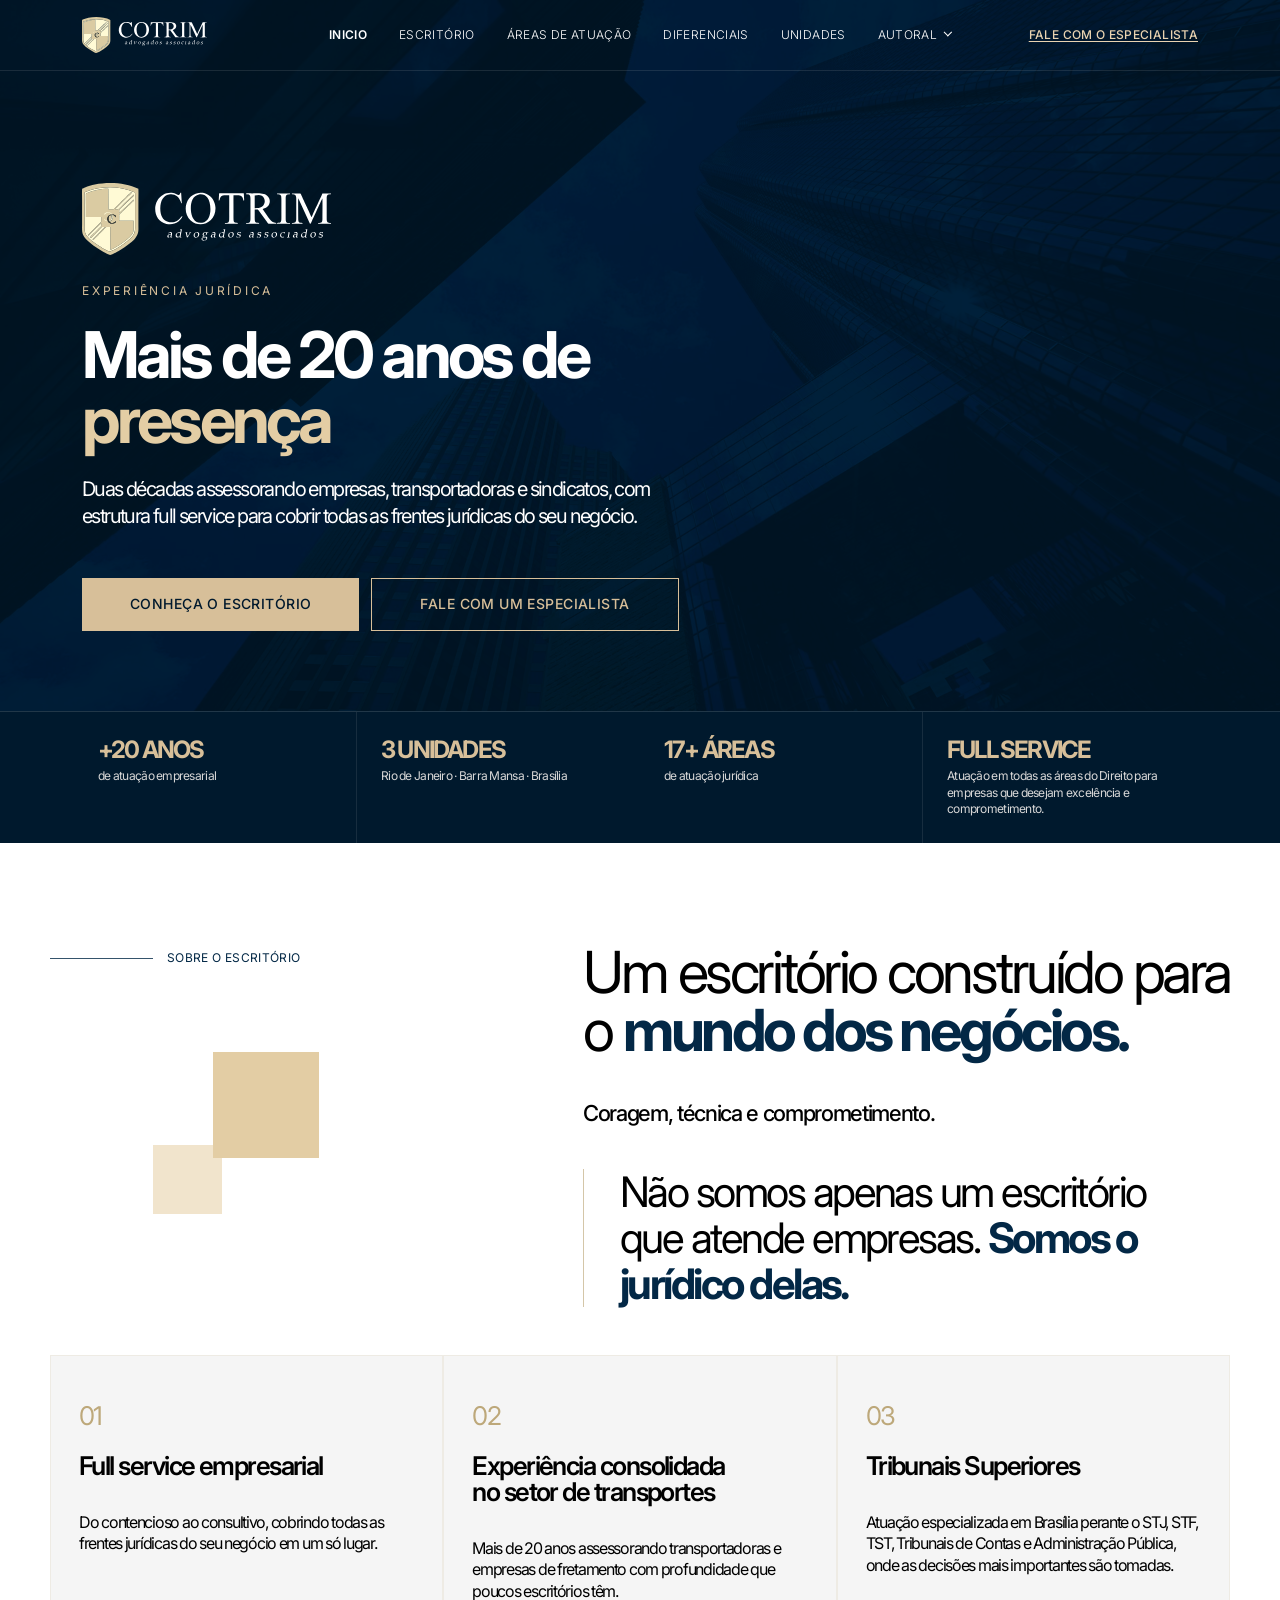
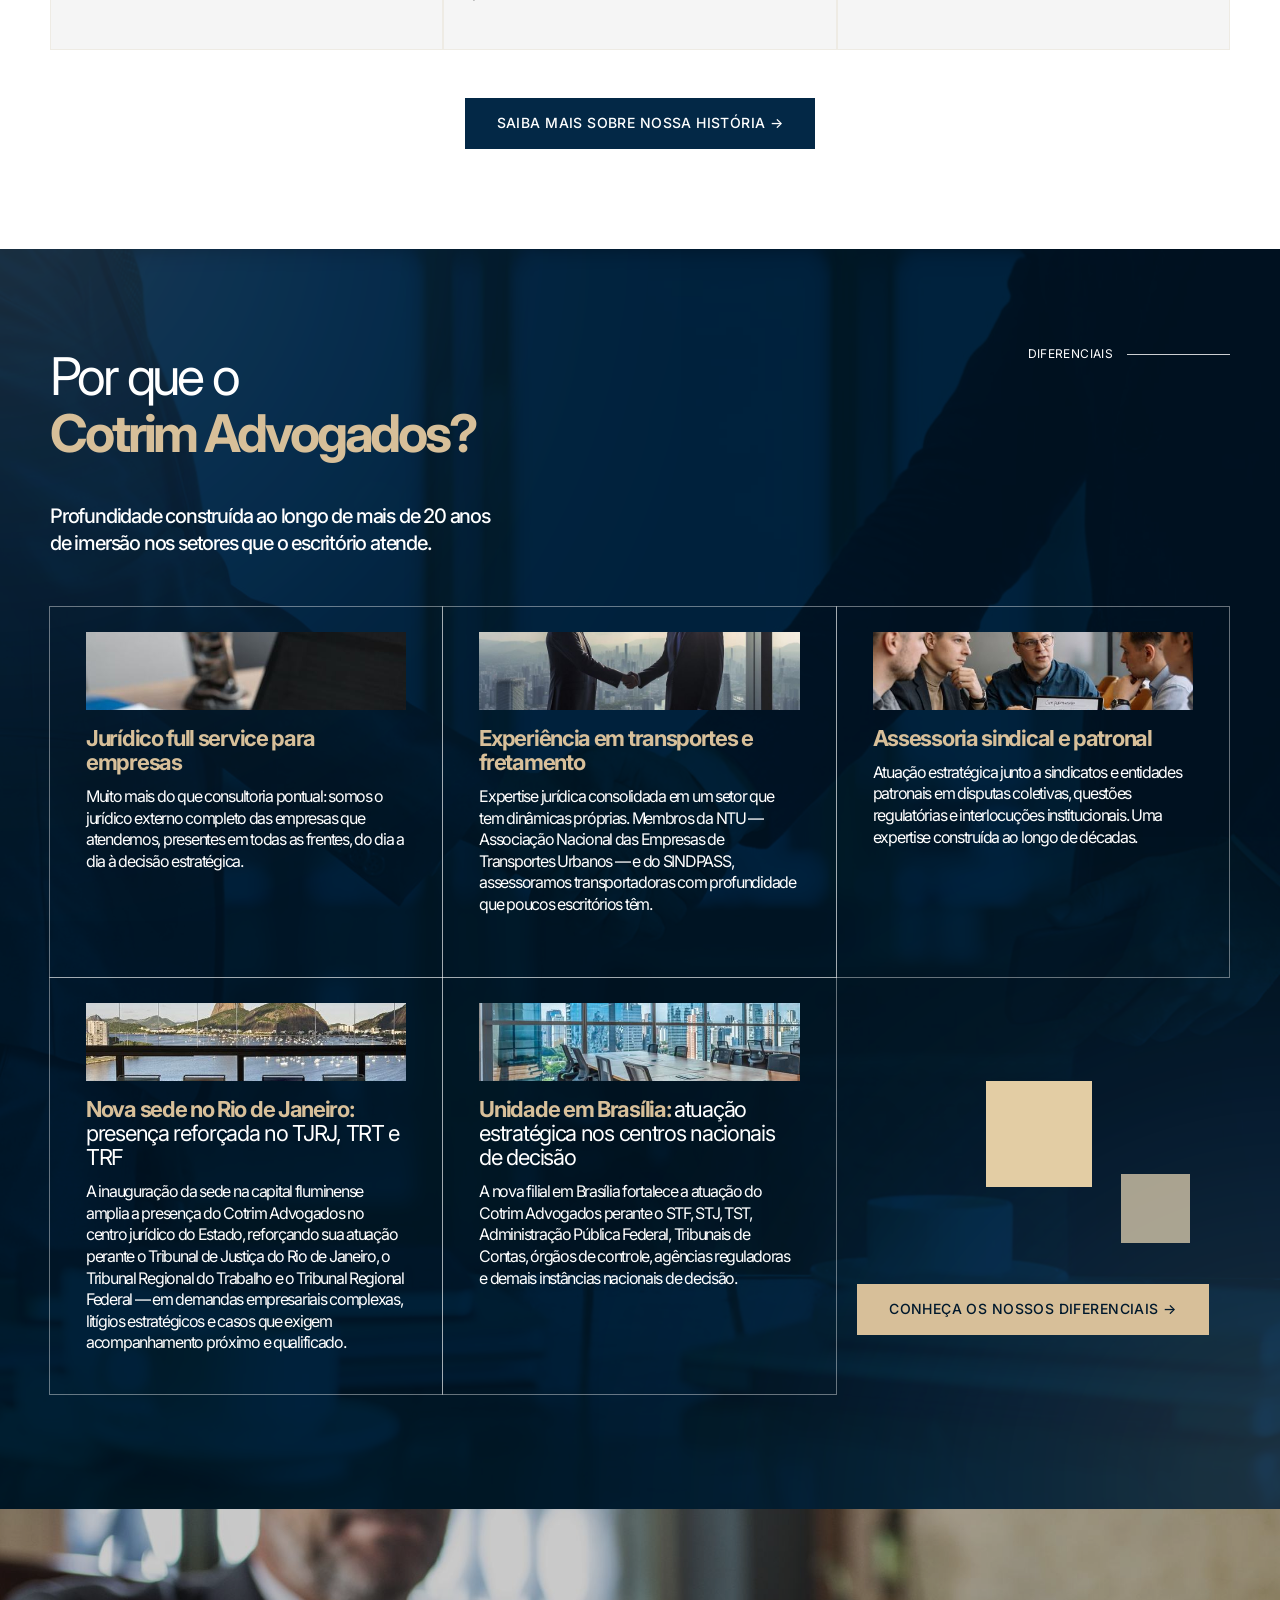
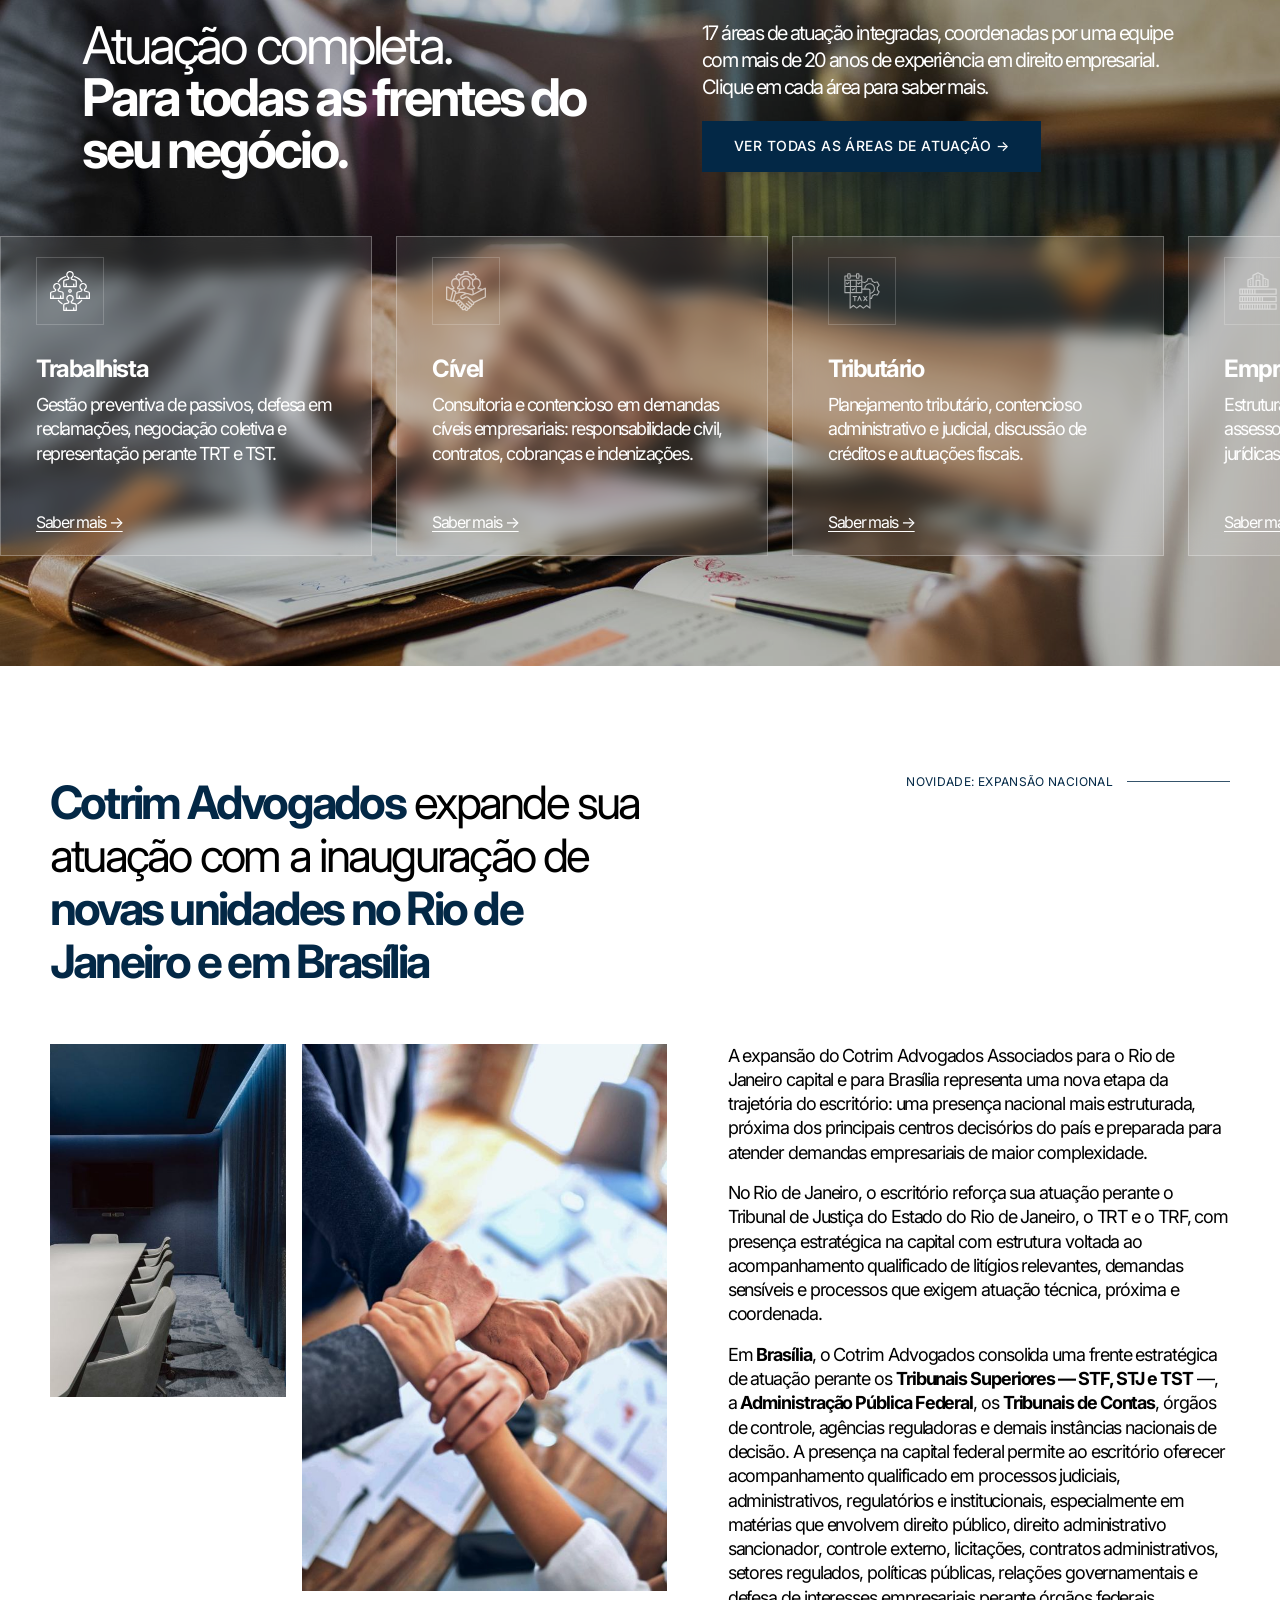
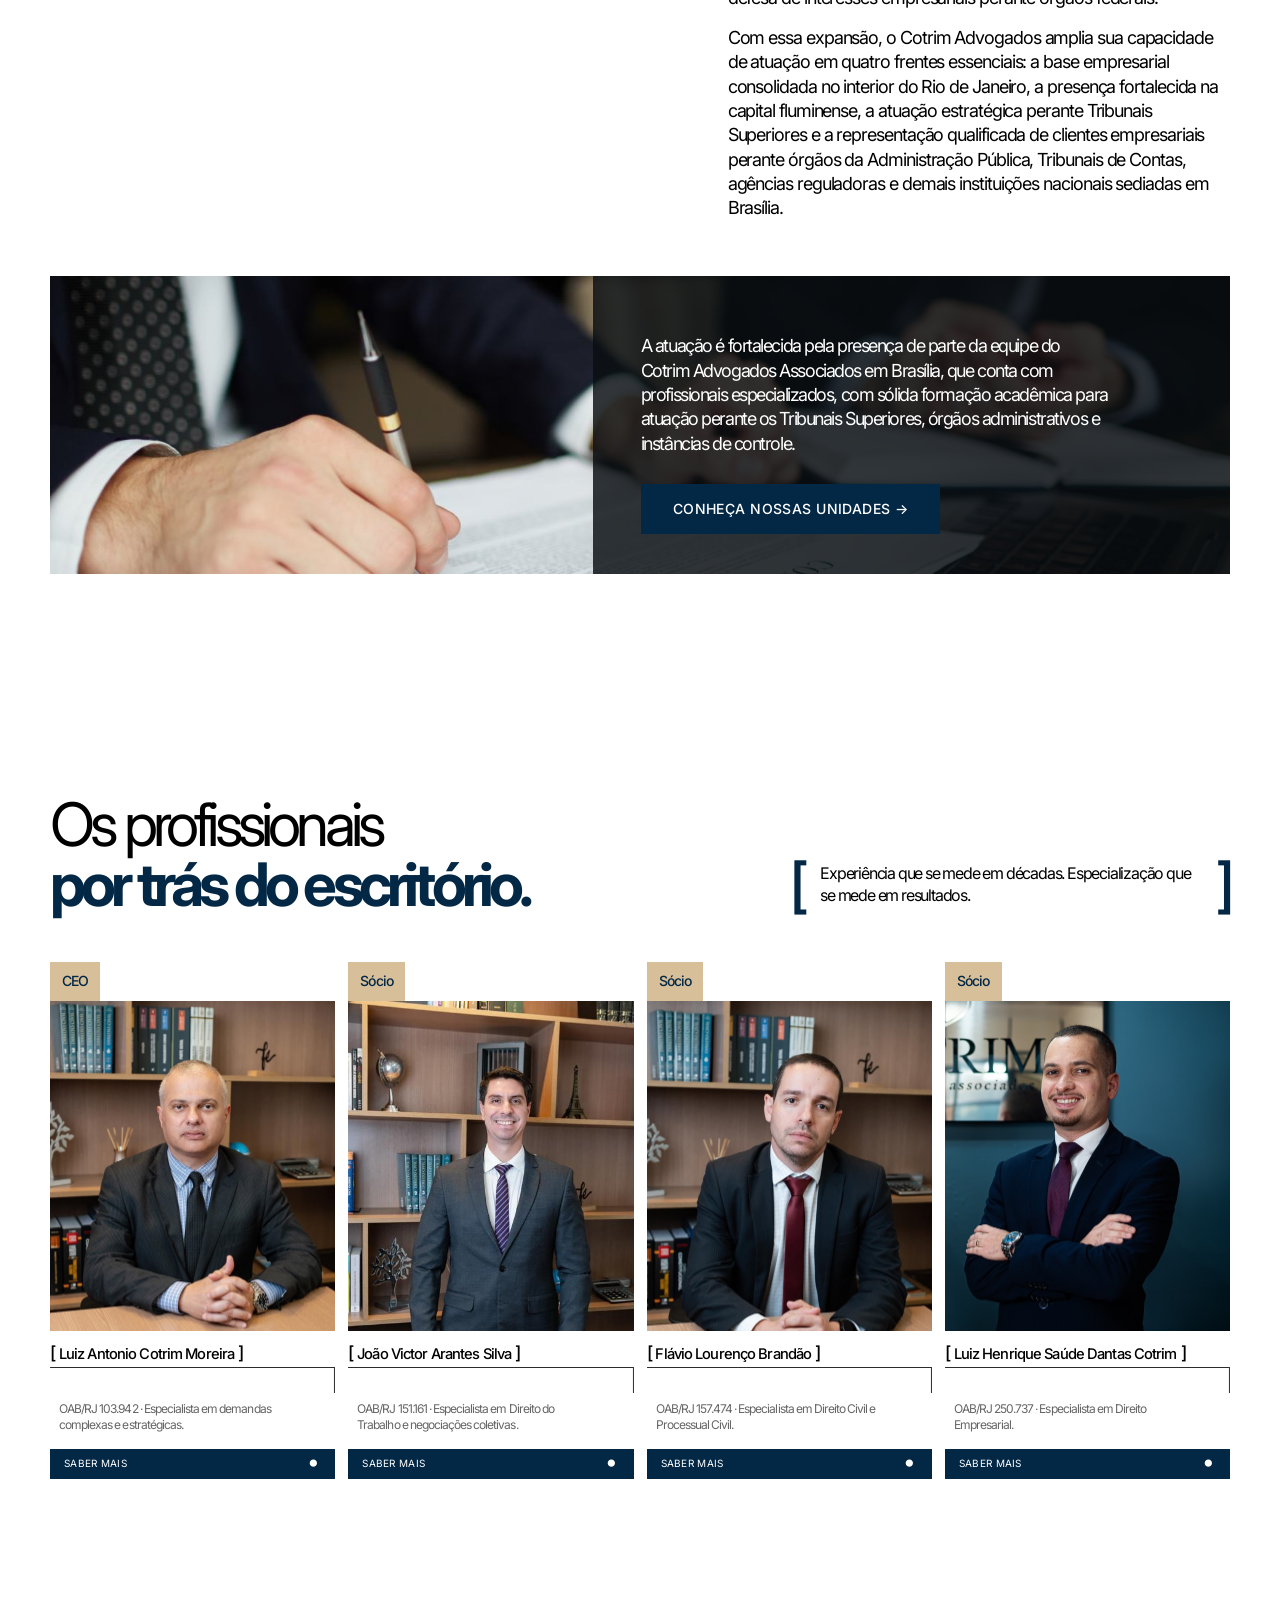
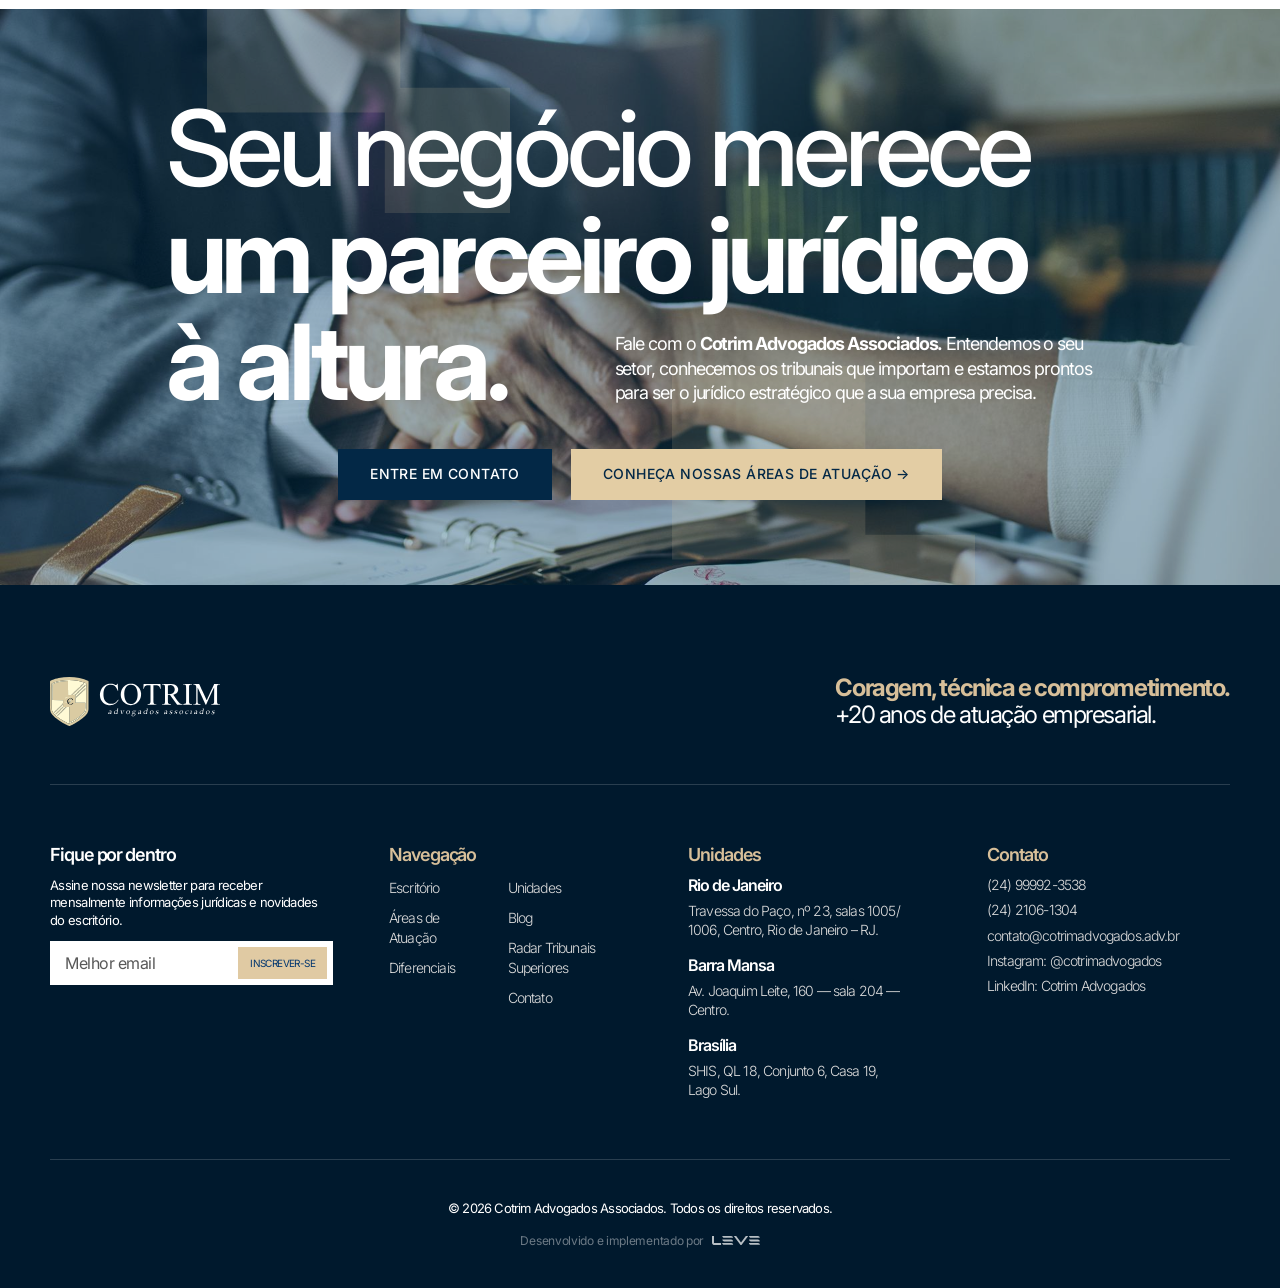
==== index.html @ c06236de "Site Cotrim Advogados Associados Site estático (HTML/CSS/JS) + integração dinâmica de Blog e Radar (" ====
<!DOCTYPE html>
<html lang="pt-BR">
<head>
  <meta charset="UTF-8">
  <meta name="viewport" content="width=device-width, initial-scale=1.0">
  <title>Cotrim Advogados Associados — Mais de 20 anos de estratégia</title>
  <meta name="description" content="Duas décadas assessorando empresas, transportadoras e sindicatos, com estrutura full service para cobrir todas as frentes jurídicas do seu negócio.">
  <link rel="preconnect" href="https://fonts.googleapis.com">
  <link rel="preconnect" href="https://fonts.gstatic.com" crossorigin>
  <link href="https://fonts.googleapis.com/css2?family=Inter:wght@200;300;400;500;600;700&display=swap" rel="stylesheet">
  <link rel="stylesheet" href="css/global.css">
  <link rel="stylesheet" href="css/home.css">
  <script>try{var _p=location.protocol==='file:'||/preload/i.test(location.search+location.hash);if(_p||!localStorage.getItem('ctmPre')){document.documentElement.classList.add('ctm-pre-on');}}catch(e){}</script>
</head>
<body>

  <!-- ================= PRELOADER (só 1ª visita) ================= -->
  <div class="ctm-preloader" aria-hidden="true">
    <div class="ctm-preloader-bg"></div>
    <img class="ctm-preloader-logo" src="images/logo-nav.svg" alt="Cotrim Advogados Associados">
  </div>

  <!-- ================= HEADER ================= -->
  <header class="ctm-header">
    <div class="ctm-header-inner">
      <a class="ctm-header-logo" href="index.html">
        <img src="images/logo-nav.svg" alt="Cotrim Advogados Associados">
      </a>
      <nav class="ctm-header-nav" aria-label="Navegação principal">
        <a href="index.html" class="ctm-header-ativo">inicio</a>
        <a href="escritorio.html">escritório</a>
        <a href="areas-de-atuacao.html">áreas de atuação</a>
        <a href="diferenciais.html">diferenciais</a>
        <a href="sedes.html">unidades</a>
        <div class="ctm-header-drop">
          <a href="blog.html" class="ctm-header-drop-toggle" aria-haspopup="true">autoral<span class="ctm-header-seta" aria-hidden="true"></span></a>
          <div class="ctm-header-submenu">
            <div class="ctm-header-submenu-caixa">
              <a href="blog.html">Blog</a>
              <a href="radar-tribunais-superiores.html">Radar Tribunais Superiores</a>
            </div>
          </div>
        </div>
      </nav>
      <a class="ctm-header-fale" href="contato.html">fale com o especialista</a>
      <button class="ctm-header-burger" aria-label="Abrir menu" aria-expanded="false">
        <span></span><span></span><span></span>
      </button>
    </div>
    <nav class="ctm-header-menu" aria-label="Menu mobile">
      <a href="index.html" class="ctm-header-ativo">inicio</a>
      <a href="escritorio.html">escritório</a>
      <a href="areas-de-atuacao.html">áreas de atuação</a>
      <a href="diferenciais.html">diferenciais</a>
      <a href="sedes.html">unidades</a>
      <button class="ctm-header-menu-grupo" aria-expanded="false">autoral<span class="ctm-header-seta" aria-hidden="true"></span></button>
      <div class="ctm-header-menu-sub">
        <a href="blog.html">blog</a>
        <a href="radar-tribunais-superiores.html">radar tribunais superiores</a>
      </div>
      <a href="contato.html">fale com o especialista</a>
    </nav>
  </header>

  <!-- ================= HERO ================= -->
  <section class="home-hero">
    <div class="home-hero-bg" aria-hidden="true"></div>
    <div class="home-hero-inner">
      <img class="home-hero-logo" src="images/logo-hero.svg" alt="Cotrim Advogados Associados">
      <p class="home-hero-eyebrow">experiência jurídica</p>
      <h1 class="home-hero-titulo">Mais de 20 anos de <span class="home-hero-rotativa">estratégia</span></h1>
      <p class="home-hero-sub">Duas décadas assessorando empresas, transportadoras e sindicatos, com estrutura full service para cobrir todas as frentes jurídicas do seu negócio.</p>
      <div class="home-hero-botoes">
        <a class="ctm-btn ctm-btn-gold home-hero-btn" href="escritorio.html">Conheça o escritório</a>
        <a class="ctm-btn ctm-btn-outline-gold home-hero-btn" href="contato.html">Fale com um especialista</a>
      </div>
    </div>
    <div class="ctm-stats">
      <div class="ctm-stats-inner">
        <div class="ctm-stats-item">
          <p class="ctm-stats-num">+20 anos</p>
          <p class="ctm-stats-desc">de atuação empresarial</p>
        </div>
        <div class="ctm-stats-item">
          <p class="ctm-stats-num">3 unidades</p>
          <p class="ctm-stats-desc">Rio de Janeiro · Barra Mansa · Brasília</p>
        </div>
        <div class="ctm-stats-item">
          <p class="ctm-stats-num">17+ áreas</p>
          <p class="ctm-stats-desc">de atuação jurídica</p>
        </div>
        <div class="ctm-stats-item">
          <p class="ctm-stats-num">Full service</p>
          <p class="ctm-stats-desc">Atuação em todas as áreas do Direito para empresas que desejam excelência e comprometimento.</p>
        </div>
      </div>
    </div>
  </section>

  <!-- ================= SOBRE O ESCRITÓRIO ================= -->
  <section class="home-sobre">
    <div class="home-sobre-inner">
      <div class="home-sobre-topo">
        <div class="home-sobre-esq">
          <p class="ctm-label home-sobre-label"><span class="ctm-label-line"></span>sobre o escritório</p>
          <div class="home-sobre-decos" aria-hidden="true">
            <span class="home-sobre-deco-1"></span>
            <span class="home-sobre-deco-2"></span>
          </div>
        </div>
        <div class="home-sobre-dir">
          <h2 class="home-sobre-titulo">Um escritório construído para o <span>mundo dos negócios.</span></h2>
          <p class="home-sobre-lema">Coragem, técnica e comprometimento.</p>
          <p class="home-sobre-frase">Não somos apenas um escritório que atende empresas. <strong>Somos o jurídico delas.</strong></p>
        </div>
      </div>
      <div class="home-sobre-cards">
        <article class="home-sobre-card">
          <p class="home-sobre-card-num">01</p>
          <h3 class="home-sobre-card-titulo">Full service empresarial</h3>
          <p class="home-sobre-card-texto">Do contencioso ao consultivo, cobrindo todas as frentes jurídicas do seu negócio em um só lugar.</p>
        </article>
        <article class="home-sobre-card">
          <p class="home-sobre-card-num">02</p>
          <h3 class="home-sobre-card-titulo">Experiência consolidada no setor de transportes</h3>
          <p class="home-sobre-card-texto">Mais de 20 anos assessorando transportadoras e empresas de fretamento com profundidade que poucos escritórios têm.</p>
        </article>
        <article class="home-sobre-card">
          <p class="home-sobre-card-num">03</p>
          <h3 class="home-sobre-card-titulo">Tribunais Superiores</h3>
          <p class="home-sobre-card-texto">Atuação especializada em Brasília perante o STJ, STF, TST, Tribunais de Contas e Administração Pública, onde as decisões mais importantes são tomadas.</p>
        </article>
      </div>
      <a class="ctm-btn ctm-btn-navy home-sobre-btn" href="escritorio.html">Saiba mais sobre nossa história →</a>
    </div>
  </section>

  <!-- ================= POR QUE O COTRIM ================= -->
  <section class="home-porque">
    <div class="home-porque-bg" aria-hidden="true"></div>
    <img class="home-porque-glow home-porque-glow-1" src="images/glow-ellipse.svg" alt="" aria-hidden="true">
    <img class="home-porque-glow home-porque-glow-2" src="images/glow-ellipse.svg" alt="" aria-hidden="true">
    <div class="home-porque-inner">
      <div class="home-porque-topo">
        <h2 class="home-porque-titulo">Por que o <strong>Cotrim Advogados?</strong></h2>
        <p class="ctm-label home-porque-label">diferenciais<span class="ctm-label-line"></span></p>
      </div>
      <p class="home-porque-sub">Profundidade construída ao longo de mais de 20 anos de imersão nos setores que o escritório atende.</p>
      <div class="home-porque-grid">
        <article class="home-porque-card">
          <div class="home-porque-card-foto" style="background-image:url('images/porque-card-1.jpg');"></div>
          <h3 class="home-porque-card-titulo">Jurídico full service para empresas</h3>
          <p class="home-porque-card-texto">Muito mais do que consultoria pontual: somos o jurídico externo completo das empresas que atendemos, presentes em todas as frentes, do dia a dia à decisão estratégica.</p>
        </article>
        <article class="home-porque-card">
          <div class="home-porque-card-foto" style="background-image:url('images/porque-card-3.jpg');"></div>
          <h3 class="home-porque-card-titulo">Experiência em transportes e fretamento</h3>
          <p class="home-porque-card-texto">Expertise jurídica consolidada em um setor que tem dinâmicas próprias. Membros da NTU — Associação Nacional das Empresas de Transportes Urbanos — e do SINDPASS, assessoramos transportadoras com profundidade que poucos escritórios têm.</p>
        </article>
        <article class="home-porque-card">
          <div class="home-porque-card-foto" style="background-image:url('images/porque-card-5.jpg');"></div>
          <h3 class="home-porque-card-titulo">Assessoria sindical e patronal</h3>
          <p class="home-porque-card-texto">Atuação estratégica junto a sindicatos e entidades patronais em disputas coletivas, questões regulatórias e interlocuções institucionais. Uma expertise construída ao longo de décadas.</p>
        </article>
        <article class="home-porque-card">
          <div class="home-porque-card-foto" style="background-image:url('images/porque-card-2.jpg');"></div>
          <h3 class="home-porque-card-titulo">Nova sede no Rio de Janeiro: <span>presença reforçada no TJRJ, TRT e TRF</span></h3>
          <p class="home-porque-card-texto">A inauguração da sede na capital fluminense amplia a presença do Cotrim Advogados no centro jurídico do Estado, reforçando sua atuação perante o Tribunal de Justiça do Rio de Janeiro, o Tribunal Regional do Trabalho e o Tribunal Regional Federal — em demandas empresariais complexas, litígios estratégicos e casos que exigem acompanhamento próximo e qualificado.</p>
        </article>
        <article class="home-porque-card">
          <div class="home-porque-card-foto" style="background-image:url('images/porque-card-4.jpg');"></div>
          <h3 class="home-porque-card-titulo">Unidade em Brasília: <span>atuação estratégica nos centros nacionais de decisão</span></h3>
          <p class="home-porque-card-texto">A nova filial em Brasília fortalece a atuação do Cotrim Advogados perante o STF, STJ, TST, Administração Pública Federal, Tribunais de Contas, órgãos de controle, agências reguladoras e demais instâncias nacionais de decisão.</p>
        </article>
        <div class="home-porque-final">
          <div class="home-porque-decos" aria-hidden="true">
            <span class="home-porque-deco-1"></span>
            <span class="home-porque-deco-2"></span>
          </div>
          <a class="ctm-btn ctm-btn-gold home-porque-btn" href="diferenciais.html">Conheça os nossos diferenciais →</a>
        </div>
      </div>
    </div>
  </section>

  <!-- ================= ÁREAS DE ATUAÇÃO ================= -->
  <section class="home-areas">
    <div class="home-areas-bg" aria-hidden="true"></div>
    <div class="home-areas-inner">
      <div class="home-areas-topo">
        <h2 class="home-areas-titulo">Atuação completa. <strong>Para todas as frentes do seu negócio.</strong></h2>
        <div class="home-areas-topo-dir">
          <p class="home-areas-sub">17 áreas de atuação integradas, coordenadas por uma equipe com mais de 20 anos de experiência em direito empresarial. Clique em cada área para saber mais.</p>
          <a class="ctm-btn ctm-btn-navy home-areas-btn" href="areas-de-atuacao.html">Ver todas as áreas de atuação →</a>
        </div>
      </div>
    </div>
    <div class="home-areas-carrossel">
      <div class="home-areas-track">
        <article class="home-areas-card">
          <div class="home-areas-card-icone"><img src="images/icon-trabalhista.svg" alt=""></div>
          <h3 class="home-areas-card-titulo">Trabalhista</h3>
          <p class="home-areas-card-texto">Gestão preventiva de passivos, defesa em reclamações, negociação coletiva e representação perante TRT e TST.</p>
          <a class="home-areas-card-link" href="areas-de-atuacao.html">Saber mais →</a>
        </article>
        <article class="home-areas-card">
          <div class="home-areas-card-icone"><img src="images/icon-civel.svg" alt=""></div>
          <h3 class="home-areas-card-titulo">Cível</h3>
          <p class="home-areas-card-texto">Consultoria e contencioso em demandas cíveis empresariais: responsabilidade civil, contratos, cobranças e indenizações.</p>
          <a class="home-areas-card-link" href="areas-de-atuacao.html">Saber mais →</a>
        </article>
        <article class="home-areas-card">
          <div class="home-areas-card-icone"><img src="images/icon-tributario.svg" alt=""></div>
          <h3 class="home-areas-card-titulo">Tributário</h3>
          <p class="home-areas-card-texto">Planejamento tributário, contencioso administrativo e judicial, discussão de créditos e autuações fiscais.</p>
          <a class="home-areas-card-link" href="areas-de-atuacao.html">Saber mais →</a>
        </article>
        <article class="home-areas-card">
          <div class="home-areas-card-icone"><img src="images/icon-empresarial.svg" alt=""></div>
          <h3 class="home-areas-card-titulo">Empresarial</h3>
          <p class="home-areas-card-texto">Estruturação societária, governança e assessoria estratégica em todas as frentes jurídicas do negócio.</p>
          <a class="home-areas-card-link" href="areas-de-atuacao.html">Saber mais →</a>
        </article>
        <article class="home-areas-card">
          <div class="home-areas-card-icone"><img src="images/icon-contratos.svg" alt=""></div>
          <h3 class="home-areas-card-titulo">Contratos Empresariais e Franquia</h3>
          <p class="home-areas-card-texto">Elaboração, revisão e negociação de contratos empresariais e consultoria especializada em franquia.</p>
          <a class="home-areas-card-link" href="areas-de-atuacao.html">Saber mais →</a>
        </article>
        <article class="home-areas-card" aria-hidden="true">
          <div class="home-areas-card-icone"><img src="images/icon-trabalhista.svg" alt=""></div>
          <h3 class="home-areas-card-titulo">Trabalhista</h3>
          <p class="home-areas-card-texto">Gestão preventiva de passivos, defesa em reclamações, negociação coletiva e representação perante TRT e TST.</p>
          <a class="home-areas-card-link" tabindex="-1" href="areas-de-atuacao.html">Saber mais →</a>
        </article>
        <article class="home-areas-card" aria-hidden="true">
          <div class="home-areas-card-icone"><img src="images/icon-civel.svg" alt=""></div>
          <h3 class="home-areas-card-titulo">Cível</h3>
          <p class="home-areas-card-texto">Consultoria e contencioso em demandas cíveis empresariais: responsabilidade civil, contratos, cobranças e indenizações.</p>
          <a class="home-areas-card-link" tabindex="-1" href="areas-de-atuacao.html">Saber mais →</a>
        </article>
        <article class="home-areas-card" aria-hidden="true">
          <div class="home-areas-card-icone"><img src="images/icon-tributario.svg" alt=""></div>
          <h3 class="home-areas-card-titulo">Tributário</h3>
          <p class="home-areas-card-texto">Planejamento tributário, contencioso administrativo e judicial, discussão de créditos e autuações fiscais.</p>
          <a class="home-areas-card-link" tabindex="-1" href="areas-de-atuacao.html">Saber mais →</a>
        </article>
        <article class="home-areas-card" aria-hidden="true">
          <div class="home-areas-card-icone"><img src="images/icon-empresarial.svg" alt=""></div>
          <h3 class="home-areas-card-titulo">Empresarial</h3>
          <p class="home-areas-card-texto">Estruturação societária, governança e assessoria estratégica em todas as frentes jurídicas do negócio.</p>
          <a class="home-areas-card-link" tabindex="-1" href="areas-de-atuacao.html">Saber mais →</a>
        </article>
        <article class="home-areas-card" aria-hidden="true">
          <div class="home-areas-card-icone"><img src="images/icon-contratos.svg" alt=""></div>
          <h3 class="home-areas-card-titulo">Contratos Empresariais e Franquia</h3>
          <p class="home-areas-card-texto">Elaboração, revisão e negociação de contratos empresariais e consultoria especializada em franquia.</p>
          <a class="home-areas-card-link" tabindex="-1" href="areas-de-atuacao.html">Saber mais →</a>
        </article>
      </div>
    </div>
  </section>

  <!-- ================= EXPANSÃO NACIONAL ================= -->
  <section class="home-expansao">
    <div class="home-expansao-inner">
      <div class="home-expansao-topo">
        <h2 class="home-expansao-titulo"><strong>Cotrim Advogados</strong> expande sua atuação com a inauguração de <strong>novas unidades no Rio de Janeiro e em Brasília</strong></h2>
        <p class="ctm-label home-expansao-label">Novidade: Expansão nacional<span class="ctm-label-line"></span></p>
      </div>
      <div class="home-expansao-corpo">
        <div class="home-expansao-fotos">
          <img class="home-expansao-foto-1" src="images/expansao-1.jpg" alt="Detalhe arquitetônico de edifício corporativo">
          <img class="home-expansao-foto-2" src="images/expansao-2.jpg" alt="Congresso Nacional, em Brasília">
        </div>
        <div class="home-expansao-textos">
          <p>A expansão do Cotrim Advogados Associados para o Rio de Janeiro capital e para Brasília representa uma nova etapa da trajetória do escritório: uma presença nacional mais estruturada, próxima dos principais centros decisórios do país e preparada para atender demandas empresariais de maior complexidade.</p>
          <p>No Rio de Janeiro, o escritório reforça sua atuação perante o Tribunal de Justiça do Estado do Rio de Janeiro, o TRT e o TRF, com presença estratégica na capital com estrutura voltada ao acompanhamento qualificado de litígios relevantes, demandas sensíveis e processos que exigem atuação técnica, próxima e coordenada.</p>
          <p>Em <strong>Brasília</strong>, o Cotrim Advogados consolida uma frente estratégica de atuação perante os <strong>Tribunais Superiores — STF, STJ e TST</strong> —, a <strong>Administração Pública Federal</strong>, os <strong>Tribunais de Contas</strong>, órgãos de controle, agências reguladoras e demais instâncias nacionais de decisão. A presença na capital federal permite ao escritório oferecer acompanhamento qualificado em processos judiciais, administrativos, regulatórios e institucionais, especialmente em matérias que envolvem direito público, direito administrativo sancionador, controle externo, licitações, contratos administrativos, setores regulados, políticas públicas, relações governamentais e defesa de interesses empresariais perante órgãos federais.</p>
          <p>Com essa expansão, o Cotrim Advogados amplia sua capacidade de atuação em quatro frentes essenciais: a base empresarial consolidada no interior do Rio de Janeiro, a presença fortalecida na capital fluminense, a atuação estratégica perante Tribunais Superiores e a representação qualificada de clientes empresariais perante órgãos da Administração Pública, Tribunais de Contas, agências reguladoras e demais instituições nacionais sediadas em Brasília.</p>
        </div>
      </div>
      <div class="home-expansao-banner">
        <div class="home-expansao-banner-conteudo">
          <p class="home-expansao-banner-texto">A atuação é fortalecida pela presença de parte da equipe do Cotrim Advogados Associados em Brasília, que conta com profissionais especializados, com sólida formação acadêmica para atuação perante os Tribunais Superiores, órgãos administrativos e instâncias de controle.</p>
          <a class="ctm-btn ctm-btn-navy" href="sedes.html">Conheça nossas Unidades →</a>
        </div>
      </div>
    </div>
  </section>

  <!-- ================= EQUIPE ================= -->
  <section class="home-equipe">
    <div class="home-equipe-inner">
      <div class="home-equipe-topo">
        <h2 class="home-equipe-titulo">Os profissionais <strong>por trás do escritório.</strong></h2>
        <p class="home-equipe-frase"><span class="home-equipe-colchete" aria-hidden="true">[</span><span class="home-equipe-frase-texto">Experiência que se mede em décadas. Especialização que se mede em resultados.</span><span class="home-equipe-colchete" aria-hidden="true">]</span></p>
      </div>
      <div class="home-equipe-grid">
        <article class="home-equipe-card">
          <p class="home-equipe-card-tag">CEO</p>
          <img class="home-equipe-card-foto" src="images/equipe-1.jpg" alt="Luiz Antonio Cotrim Moreira">
          <div class="home-equipe-card-nome-wrap">
            <p class="home-equipe-card-nome"><span>[ </span>Luiz Antonio Cotrim Moreira<span> ]</span></p>
            <img class="home-equipe-card-sublinhado" src="images/name-underline.svg" alt="" aria-hidden="true">
            <p class="home-equipe-card-oab">OAB/RJ 103.942 · Especialista em demandas complexas e estratégicas.</p>
          </div>
          <a class="home-equipe-card-btn" href="escritorio.html"><span>Saber mais</span><span class="home-equipe-card-ponto">•</span></a>
                  <div class="ctm-bio" hidden>Sócio diretor e fundador do Escritório Cotrim Advogados Associados. Advogado inscrito na OAB/RJ sob o nº 103.942. Graduado em Direito pela Universidade Santa Úrsula – Rio de Janeiro, em 1999. Pós-graduado e especialista em Direito e Processo Tributário, Direito Penal e Processo Penal pelo Centro Universitário Internacional – UNINTER, Direito Civil e Direito Processual Civil, Direito do Trabalho, Direito Processual do Trabalho e Direito Digital, Compliance e LGPD pela UNINTER. Membro do Colégio de Advogados da NTU – Associação Nacional das Empresas de Transportes Urbanos, do Comitê Jurídico na elaboração de Convenção Coletiva de Trabalho junto à Federação das Empresas de Transporte Coletivo do Rio de Janeiro. Membro do IBCCRIM – Instituto de Ciências Criminais Brasileiras e do IDDD – Instituto de Defesa do Direito de Defesa. Concluiu o curso de Compliance e Investigações Corporativas – OAB/ESA Nacional e o curso Lei Geral de Proteção de Dados – Entendendo e Implementando – OAB/ESA Nacional. Concluiu o curso Trabalhista LGPD e Compliance, pelo Instituto Brasileiro de Estudos Jurídicos. Concluiu o curso de Atualização em Práticas e Teorias Tributárias, pela OAB/ESA Nacional. DPO (Data Protection Officer) com certificação nacional pela DeServ Academy credenciada pela EXIN. Membro da EBATS – Escola Brasileira de Atuação nos Tribunais Superiores.</div>
        </article>
        <article class="home-equipe-card">
          <p class="home-equipe-card-tag">Sócio</p>
          <img class="home-equipe-card-foto" src="images/equipe-2.jpg" alt="João Victor Arantes Silva">
          <div class="home-equipe-card-nome-wrap">
            <p class="home-equipe-card-nome"><span>[ </span>João Victor Arantes Silva<span> ]</span></p>
            <img class="home-equipe-card-sublinhado" src="images/name-underline.svg" alt="" aria-hidden="true">
            <p class="home-equipe-card-oab">OAB/RJ 151.161 · Especialista em Direito do Trabalho e negociações coletivas.</p>
          </div>
          <a class="home-equipe-card-btn" href="escritorio.html"><span>Saber mais</span><span class="home-equipe-card-ponto">•</span></a>
                  <div class="ctm-bio" hidden>Sócio do escritório Cotrim Advogados Associados. Advogado inscrito na OAB/RJ sob o nº 151.161. Graduado em Direito pelo Centro Universitário de Barra Mansa – UBM, em 2007. Pós-graduado em Direito do Trabalho e Direito Processual do Trabalho pelo Instituto Luiz Flávio Gomes e pelo CEJUSF – Centro de Estudo Jurídico do Sul Fluminense. Participou da Diretoria da OAB de Barra Mansa no triênio 2015/2018, atuando como secretário adjunto, membro da Comissão de Ética e Presidente da Comissão de Convênios. Atualmente participa do Colégio de Advogados da NTU – Associação Nacional das Empresas de Transportes Urbanos. Integrante do Comitê de Compliance e LGPD do SINDPASS – Sindicato das Empresas de Transporte de Passageiros de Barra Mansa e Volta Redonda. Concluiu o curso de Lei Geral de Proteção de Dados – Entendendo e Implementando – OAB/ESA Nacional, em 2022 e o curso Compliance e Investigações Corporativas – OAB/ESA Nacional. Concluiu o curso GET – LGPD Trabalhista e RH – Grupo Educacional Tríade, em 2022. Concluiu o curso de Legislação Trabalhista, Compliance e LGPD para Departamento Pessoal e Recursos Humanos.</div>
        </article>
        <article class="home-equipe-card">
          <p class="home-equipe-card-tag">Sócio</p>
          <img class="home-equipe-card-foto" src="images/equipe-3.jpg" alt="Flávio Lourenço Brandão">
          <div class="home-equipe-card-nome-wrap">
            <p class="home-equipe-card-nome"><span>[ </span>Flávio Lourenço Brandão<span> ]</span></p>
            <img class="home-equipe-card-sublinhado" src="images/name-underline.svg" alt="" aria-hidden="true">
            <p class="home-equipe-card-oab">OAB/RJ 157.474 · Especialista em Direito Civil e Processual Civil.</p>
          </div>
          <a class="home-equipe-card-btn" href="escritorio.html"><span>Saber mais</span><span class="home-equipe-card-ponto">•</span></a>
                  <div class="ctm-bio" hidden>Sócio do escritório Cotrim Advogados Associados. Advogado inscrito na OAB/RJ sob o nº 157.474. Graduado em Direito pelo Centro Universitário de Barra Mansa – UBM, em 2008. Pós-graduado e especialista em Direito do Consumidor pelo Instituto Luiz Flávio Gomes e Direito Digital, Compliance e LGPD, pelo Centro Universitário Internacional – UNINTER. Integrante do Colégio de Advogados da NTU – Associação Nacional das Empresas de Transportes Urbanos. Desde 2015 é Membro da Diretoria da ACIAP – Associação Comercial, Industrial, Agropastoril e Prestadora de Serviços. Concluiu o curso de Compliance e Investigações Corporativas – OAB/ESA Nacional e o curso de Lei Geral de Proteção de Dados – Entendendo e Implementando – OAB/ESA Nacional, ambos em 2022. Em 2025, concluiu o curso Recuperação de Empresas, promovido pela FGV Direito Rio – Escola de Direito do Rio de Janeiro, com carga horária de 24 horas.</div>
        </article>
        <article class="home-equipe-card">
          <p class="home-equipe-card-tag">Sócio</p>
          <img class="home-equipe-card-foto" src="images/equipe-4.jpg" alt="Luiz Henrique Saúde Dantas Cotrim">
          <div class="home-equipe-card-nome-wrap">
            <p class="home-equipe-card-nome"><span>[ </span>Luiz Henrique Saúde Dantas Cotrim<span> ]</span></p>
            <img class="home-equipe-card-sublinhado" src="images/name-underline.svg" alt="" aria-hidden="true">
            <p class="home-equipe-card-oab">OAB/RJ 250.737 · Especialista em Direito Empresarial.</p>
          </div>
          <a class="home-equipe-card-btn" href="escritorio.html"><span>Saber mais</span><span class="home-equipe-card-ponto">•</span></a>
                  <div class="ctm-bio" hidden>Sócio do escritório Cotrim Advogados Associados. Advogado inscrito na OAB/RJ sob o n° 250.737. Graduado em Direito pelo Centro Universitário de Volta Redonda – UNIFOA, em 2022. LLM/Master of Law/Pós Graduação em Direito Empresarial – FGV Rio. Representante do escritório Cotrim Advogados Associados no Rio de Janeiro e em Brasília. Membro da EBATS – Escola Brasileira de Atuação nos Tribunais Superiores.</div>
        </article>
      </div>
    </div>
  </section>

  <!-- ================= CTA ================= -->
  <section class="ctm-cta">
    <div class="ctm-cta-bg" aria-hidden="true"></div>
    <img class="ctm-cta-union ctm-cta-union-1" src="images/deco-union.svg" alt="" aria-hidden="true">
    <img class="ctm-cta-union ctm-cta-union-2" src="images/deco-union.svg" alt="" aria-hidden="true">
    <div class="ctm-cta-inner">
      <h2 class="ctm-cta-titulo"><span>Seu negócio merece</span> <br class="ctm-cta-br">um parceiro jurídico <br class="ctm-cta-br">à altura.</h2>
      <p class="ctm-cta-texto">Fale com o <strong>Cotrim Advogados Associados.</strong> Entendemos o seu setor, conhecemos os tribunais que importam e estamos prontos para ser o jurídico estratégico que a sua empresa precisa.</p>
      <div class="ctm-cta-botoes">
        <a class="ctm-btn ctm-btn-navy" href="contato.html">Entre em contato</a>
        <a class="ctm-btn ctm-btn-gold-light" href="areas-de-atuacao.html">Conheça nossas áreas de atuação →</a>
      </div>
    </div>
  </section>

  <!-- ================= FOOTER ================= -->
  <footer class="ctm-footer">
    <div class="ctm-footer-inner">
      <div class="ctm-footer-topo">
        <a class="ctm-footer-logo" href="index.html">
          <img src="images/logo-footer.svg" alt="Cotrim Advogados Associados">
        </a>
        <p class="ctm-footer-frase"><strong>Coragem, técnica e comprometimento.</strong><br>+20 anos de atuação empresarial.</p>
      </div>
      <div class="ctm-footer-colunas">
        <div class="ctm-footer-coluna ctm-footer-coluna-news">
          <p class="ctm-footer-coluna-titulo ctm-footer-coluna-titulo-branco">Fique por dentro</p>
          <p class="ctm-footer-news-texto">Assine nossa newsletter para receber mensalmente informações jurídicas e novidades do escritório.</p>
          <form class="ctm-footer-form" action="#" method="post">
            <input class="ctm-footer-input" type="email" name="email" placeholder="Melhor email" required>
            <button type="submit">Inscrever-se</button>
          </form>
        </div>
        <div class="ctm-footer-coluna">
          <p class="ctm-footer-coluna-titulo">Navegação</p>
          <div class="ctm-footer-links">
            <ul>
              <li><a href="escritorio.html">Escritório</a></li>
              <li><a href="areas-de-atuacao.html">Áreas de Atuação</a></li>
              <li><a href="diferenciais.html">Diferenciais</a></li>
            </ul>
            <ul>
              <li><a href="sedes.html">Unidades</a></li>
              <li><a href="blog.html">Blog</a></li>
              <li><a href="radar-tribunais-superiores.html">Radar Tribunais Superiores</a></li>
              <li><a href="contato.html">Contato</a></li>
            </ul>
          </div>
        </div>
        <div class="ctm-footer-coluna">
          <p class="ctm-footer-coluna-titulo">Unidades</p>
          <div class="ctm-footer-unidades">
            <div class="ctm-footer-unidade">
              <p class="ctm-footer-unidade-cidade">Rio de Janeiro</p>
              <p class="ctm-footer-unidade-end">Travessa do Paço, nº 23, salas 1005/ 1006, Centro, Rio de Janeiro – RJ.</p>
            </div>
            <div class="ctm-footer-unidade">
              <p class="ctm-footer-unidade-cidade">Barra Mansa</p>
              <p class="ctm-footer-unidade-end">Av. Joaquim Leite, 160 — sala 204 — Centro.</p>
            </div>
            <div class="ctm-footer-unidade">
              <p class="ctm-footer-unidade-cidade">Brasília</p>
              <p class="ctm-footer-unidade-end">SHIS, QL 18, Conjunto 6, Casa 19, Lago Sul.</p>
            </div>
          </div>
        </div>
        <div class="ctm-footer-coluna">
          <p class="ctm-footer-coluna-titulo">Contato</p>
          <div class="ctm-footer-contato">
            <a href="tel:+5524999923538">(24) 99992-3538</a>
            <a href="tel:+552421061304">(24) 2106-1304</a>
            <a href="mailto:contato@cotrimadvogados.adv.br">contato@cotrimadvogados.adv.br</a>
            <a href="https://instagram.com/cotrimadvogados" target="_blank" rel="noopener">Instagram: @cotrimadvogados</a>
            <a href="#">LinkedIn: Cotrim Advogados</a>
          </div>
        </div>
      </div>
      <p class="ctm-footer-copy">© 2026 Cotrim Advogados Associados. Todos os direitos reservados.</p>
      <a class="ctm-footer-credito" href="https://levestudios.com.br" target="_blank" rel="noopener">Desenvolvido e implementado por <img class="ctm-footer-credito-logo" src="images/leve.svg" alt="Leve Studios"></a>
    </div>
  </footer>

  <!-- ================= MODAL CURRÍCULO ================= -->
  <div class="ctm-modal" aria-hidden="true">
    <div class="ctm-modal-fundo" data-fechar></div>
    <div class="ctm-modal-caixa" role="dialog" aria-modal="true" aria-labelledby="ctmModalNome">
      <button class="ctm-modal-x" type="button" aria-label="Fechar" data-fechar>&times;</button>
      <div class="ctm-modal-topo">
        <div class="ctm-modal-foto" aria-hidden="true"></div>
        <div class="ctm-modal-cab">
          <p class="ctm-modal-tag"></p>
          <h3 class="ctm-modal-nome" id="ctmModalNome"></h3>
          <p class="ctm-modal-oab"></p>
        </div>
      </div>
      <div class="ctm-modal-corpo"></div>
    </div>
  </div>

  <script src="js/main.js"></script>
</body>
</html>
---- css/global.css ----
/* ============================================================
   COTRIM ADVOGADOS ASSOCIADOS — GLOBAL
   Reset, header, botões, CTA pré-footer e footer compartilhados.
   Regras: sem Tailwind | sem variáveis CSS | classes escopadas (prefixo ctm-)
           mobile-first | breakpoints independentes (768 / 1024 / 1440)
   Cores da marca: #00192d (navy escuro) · #032846 (navy médio)
                   #d7bf99 (dourado) · #e3cda4 (dourado claro) · #bda87a (dourado escuro)
   ============================================================ */

*, *::before, *::after { box-sizing: border-box; margin: 0; padding: 0; }

html { -webkit-text-size-adjust: 100%; scroll-behavior: smooth; }

body {
  margin: 0;
  font-family: 'Inter', -apple-system, BlinkMacSystemFont, 'Segoe UI', Arial, sans-serif;
  background-color: #ffffff;
  color: #000000;
  -webkit-font-smoothing: antialiased;
  overflow-x: hidden;
}

img { display: block; max-width: 100%; }
a { text-decoration: none; color: inherit; }
ul { list-style: none; }
button, input { font-family: inherit; }

/* ============================================================
   PRELOADER (Home, 1ª visita) — logo central voa para o header
   ============================================================ */
.ctm-preloader { display: none; }
.ctm-pre-on .ctm-preloader {
  position: fixed;
  inset: 0;
  z-index: 9999;
  display: flex;
  align-items: center;
  justify-content: center;
  overflow: hidden;
}
.ctm-pre-on body { overflow: hidden; }
/* fundo (navy + foto do hero) numa camada própria que some durante o voo */
.ctm-preloader-bg {
  position: absolute;
  inset: 0;
  background-color: #00192d;
  transition: opacity 0.9s cubic-bezier(0.33, 0.55, 0.45, 1);
}
.ctm-preloader-bg::after {
  content: "";
  position: absolute;
  inset: 0;
  background-image: url('../images/hero-bg.jpg');
  background-size: cover;
  background-position: center top;
  mix-blend-mode: overlay;
  opacity: 0.28;
}
.ctm-preloader.ctm-preloader-voando .ctm-preloader-bg { opacity: 0; }
.ctm-preloader-logo {
  position: relative;
  z-index: 2;
  width: 300px;
  max-width: 62vw;
  height: auto;
  transform-origin: center center;
  transition: transform 0.9s cubic-bezier(0.7, 0, 0.2, 1);
}
.ctm-preloader.ctm-preloader-saindo { transition: opacity 0.45s ease; opacity: 0; }

/* ============================================================
   MODAL DE CURRÍCULO (equipe / sócios)
   ============================================================ */
.ctm-bio { display: none; }
.ctm-modal {
  position: fixed;
  inset: 0;
  z-index: 10000;
  display: none;
  align-items: center;
  justify-content: center;
  padding: 24px;
}
.ctm-modal.ctm-modal-aberto { display: flex; }
body.ctm-modal-travado { overflow: hidden; }
.ctm-modal-fundo {
  position: absolute;
  inset: 0;
  background-color: rgba(0, 12, 24, 0.62);
  -webkit-backdrop-filter: blur(3px);
  backdrop-filter: blur(3px);
}
.ctm-modal-caixa {
  position: relative;
  z-index: 1;
  width: 100%;
  max-width: 720px;
  max-height: 88vh;
  display: flex;
  flex-direction: column;
  background-color: #ffffff;
  border-top: 4px solid #d7bf99;
  box-shadow: 0 30px 90px rgba(0, 8, 20, 0.45);
  animation: ctm-modal-entra 0.38s cubic-bezier(0.2, 0.7, 0.2, 1);
}
@keyframes ctm-modal-entra {
  from { opacity: 0; transform: translateY(26px) scale(0.98); }
  to { opacity: 1; transform: none; }
}
.ctm-modal-x {
  position: absolute;
  top: 12px;
  right: 14px;
  z-index: 4;
  width: 40px;
  height: 40px;
  background: none;
  border: none;
  font-size: 30px;
  line-height: 1;
  color: #9aa4b2;
  cursor: pointer;
  transition: color 0.2s ease, background-color 0.2s ease;
}
.ctm-modal-x:hover { color: #032846; }
.ctm-modal-topo {
  display: flex;
  gap: 20px;
  align-items: center;
  padding: 34px 32px 24px;
  border-bottom: 1px solid #ece7db;
}
.ctm-modal-foto {
  flex-shrink: 0;
  width: 96px;
  height: 96px;
  background-color: #032846;
  background-size: cover;
  background-position: center top;
  background-repeat: no-repeat;
  display: flex;
  align-items: center;
  justify-content: center;
  color: #d7bf99;
  font-weight: 600;
  font-size: 30px;
  letter-spacing: 1px;
}
.ctm-modal-cab { display: flex; flex-direction: column; gap: 8px; min-width: 0; }
.ctm-modal-tag {
  align-self: flex-start;
  background-color: #d7bf99;
  color: #032846;
  font-weight: 600;
  font-size: 11px;
  line-height: 1;
  letter-spacing: 0.6px;
  text-transform: uppercase;
  padding: 5px 10px;
}
.ctm-modal-tag:empty { display: none; }
.ctm-modal-nome {
  font-weight: 700;
  font-size: 24px;
  line-height: 1.1;
  letter-spacing: -1px;
  color: #032846;
}
.ctm-modal-oab {
  font-weight: 400;
  font-size: 13px;
  line-height: 1.35;
  letter-spacing: -0.3px;
  color: #666666;
}
.ctm-modal-corpo {
  padding: 24px 32px 36px;
  overflow-y: auto;
  -webkit-overflow-scrolling: touch;
}
.ctm-modal-lead {
  font-weight: 500;
  font-size: 16px;
  line-height: 1.55;
  letter-spacing: -0.4px;
  color: #032846;
  margin-bottom: 20px;
}
.ctm-modal-cred { display: flex; flex-direction: column; gap: 12px; }
.ctm-modal-cred li {
  position: relative;
  padding-left: 22px;
  font-weight: 400;
  font-size: 14.5px;
  line-height: 1.5;
  letter-spacing: -0.3px;
  color: #333333;
}
.ctm-modal-cred li::before {
  content: "";
  position: absolute;
  left: 0;
  top: 8px;
  width: 7px;
  height: 7px;
  background-color: #d7bf99;
}

@media (max-width: 600px) {
  .ctm-modal { padding: 0; align-items: stretch; }
  .ctm-modal-caixa { max-width: none; height: 100%; max-height: 100%; border-top: none; }
  .ctm-modal-topo {
    position: sticky;
    top: 0;
    z-index: 2;
    padding: 20px 20px 18px;
    gap: 16px;
    background-color: #ffffff;
    border-bottom: 3px solid #d7bf99;
  }
  .ctm-modal-foto { width: 68px; height: 68px; font-size: 22px; }
  .ctm-modal-nome { font-size: 19px; letter-spacing: -0.8px; }
  .ctm-modal-oab { font-size: 12px; }
  .ctm-modal-x {
    top: 10px;
    right: 10px;
    width: 42px;
    height: 42px;
    color: #032846;
    background-color: #f3eee2;
  }
  .ctm-modal-corpo { padding: 22px 20px 44px; }
  .ctm-modal-lead { font-size: 15.5px; }
}

/* ============================================================
   BOTÕES (retos, uppercase — padrão do design)
   ============================================================ */
.ctm-btn {
  position: relative;
  overflow: hidden;
  isolation: isolate;
  display: inline-flex;
  align-items: center;
  justify-content: center;
  padding: 14px 24px;
  font-family: 'Inter', sans-serif;
  font-weight: 500;
  font-size: 13px;
  line-height: 1.35;
  letter-spacing: 0.42px;
  text-transform: uppercase;
  text-align: center;
  cursor: pointer;
  border: none;
  transition: color 0.25s ease;
}
/* Hover slide: um preenchimento entra deslizando da esquerda */
.ctm-btn::before {
  content: "";
  position: absolute;
  inset: 0;
  z-index: -1;
  transform: translateX(-101%);
  transition: transform 0.4s cubic-bezier(0.22, 0.61, 0.36, 1);
}
.ctm-btn:hover::before { transform: translateX(0); }

/* botões dourados vivem sobre fundo azul → hover preenche de branco (não some no fundo) */
.ctm-btn-gold { background-color: #d7bf99; color: #00192d; }
.ctm-btn-gold::before { background-color: #ffffff; }
.ctm-btn-gold:hover { color: #00192d; }

.ctm-btn-gold-light { background-color: #e3cda4; color: #032846; }
.ctm-btn-gold-light::before { background-color: #ffffff; }
.ctm-btn-gold-light:hover { color: #032846; }

.ctm-btn-outline-gold { background-color: transparent; border: 1px solid #d7bf99; color: #d7bf99; }
.ctm-btn-outline-gold::before { background-color: #d7bf99; }
.ctm-btn-outline-gold:hover { color: #00192d; }

.ctm-btn-navy { background-color: #032846; color: #ffffff; }
.ctm-btn-navy::before { background-color: #d7bf99; }
.ctm-btn-navy:hover { color: #00192d; }

@media (prefers-reduced-motion: reduce) {
  .ctm-btn::before { transition: none; }
}

@media (min-width: 768px) {
  .ctm-btn { padding: 16px 32px; font-size: 14px; letter-spacing: 0.42px; }
}

/* ============================================================
   LABEL DE SEÇÃO (traço + texto uppercase)
   ============================================================ */
.ctm-label {
  display: inline-flex;
  align-items: center;
  gap: 14px;
  font-weight: 400;
  font-size: 12px;
  line-height: 1;
  letter-spacing: 0.36px;
  text-transform: uppercase;
  white-space: nowrap;
}
.ctm-label-line { display: inline-block; width: 60px; height: 1px; background-color: currentColor; opacity: 0.8; }
@media (min-width: 768px) {
  .ctm-label-line { width: 103px; }
}

/* ============================================================
   HEADER / NAVEGAÇÃO (sobreposto ao hero escuro de cada página)
   ============================================================ */
.ctm-header {
  position: absolute;
  top: 0; left: 0; right: 0;
  z-index: 50;
  border-bottom: 1px solid rgba(213, 213, 213, 0.12);
}
.ctm-header-inner {
  position: relative;
  display: flex;
  align-items: center;
  justify-content: space-between;
  height: 64px;
  padding-left: 16px;
  padding-right: 16px;
  max-width: 1920px;
  margin: 0 auto;
}
.ctm-header-logo { display: block; flex-shrink: 0; }
.ctm-header-logo img { width: 110px; height: auto; }

.ctm-header-nav {
  display: none;
  position: absolute;
  left: 50%;
  transform: translateX(-50%);
  gap: 32px;
  align-items: center;
}
.ctm-header-nav a {
  font-weight: 300;
  font-size: 12px;
  line-height: 1.35;
  letter-spacing: 0.36px;
  text-transform: uppercase;
  color: #ffffff;
  white-space: nowrap;
  transition: color 0.2s ease;
}
.ctm-header-nav a:hover { color: #d7bf99; }
.ctm-header-nav a.ctm-header-ativo { font-weight: 600; }

.ctm-header-fale {
  display: none;
  font-weight: 500;
  font-size: 12px;
  line-height: 1.35;
  letter-spacing: 0.36px;
  text-transform: uppercase;
  color: #e9d3b1;
  text-decoration: underline;
  text-underline-position: from-font;
  white-space: nowrap;
}
.ctm-header-fale:hover { color: #ffffff; }

/* Submenu "Autoral" (desktop) */
.ctm-header-seta {
  display: inline-block;
  width: 6px;
  height: 6px;
  border-right: 1.4px solid currentColor;
  border-bottom: 1.4px solid currentColor;
  transform: rotate(45deg) translate(-2px, -2px);
  margin-left: 8px;
  transition: transform 0.2s ease;
}
.ctm-header-drop { position: relative; display: flex; align-items: center; height: 70px; }
.ctm-header-drop-toggle { display: inline-flex; align-items: center; }
.ctm-header-submenu {
  position: absolute;
  top: 100%;
  left: 50%;
  transform: translateX(-50%);
  display: none;
  padding-top: 1px;
  z-index: 60;
}
.ctm-header-drop:hover .ctm-header-submenu,
.ctm-header-drop:focus-within .ctm-header-submenu { display: block; }
.ctm-header-submenu-caixa {
  display: flex;
  flex-direction: column;
  min-width: 236px;
  background-color: #021a2e;
  border: 1px solid rgba(215, 191, 153, 0.25);
}
.ctm-header-submenu-caixa a {
  padding: 15px 20px;
  font-weight: 300;
  font-size: 11px;
  line-height: 1.35;
  letter-spacing: 0.44px;
  text-transform: uppercase;
  color: #ffffff;
  white-space: nowrap;
  border-bottom: 1px solid rgba(255, 255, 255, 0.08);
  transition: color 0.2s ease, background-color 0.2s ease;
}
.ctm-header-submenu-caixa a:last-child { border-bottom: none; }
.ctm-header-submenu-caixa a:hover { color: #d7bf99; background-color: rgba(215, 191, 153, 0.06); }
.ctm-header-submenu-caixa a.ctm-header-ativo { color: #d7bf99; font-weight: 600; }

/* Hamburger (mobile) */
.ctm-header-burger {
  display: flex;
  flex-direction: column;
  gap: 5px;
  background: none;
  border: none;
  padding: 8px;
  cursor: pointer;
}
.ctm-header-burger span {
  display: block;
  width: 22px;
  height: 2px;
  background-color: #ffffff;
  transition: transform 0.25s ease, opacity 0.25s ease;
}
.ctm-header-burger.ctm-aberto span:nth-child(1) { transform: translateY(7px) rotate(45deg); }
.ctm-header-burger.ctm-aberto span:nth-child(2) { opacity: 0; }
.ctm-header-burger.ctm-aberto span:nth-child(3) { transform: translateY(-7px) rotate(-45deg); }

/* Menu mobile (fullscreen — começa abaixo da barra p/ o X continuar clicável) */
.ctm-header-menu {
  display: none;
  position: fixed;
  top: 64px;
  left: 0;
  right: 0;
  bottom: 0;
  z-index: 40;
  flex-direction: column;
  gap: 0;
  background-color: #00192d;
  border-top: 1px solid rgba(213, 213, 213, 0.12);
  padding: 18px 20px 40px;
  overflow-y: auto;
}
.ctm-header-menu.ctm-aberto { display: flex; }
.ctm-header-menu a {
  padding: 16px 4px;
  font-weight: 300;
  font-size: 15px;
  letter-spacing: 0.42px;
  text-transform: uppercase;
  color: #ffffff;
  border-bottom: 1px solid rgba(255, 255, 255, 0.08);
}
.ctm-header-menu a.ctm-header-ativo { font-weight: 600; color: #d7bf99; }
.ctm-header-menu > a:last-child { color: #e9d3b1; text-decoration: underline; }

/* Submenu "Autoral" (mobile) */
.ctm-header-menu-grupo {
  display: flex;
  align-items: center;
  background: none;
  border: none;
  padding: 16px 4px;
  font-family: 'Inter', sans-serif;
  font-weight: 300;
  font-size: 15px;
  letter-spacing: 0.42px;
  text-transform: uppercase;
  color: #ffffff;
  border-bottom: 1px solid rgba(255, 255, 255, 0.08);
  cursor: pointer;
  text-align: left;
}
.ctm-header-menu-grupo.ctm-header-ativo { font-weight: 600; color: #d7bf99; }
.ctm-header-menu-grupo[aria-expanded="true"] .ctm-header-seta { transform: rotate(225deg) translate(-2px, -2px); }
.ctm-header-menu-sub {
  display: none;
  flex-direction: column;
}
.ctm-header-menu-sub.ctm-aberto { display: flex; }
.ctm-header-menu-sub a {
  padding: 14px 4px 14px 24px;
  font-size: 14px;
  color: #dcdcdc;
}
.ctm-header-menu-sub a.ctm-header-ativo { color: #d7bf99; }

@media (min-width: 1024px) {
  .ctm-header-inner { height: 70px; max-width: 1180px; padding-left: 32px; padding-right: 32px; }
  .ctm-header-logo img { width: 125px; }
  .ctm-header-nav { display: flex; }
  .ctm-header-fale { display: block; }
  .ctm-header-burger { display: none; }
  .ctm-header-menu { display: none !important; }
}

/* ============================================================
   BARRA DE ESTATÍSTICAS (base dos heros)
   ============================================================ */
.ctm-stats {
  position: relative;
  z-index: 2;
  background-color: #00192d;
  border-top: 1px solid rgba(255, 255, 255, 0.13);
}
/* mobile: blocos 2×2 com divisórias vertical + horizontal */
.ctm-stats-inner {
  max-width: 1180px;
  margin: 0 auto;
  padding: 0 16px;
  display: grid;
  grid-template-columns: 1fr 1fr;
}
.ctm-stats-item {
  position: relative;
  display: grid;
  align-content: start;
  justify-items: start;
  row-gap: 6px;
  padding: 24px 18px;
  border-right: 1px solid rgba(255, 255, 255, 0.09);
  border-bottom: 1px solid rgba(255, 255, 255, 0.09);
}
.ctm-stats-item:nth-child(2n) { border-right: none; }
.ctm-stats-item:nth-child(n+3) { border-bottom: none; }
.ctm-stats-num {
  font-weight: 700;
  font-size: 17px;
  line-height: 1;
  letter-spacing: -1.2px;
  text-transform: uppercase;
  color: #d7bf99;
}
.ctm-stats-desc {
  font-weight: 400;
  font-size: 12px;
  line-height: 1.35;
  letter-spacing: -0.72px;
  color: #d7d7d7;
  max-width: 253px;
}

@media (min-width: 768px) {
  .ctm-stats-inner { grid-template-columns: repeat(4, 1fr); padding: 0 24px; }
  .ctm-stats-item { padding: 22px 20px; border-bottom: none; }
  .ctm-stats-item:last-child { border-right: none; }
}

@media (min-width: 1024px) {
  .ctm-stats-item { padding: 26px 24px; }
  .ctm-stats-num { font-size: 24px; letter-spacing: -1.8px; }
}

/* ============================================================
   CTA PRÉ-FOOTER — "Seu negócio merece um parceiro jurídico à altura."
   ============================================================ */
.ctm-cta {
  position: relative;
  overflow: hidden;
  background-color: #00192d;
  padding: 60px 10px;
}
.ctm-cta-bg {
  position: absolute;
  inset: 0;
  background-image: url('../images/cta-bg.jpg');
  background-size: cover;
  background-position: center;
}
.ctm-cta-bg::after {
  content: "";
  position: absolute;
  inset: 0;
  background-color: rgba(0, 71, 111, 0.35);
}
.ctm-cta-union {
  position: absolute;
  display: none;
  width: 303px;
  height: 294px;
  pointer-events: none;
  z-index: 1;
}
.ctm-cta-union-1 { left: 207px; top: -90px; }
.ctm-cta-union-2 { right: 305px; bottom: -75px; }
.ctm-cta-inner {
  position: relative;
  z-index: 2;
  max-width: 949px;
  margin: 0 auto;
  display: flex;
  flex-direction: column;
  align-items: flex-start;
  gap: 30px;
}
.ctm-cta-titulo {
  font-weight: 700;
  font-size: 40px;
  line-height: 1;
  letter-spacing: -2.4px;
  color: #ffffff;
  text-align: left;
}
.ctm-cta-titulo span { font-weight: 500; }
.ctm-cta-br { display: none; }
.ctm-cta-texto {
  font-weight: 400;
  font-size: 15px;
  line-height: 1.35;
  letter-spacing: -0.9px;
  color: #ffffff;
  text-align: left;
  max-width: 520px;
}
.ctm-cta-texto strong { font-weight: 700; }
.ctm-cta-botoes {
  display: flex;
  flex-direction: column;
  gap: 12px;
  align-items: stretch;
  width: 100%;
}
.ctm-cta-botoes .ctm-btn { width: 100%; }

@media (min-width: 768px) {
  .ctm-cta { padding: 80px 24px; }
  .ctm-cta-inner { align-items: center; }
  .ctm-cta-titulo { font-size: 64px; line-height: 1; letter-spacing: -3.8px; text-align: center; }
  .ctm-cta-texto { font-size: 16px; line-height: 1.35; letter-spacing: -0.96px; text-align: center; }
  .ctm-cta-botoes { flex-direction: row; gap: 19px; align-items: center; width: auto; }
  .ctm-cta-botoes .ctm-btn { width: auto; }
}

@media (min-width: 1024px) {
  .ctm-cta { padding: 85px 32px; }
  .ctm-cta-union { display: block; }
  .ctm-cta-br { display: inline; }
  /* título em 3 linhas ocupa a largura; o texto sobrepõe no canto inferior-direito, ao lado de "à altura" */
  .ctm-cta-inner {
    max-width: 949px;
    display: grid;
    grid-template-columns: 1fr auto;
    align-items: end;
    column-gap: 40px;
    row-gap: 34px;
  }
  .ctm-cta-titulo {
    grid-column: 1 / -1;
    grid-row: 1;
    font-size: 105px;
    line-height: 1.02;
    letter-spacing: -0.05em;
    text-align: left;
    max-width: none;
  }
  .ctm-cta-titulo span { display: inline; }
  .ctm-cta-texto {
    grid-column: 2 / 3;
    grid-row: 1;
    align-self: end;
    justify-self: end;
    font-size: 18px;
    letter-spacing: -1.08px;
    text-align: left;
    max-width: 500px;
    width: 100%;
    margin: 0;
    padding-bottom: 10px;
  }
  .ctm-cta-botoes {
    grid-column: 1 / -1;
    grid-row: 2;
    justify-content: center;
    width: auto;
    margin: 0;
  }
}

/* botão "Conheça nossas áreas" (CTA): hover azul, como pedido */
.ctm-cta-botoes .ctm-btn-gold-light::before { background-color: #032846; }
.ctm-cta-botoes .ctm-btn-gold-light:hover { color: #e3cda4; }

/* ============================================================
   FOOTER
   ============================================================ */
.ctm-footer {
  background-color: #00192d;
  padding: 50px 16px 30px;
}
.ctm-footer-inner { max-width: 1180px; margin: 0 auto; }

.ctm-footer-topo {
  display: flex;
  flex-direction: column;
  gap: 24px;
  align-items: flex-start;
  padding-bottom: 32px;
}
.ctm-footer-logo img { width: 170px; height: auto; }
.ctm-footer-frase {
  font-weight: 400;
  font-size: 18px;
  line-height: 1.1;
  letter-spacing: -1.1px;
  color: #ffffff;
  max-width: 409px;
}
.ctm-footer-frase strong { font-weight: 700; color: #d7bf99; }

.ctm-footer-colunas {
  display: flex;
  flex-direction: column;
  gap: 36px;
  border-top: 1px solid rgba(255, 255, 255, 0.16);
  border-bottom: 1px solid rgba(255, 255, 255, 0.16);
  padding: 40px 0;
}
.ctm-footer-coluna { display: flex; flex-direction: column; gap: 12px; }
.ctm-footer-coluna-titulo {
  font-weight: 600;
  font-size: 18px;
  line-height: 1.1;
  letter-spacing: -1.08px;
  color: #d7bf99;
}
.ctm-footer-coluna-titulo-branco { color: #ffffff; }
.ctm-footer-links { display: flex; gap: 36px; }
.ctm-footer-links ul { display: flex; flex-direction: column; gap: 10px; }
.ctm-footer-links a,
.ctm-footer-contato p, .ctm-footer-contato a {
  font-weight: 300;
  font-size: 14px;
  line-height: 1.1;
  letter-spacing: -0.84px;
  color: #dcdcdc;
}
.ctm-footer-links a:hover, .ctm-footer-contato a:hover { color: #d7bf99; }
.ctm-footer-contato { display: flex; flex-direction: column; gap: 10px; }

.ctm-footer-unidades { display: flex; flex-direction: column; gap: 18px; }
.ctm-footer-unidade { display: flex; flex-direction: column; gap: 8px; }
.ctm-footer-unidade-cidade {
  font-weight: 600;
  font-size: 16px;
  line-height: 1.1;
  letter-spacing: -1px;
  color: #ffffff;
}
.ctm-footer-unidade-end {
  font-weight: 300;
  font-size: 14px;
  line-height: 1.3;
  letter-spacing: -0.84px;
  color: #dcdcdc;
  max-width: 220px;
}

.ctm-footer-news-texto {
  font-weight: 400;
  font-size: 13px;
  line-height: 1.35;
  letter-spacing: -0.7px;
  color: #ffffff;
  max-width: 283px;
}
.ctm-footer-form {
  display: flex;
  align-items: center;
  background-color: #ffffff;
  padding: 6px;
  width: 100%;
  max-width: 283px;
}
.ctm-footer-input {
  flex: 1 1 0;
  min-width: 0;
  border: none;
  outline: none;
  padding-left: 9px;
  font-weight: 400;
  font-size: 16px;
  line-height: 1.6;
  letter-spacing: -0.5px;
  color: #2f2f2f;
  background: transparent;
}
.ctm-footer-input::placeholder { color: #2f2f2f; opacity: 0.8; }
.ctm-footer-form button {
  flex-shrink: 0;
  background-color: #e0caa3;
  color: #00366f;
  border: none;
  padding: 6px 12px;
  font-weight: 400;
  font-size: 10px;
  line-height: 2;
  letter-spacing: -0.6px;
  text-transform: uppercase;
  cursor: pointer;
}
.ctm-footer-form button:hover { background-color: #d7bf99; }

.ctm-footer-copy {
  padding-top: 28px;
  font-weight: 400;
  font-size: 13px;
  line-height: 1.35;
  letter-spacing: -0.78px;
  color: #ffffff;
  text-align: center;
}
/* crédito de desenvolvimento (Leve Studios) — fim do rodapé, todas as páginas */
.ctm-footer-credito {
  display: flex;
  flex-wrap: wrap;
  align-items: center;
  justify-content: center;
  gap: 8px;
  margin-top: 16px;
  font-weight: 400;
  font-size: 12px;
  letter-spacing: -0.3px;
  color: rgba(255, 255, 255, 0.42);
  text-decoration: none;
  transition: color 0.2s ease;
}
.ctm-footer-credito-logo {
  height: 9px;
  width: auto;
  display: block;
  opacity: 0.72;
  transition: opacity 0.2s ease;
}
.ctm-footer-credito:hover { color: rgba(255, 255, 255, 0.82); }
.ctm-footer-credito:hover .ctm-footer-credito-logo { opacity: 1; }

@media (min-width: 768px) {
  .ctm-footer { padding: 60px 24px 36px; }
  .ctm-footer-topo { flex-direction: row; justify-content: space-between; align-items: center; padding-bottom: 40px; }
  .ctm-footer-frase { font-size: 22px; letter-spacing: -1.35px; }
  .ctm-footer-colunas { flex-direction: row; flex-wrap: wrap; gap: 48px; padding: 48px 0; }
  .ctm-footer-coluna { flex: 1 1 200px; }
}

@media (min-width: 1024px) {
  .ctm-footer { padding: 90px 32px 40px; }
  .ctm-footer-topo { padding-bottom: 56px; }
  .ctm-footer-frase { font-size: 24px; letter-spacing: -1.44px; }
  .ctm-footer-colunas { gap: 56px; padding: 60px 0; flex-wrap: nowrap; }
  .ctm-footer-coluna-news { max-width: 283px; }
  .ctm-footer-copy { padding-top: 40px; }
}
---- css/home.css ----
/* ============================================================
   COTRIM ADVOGADOS — HOME
   Seções: hero, sobre, porque, areas (carrossel), expansao, equipe.
   Mobile-first | breakpoints independentes (768 / 1024 / 1440)
   ============================================================ */

/* ============================================================
   HERO
   ============================================================ */
.home-hero {
  position: relative;
  overflow: hidden;
  background-color: #00192d;
}
.home-hero-bg {
  position: absolute;
  inset: 0;
  background-image: url('../images/hero-bg.jpg');
  background-size: cover;
  background-position: center top;
  mix-blend-mode: overlay;
  opacity: 0.28;
}
.home-hero-inner {
  position: relative;
  z-index: 2;
  max-width: 1180px;
  margin: 0 auto;
  padding: 122px 16px 46px;
  display: flex;
  flex-direction: column;
  align-items: flex-start;
}
.home-hero-logo { display: none; width: 180px; height: auto; margin-bottom: 36px; }
.home-hero-eyebrow {
  font-weight: 400;
  font-size: 12px;
  line-height: 1.35;
  letter-spacing: 2.76px;
  text-transform: uppercase;
  color: #d7bf99;
  margin-bottom: 20px;
}
.home-hero-titulo {
  font-weight: 700;
  font-size: 34px;
  line-height: 1;
  letter-spacing: -2px;
  color: #ffffff;
  margin-bottom: 20px;
  max-width: 525px;
}
.home-hero-titulo span { color: #e3cda4; }
/* palavra final que troca em loop (efeito roleta — sobe e some) */
.home-hero-rotativa {
  display: inline-block;
  color: #e3cda4;
  will-change: transform, opacity;
}
.home-hero-sub {
  font-weight: 400;
  font-size: 16px;
  line-height: 1.35;
  letter-spacing: -1px;
  color: #ffffff;
  margin-bottom: 30px;
  max-width: 597px;
}
.home-hero-botoes {
  display: flex;
  flex-direction: column;
  gap: 12px;
  width: 100%;
}
.home-hero-btn { width: 100%; }


@media (min-width: 768px) {
  .home-hero-inner { padding: 130px 24px 60px; }
  .home-hero-titulo { font-size: 52px; letter-spacing: -3.1px; }
  .home-hero-sub { font-size: 18px; letter-spacing: -1.4px; }
  .home-hero-botoes { flex-direction: row; width: auto; }
  .home-hero-btn { width: auto; padding-left: 48px; padding-right: 48px; }
}

@media (min-width: 1024px) {
  .home-hero-inner { padding: 183px 32px 80px; }
  .home-hero-logo { display: block; width: 249px; margin-bottom: 28px; }
  .home-hero-eyebrow { margin-bottom: 24px; }
  .home-hero-titulo { font-size: 64.5px; line-height: 1; letter-spacing: -3.87px; margin-bottom: 24px; }
  .home-hero-sub { font-size: 20px; letter-spacing: -1.6px; margin-bottom: 48px; }
}

/* ============================================================
   SOBRE O ESCRITÓRIO
   ============================================================ */
.home-sobre {
  position: relative;
  overflow: hidden;
  background-color: #ffffff;
  padding: 40px 16px;
}
.home-sobre-inner {
  max-width: 1180px;
  margin: 0 auto;
  display: flex;
  flex-direction: column;
  gap: 30px;
}
.home-sobre-topo {
  display: flex;
  flex-direction: column;
  gap: 30px;
}
.home-sobre-esq { position: relative; flex-shrink: 0; }
.home-sobre-label { color: #032846; }
.home-sobre-decos { position: relative; display: none; }
.home-sobre-deco-1 {
  position: absolute;
  width: 69px; height: 69px;
  background-color: rgba(235, 218, 184, 0.71);
  left: 103px; top: 181px;
}
.home-sobre-deco-2 {
  position: absolute;
  width: 106px; height: 106px;
  background-color: #e3cda4;
  left: 163px; top: 88px;
}
.home-sobre-dir { display: flex; flex-direction: column; }
.home-sobre-titulo {
  font-weight: 400;
  font-size: 34px;
  line-height: 1;
  letter-spacing: -2px;
  color: #000000;
  margin-bottom: 24px;
}
.home-sobre-titulo span { font-weight: 700; color: #032846; }
.home-sobre-lema {
  font-weight: 500;
  font-size: 18px;
  line-height: 1.35;
  letter-spacing: -1.1px;
  color: #000000;
  margin-bottom: 40px;
}
.home-sobre-frase {
  font-weight: 400;
  font-size: 26px;
  line-height: 1.1;
  letter-spacing: -1.6px;
  color: #000000;
  border-left: 1px solid rgba(189, 168, 122, 0.65);
  padding-left: 24px;
  margin-top: 10px;
}
.home-sobre-frase strong { font-weight: 700; color: #032846; }
.home-sobre-cards {
  display: flex;
  flex-direction: column;
}
.home-sobre-card {
  background-color: #f5f5f5;
  border: 1.17px solid rgba(189, 168, 122, 0.14);
  padding: 40px 28px;
  display: flex;
  flex-direction: column;
  gap: 24px;
}
.home-sobre-card-num {
  font-weight: 400;
  font-size: 22px;
  line-height: 1;
  letter-spacing: -1.3px;
  color: #bda87a;
}
.home-sobre-card-titulo {
  font-weight: 600;
  font-size: 22px;
  line-height: 1;
  letter-spacing: -1.3px;
  color: #000000;
  margin-bottom: 9px;
}
.home-sobre-card-texto {
  font-weight: 400;
  font-size: 16px;
  line-height: 1.35;
  letter-spacing: -1.28px;
  color: #000000;
}
.home-sobre-btn { align-self: center; }

@media (min-width: 768px) {
  .home-sobre { padding: 70px 24px; }
  .home-sobre-inner { gap: 40px; }
  .home-sobre-titulo { font-size: 44px; letter-spacing: -2.6px; }
  .home-sobre-frase { font-size: 32px; letter-spacing: -1.9px; }
  .home-sobre-cards { flex-direction: row; }
  .home-sobre-card { flex: 1 1 0; padding: 46px 28px; }
  .home-sobre-card-titulo { font-size: 23px; letter-spacing: -1.4px; max-width: 274px; }
}

@media (min-width: 1024px) {
  .home-sobre { padding: 100px 32px; }
  .home-sobre-inner { gap: 48px; }
  .home-sobre-topo { flex-direction: row; justify-content: space-between; }
  .home-sobre-esq { width: 330px; }
  .home-sobre-decos { display: block; }
  .home-sobre-dir { max-width: 647px; }
  .home-sobre-titulo { font-size: 58px; line-height: 1; letter-spacing: -3.5px; margin-bottom: 40px; }
  .home-sobre-lema { font-size: 22px; letter-spacing: -1.33px; margin-bottom: 24px; }
  .home-sobre-frase { font-size: 42px; line-height: 1.1; letter-spacing: -2.54px; max-width: 602px; padding-left: 36px; margin-top: 16px; }
  .home-sobre-card { padding: 47px 28px; min-height: 294px; }
  .home-sobre-card-num { font-size: 25.8px; letter-spacing: -1.55px; }
  .home-sobre-card-titulo { font-size: 25.8px; line-height: 1; letter-spacing: -1.55px; }
}

@media (min-width: 1440px) {
  .home-sobre-titulo { font-size: 67.9px; letter-spacing: -4.08px; }
}

/* ============================================================
   POR QUE O COTRIM
   ============================================================ */
.home-porque {
  position: relative;
  overflow: hidden;
  background-color: #00192d;
  padding: 60px 16px;
}
.home-porque-bg {
  position: absolute;
  inset: 0;
  background-image: url('../images/porque-bg.jpg');
  background-size: cover;
  background-position: center;
  mix-blend-mode: overlay;
  opacity: 0.35;
}
.home-porque-glow {
  position: absolute;
  width: 1382px;
  height: 1372px;
  max-width: none;
  mix-blend-mode: screen;
  opacity: 0.7;
  pointer-events: none;
}
.home-porque-glow-1 { right: -700px; bottom: -700px; }
.home-porque-glow-2 { left: -700px; top: -700px; }
.home-porque-inner {
  position: relative;
  z-index: 2;
  max-width: 1180px;
  margin: 0 auto;
  display: flex;
  flex-direction: column;
  gap: 30px;
}
.home-porque-topo {
  display: flex;
  flex-direction: column-reverse;
  gap: 24px;
  align-items: flex-start;
}
.home-porque-titulo {
  font-weight: 400;
  font-size: 32px;
  line-height: 1.1;
  letter-spacing: -1.9px;
  color: #ffffff;
  max-width: 455px;
}
.home-porque-titulo strong { font-weight: 700; color: #d7bf99; display: block; }
.home-porque-label { color: #ffffff; }
.home-porque-sub {
  font-weight: 500;
  font-size: 17px;
  line-height: 1.35;
  letter-spacing: -1px;
  color: #ffffff;
  max-width: 457px;
}
.home-porque-grid {
  display: flex;
  flex-direction: column;
}
.home-porque-card {
  position: relative;
  border: 1px solid rgba(255, 255, 255, 0.4);
  padding: 25px 20px 35px;
}
.home-porque-card-foto {
  width: 100%;
  height: 78px;
  background-size: cover;
  background-position: center;
  margin-bottom: 16px;
}
.home-porque-card-titulo {
  font-weight: 700;
  font-size: 22px;
  line-height: 1.1;
  letter-spacing: -1.3px;
  color: #d7bf99;
  margin-bottom: 12px;
}
.home-porque-card-titulo span { font-weight: 400; color: #ffffff; }
.home-porque-card-texto {
  font-weight: 400;
  font-size: 16px;
  line-height: 1.35;
  letter-spacing: -1.28px;
  color: #ffffff;
}
.home-porque-final {
  position: relative;
  display: flex;
  flex-direction: column;
  align-items: center;
  justify-content: center;
  padding: 40px 0 0;
}
.home-porque-decos { position: relative; display: none; }
.home-porque-deco-1 {
  position: absolute;
  width: 69px; height: 69px;
  background-color: rgba(235, 218, 184, 0.71);
  right: 40px; top: 90px;
}
.home-porque-deco-2 {
  position: absolute;
  width: 106px; height: 106px;
  background-color: #e3cda4;
  right: 138px; top: -3px;
}

@media (min-width: 768px) {
  .home-porque { padding: 80px 24px; }
  .home-porque-inner { gap: 40px; }
  .home-porque-topo { flex-direction: row; justify-content: space-between; align-items: flex-start; }
  .home-porque-titulo { font-size: 42px; letter-spacing: -2.5px; }
  .home-porque-sub { font-size: 18px; letter-spacing: -1.1px; }
  .home-porque-grid { display: grid; grid-template-columns: 1fr 1fr; }
  .home-porque-card { margin-left: -1px; margin-top: -1px; padding: 25px 36px 40px; }
  .home-porque-final { grid-column: span 2; padding: 48px 0 0; }
}

@media (min-width: 1024px) {
  .home-porque { padding: 99px 32px 114px; }
  .home-porque-titulo { font-size: 52px; line-height: 1.1; letter-spacing: -3.12px; }
  .home-porque-sub { font-size: 20px; line-height: 1.35; letter-spacing: -1.2px; margin-bottom: 10px; }
  .home-porque-grid { grid-template-columns: 1fr 1fr 1fr; }
  .home-porque-card { min-height: 372px; }
  .home-porque-card-foto { margin-bottom: 16px; }
  .home-porque-final { grid-column: auto; margin-left: -1px; margin-top: -1px; padding: 0; align-items: center; justify-content: flex-end; padding-bottom: 60px; }
  .home-porque-decos { display: block; width: 100%; height: 200px; }
}

/* ============================================================
   ÁREAS DE ATUAÇÃO (carrossel)
   ============================================================ */
.home-areas {
  position: relative;
  overflow: hidden;
  background-color: #00192d;
  padding: 60px 0;
}
.home-areas-bg {
  position: absolute;
  inset: 0;
  background-image: url('../images/cta-bg.jpg');
  background-size: cover;
  background-position: center;
}
.home-areas-bg::after {
  content: "";
  position: absolute;
  inset: 0;
  background-color: rgba(0, 0, 0, 0.2);
}
.home-areas-inner {
  position: relative;
  z-index: 2;
  max-width: 1180px;
  margin: 0 auto;
  padding: 0 16px;
}
.home-areas-topo {
  display: flex;
  flex-direction: column;
  gap: 24px;
  margin-bottom: 36px;
}
.home-areas-titulo {
  font-weight: 400;
  font-size: 32px;
  line-height: 1;
  letter-spacing: -1.9px;
  color: #ffffff;
  max-width: 508px;
}
.home-areas-titulo strong { font-weight: 700; display: block; }
.home-areas-topo-dir {
  display: flex;
  flex-direction: column;
  gap: 20px;
  align-items: flex-start;
}
.home-areas-sub {
  font-weight: 400;
  font-size: 16px;
  line-height: 1.35;
  letter-spacing: -1.2px;
  color: #ffffff;
  max-width: 496px;
}
.home-areas-carrossel {
  position: relative;
  z-index: 2;
  overflow: hidden;
}
.home-areas-track {
  display: flex;
  width: max-content;
  animation: home-areas-marquee 45s linear infinite;
}
.home-areas-carrossel:hover .home-areas-track { animation-play-state: paused; }
@keyframes home-areas-marquee {
  from { transform: translateX(0); }
  to { transform: translateX(-50%); }
}
@media (prefers-reduced-motion: reduce) {
  .home-areas-track { animation: none; }
}
.home-areas-card {
  position: relative;
  flex: none;
  width: 300px;
  min-height: 300px;
  margin-right: 16px;
  background-color: rgba(255, 255, 255, 0.10);
  border: 1px solid rgba(255, 255, 255, 0.28);
  backdrop-filter: blur(10px);
  -webkit-backdrop-filter: blur(10px);
  padding: 20px 28px 56px;
  display: flex;
  flex-direction: column;
}
.home-areas-card-icone {
  width: 60px;
  height: 60px;
  border: 1px solid rgba(255, 255, 255, 0.19);
  display: flex;
  align-items: center;
  justify-content: center;
  margin-bottom: 28px;
}
.home-areas-card-icone img { width: 36px; height: 36px; }
.home-areas-card-titulo {
  font-weight: 700;
  font-size: 22px;
  line-height: 1;
  letter-spacing: -1.3px;
  color: #ffffff;
  margin-bottom: 12px;
}
.home-areas-card-texto {
  font-weight: 400;
  font-size: 16px;
  line-height: 1.35;
  letter-spacing: -1.3px;
  color: #ffffff;
}
.home-areas-card-link {
  position: absolute;
  left: 28px;
  bottom: 20px;
  font-weight: 400;
  font-size: 16px;
  line-height: 1.35;
  letter-spacing: -1.28px;
  color: #ffffff;
  text-decoration: underline;
  text-underline-position: from-font;
}
.home-areas-card-link:hover { color: #d7bf99; }

@media (min-width: 768px) {
  .home-areas { padding: 80px 0; }
  .home-areas-inner { padding: 0 24px; }
  .home-areas-topo { flex-direction: row; justify-content: space-between; gap: 32px; margin-bottom: 48px; }
  .home-areas-titulo { font-size: 42px; letter-spacing: -2.5px; }
}

@media (min-width: 1024px) {
  .home-areas { padding: 111px 0 110px; }
  .home-areas-inner { padding: 0 32px; }
  .home-areas-topo { margin-bottom: 60px; }
  .home-areas-titulo { font-size: 52px; line-height: 1; letter-spacing: -3.12px; }
  .home-areas-sub { font-size: 20px; letter-spacing: -1.6px; }
  .home-areas-topo-dir { align-items: flex-start; }
  .home-areas-card { width: 372px; min-height: 320px; margin-right: 24px; padding: 20px 35px 62px; }
  .home-areas-card-icone { width: 68px; height: 68px; margin-bottom: 32px; }
  .home-areas-card-icone img { width: 40px; height: 40px; }
  .home-areas-card-titulo { font-size: 24px; letter-spacing: -1.44px; }
  .home-areas-card-texto { font-size: 18px; letter-spacing: -1.44px; }
  .home-areas-card-link { left: 35px; bottom: 21px; }
}

/* ============================================================
   EXPANSÃO NACIONAL
   ============================================================ */
.home-expansao {
  background-color: #ffffff;
  padding: 60px 16px;
}
.home-expansao-inner {
  max-width: 1180px;
  margin: 0 auto;
  display: flex;
  flex-direction: column;
  gap: 36px;
}
.home-expansao-topo {
  display: flex;
  flex-direction: column-reverse;
  gap: 24px;
  align-items: flex-start;
}
.home-expansao-titulo {
  font-weight: 400;
  font-size: 28px;
  line-height: 1.15;
  letter-spacing: -1.7px;
  color: #000000;
  max-width: 618px;
}
.home-expansao-titulo strong { font-weight: 700; color: #032846; }
.home-expansao-label { color: #032846; flex-shrink: 0; }
.home-expansao-corpo {
  /* mobile: "solta" fotos e textos como filhos diretos do inner p/ reordenar */
  display: contents;
}
.home-expansao-fotos {
  display: flex;
  gap: 16px;
  align-items: flex-start;
  order: -1; /* mobile: imagem sobe pro topo (acima do rótulo/título) */
}
.home-expansao-foto-1 { width: 39%; height: auto; object-fit: cover; }
.home-expansao-foto-2 { width: 58%; height: auto; object-fit: cover; }
.home-expansao-textos {
  display: flex;
  flex-direction: column;
  gap: 16px;
}
.home-expansao-textos p {
  font-weight: 400;
  font-size: 16px;
  line-height: 1.35;
  letter-spacing: -0.96px;
  color: #000000;
}
.home-expansao-textos strong { font-weight: 700; }
.home-expansao-banner {
  position: relative;
  overflow: hidden;
  background-color: #141313;
  background-image: url('../images/expansao-banner.jpg');
  background-size: cover;
  background-position: left center;
}
.home-expansao-banner-conteudo {
  position: relative;
  background-color: rgba(9, 14, 18, 0.82);
  padding: 40px 28px;
  display: flex;
  flex-direction: column;
  gap: 24px;
  align-items: flex-start;
}
.home-expansao-banner-texto {
  font-weight: 400;
  font-size: 16px;
  line-height: 1.35;
  letter-spacing: -1.28px;
  color: #ffffff;
  max-width: 468px;
}

@media (min-width: 768px) {
  .home-expansao { padding: 80px 24px; }
  .home-expansao-inner { gap: 48px; }
  .home-expansao-topo { flex-direction: row; justify-content: space-between; }
  .home-expansao-corpo { display: flex; flex-direction: column; gap: 32px; } /* ≥768: volta ao normal (sem sobreposição) */
  .home-expansao-titulo { font-size: 38px; letter-spacing: -2.3px; }
  .home-expansao-banner-conteudo {
    margin-left: 45%;
    padding: 48px 36px;
  }
}

@media (min-width: 1024px) {
  .home-expansao { padding: 110px 32px; }
  .home-expansao-inner { gap: 56px; }
  .home-expansao-titulo { font-size: 46px; line-height: 1.15; letter-spacing: -2.76px; }
  .home-expansao-corpo { flex-direction: row; gap: 64px; align-items: flex-start; }
  .home-expansao-fotos { flex: 0 0 52%; gap: 16px; }
  .home-expansao-foto-1 { width: 236px; margin-top: 0; }
  .home-expansao-foto-2 { width: 365px; }
  .home-expansao-textos { flex: 1 1 0; gap: 16px; }
  .home-expansao-textos p { font-size: 18px; line-height: 1.35; letter-spacing: -1.08px; }
  .home-expansao-banner { min-height: 298px; }
  .home-expansao-banner-conteudo {
    margin-left: 46%;
    min-height: 298px;
    padding: 58px 48px 40px;
    justify-content: space-between;
  }
  .home-expansao-banner-texto { font-size: 18px; letter-spacing: -1.44px; }
}

/* ============================================================
   EQUIPE
   ============================================================ */
.home-equipe {
  background-color: #ffffff;
  padding: 10px 16px 60px;
}
.home-equipe-inner {
  max-width: 1180px;
  margin: 0 auto;
  display: flex;
  flex-direction: column;
  gap: 36px;
}
.home-equipe-topo {
  display: flex;
  flex-direction: column;
  gap: 24px;
  align-items: flex-start;
}
.home-equipe-titulo {
  font-weight: 400;
  font-size: 34px;
  line-height: 1;
  letter-spacing: -2.2px;
  color: #000000;
  max-width: 726px;
}
.home-equipe-titulo strong { font-weight: 700; color: #032846; display: block; }
.home-equipe-frase {
  display: flex;
  align-items: center;
  gap: 12px;
  font-weight: 400;
  font-size: 16px;
  line-height: 1.35;
  letter-spacing: -1.2px;
  color: #000000;
  max-width: 400px;
}
.home-equipe-frase-texto { flex: 1 1 0; }
.home-equipe-colchete {
  font-weight: 500;
  font-size: 40px;
  line-height: 1;
  letter-spacing: -2.7px;
  color: #032846;
  flex-shrink: 0;
}
.home-equipe-grid {
  display: grid;
  grid-template-columns: 1fr;
  gap: 28px;
}
.home-equipe-card {
  display: flex;
  flex-direction: column;
  width: 100%;
  max-width: 340px;
  margin-left: auto;
  margin-right: auto;
}
.home-equipe-card-tag {
  align-self: flex-start;
  background-color: #d7bf99;
  color: #032846;
  font-weight: 500;
  font-size: 14px;
  line-height: 1.35;
  letter-spacing: -0.84px;
  padding: 10px 12px;
}
.home-equipe-card-foto {
  width: 100%;
  height: 330px;
  object-fit: cover;
  object-position: center top;
}
.home-equipe-card-nome-wrap {
  position: relative;
  padding-top: 10px;
  margin-bottom: 16px;
}
.home-equipe-card-nome {
  font-weight: 500;
  font-size: 14.7px;
  line-height: 1.35;
  letter-spacing: -0.88px;
  color: #000000;
  white-space: nowrap;
}
.home-equipe-card-nome span { font-size: 17.7px; letter-spacing: -1.06px; }
.home-equipe-card-sublinhado { width: 100%; height: auto; margin-top: 2px; }
.home-equipe-card-oab {
  font-weight: 400;
  font-size: 12px;
  line-height: 1.35;
  letter-spacing: -0.96px;
  color: #666666;
  padding-left: 9px;
  margin-top: 8px;
  max-width: 248px;
}
.home-equipe-card-btn {
  display: flex;
  align-items: center;
  justify-content: space-between;
  background-color: #032846;
  color: #ffffff;
  height: 30px;
  padding: 0 14px;
  text-transform: uppercase;
  font-weight: 400;
  font-size: 10px;
  line-height: 1.35;
  letter-spacing: 0.3px;
  transition: background-color 0.2s ease;
}
.home-equipe-card-btn:hover { background-color: #054070; }
.home-equipe-card-ponto { font-weight: 200; font-size: 32px; line-height: 1; margin-top: -6px; }

@media (min-width: 768px) {
  .home-equipe { padding: 80px 24px 90px; }
  .home-equipe-topo { flex-direction: row; justify-content: space-between; align-items: flex-end; }
  .home-equipe-titulo { font-size: 46px; letter-spacing: -3.2px; }
  .home-equipe-grid { grid-template-columns: 1fr 1fr; gap: 24px; }
  .home-equipe-card { max-width: none; }
}

@media (min-width: 1024px) {
  .home-equipe { padding: 110px 32px 130px; }
  .home-equipe-inner { gap: 48px; }
  .home-equipe-titulo { font-size: 60px; line-height: 1; letter-spacing: -4.8px; }
  .home-equipe-colchete { font-size: 59.8px; letter-spacing: -4.78px; }
  .home-equipe-frase { max-width: 440px; gap: 16px; }
  .home-equipe-grid { grid-template-columns: repeat(4, 1fr); gap: 13px; }
  .home-equipe-card-nome { font-size: 14.7px; }
}
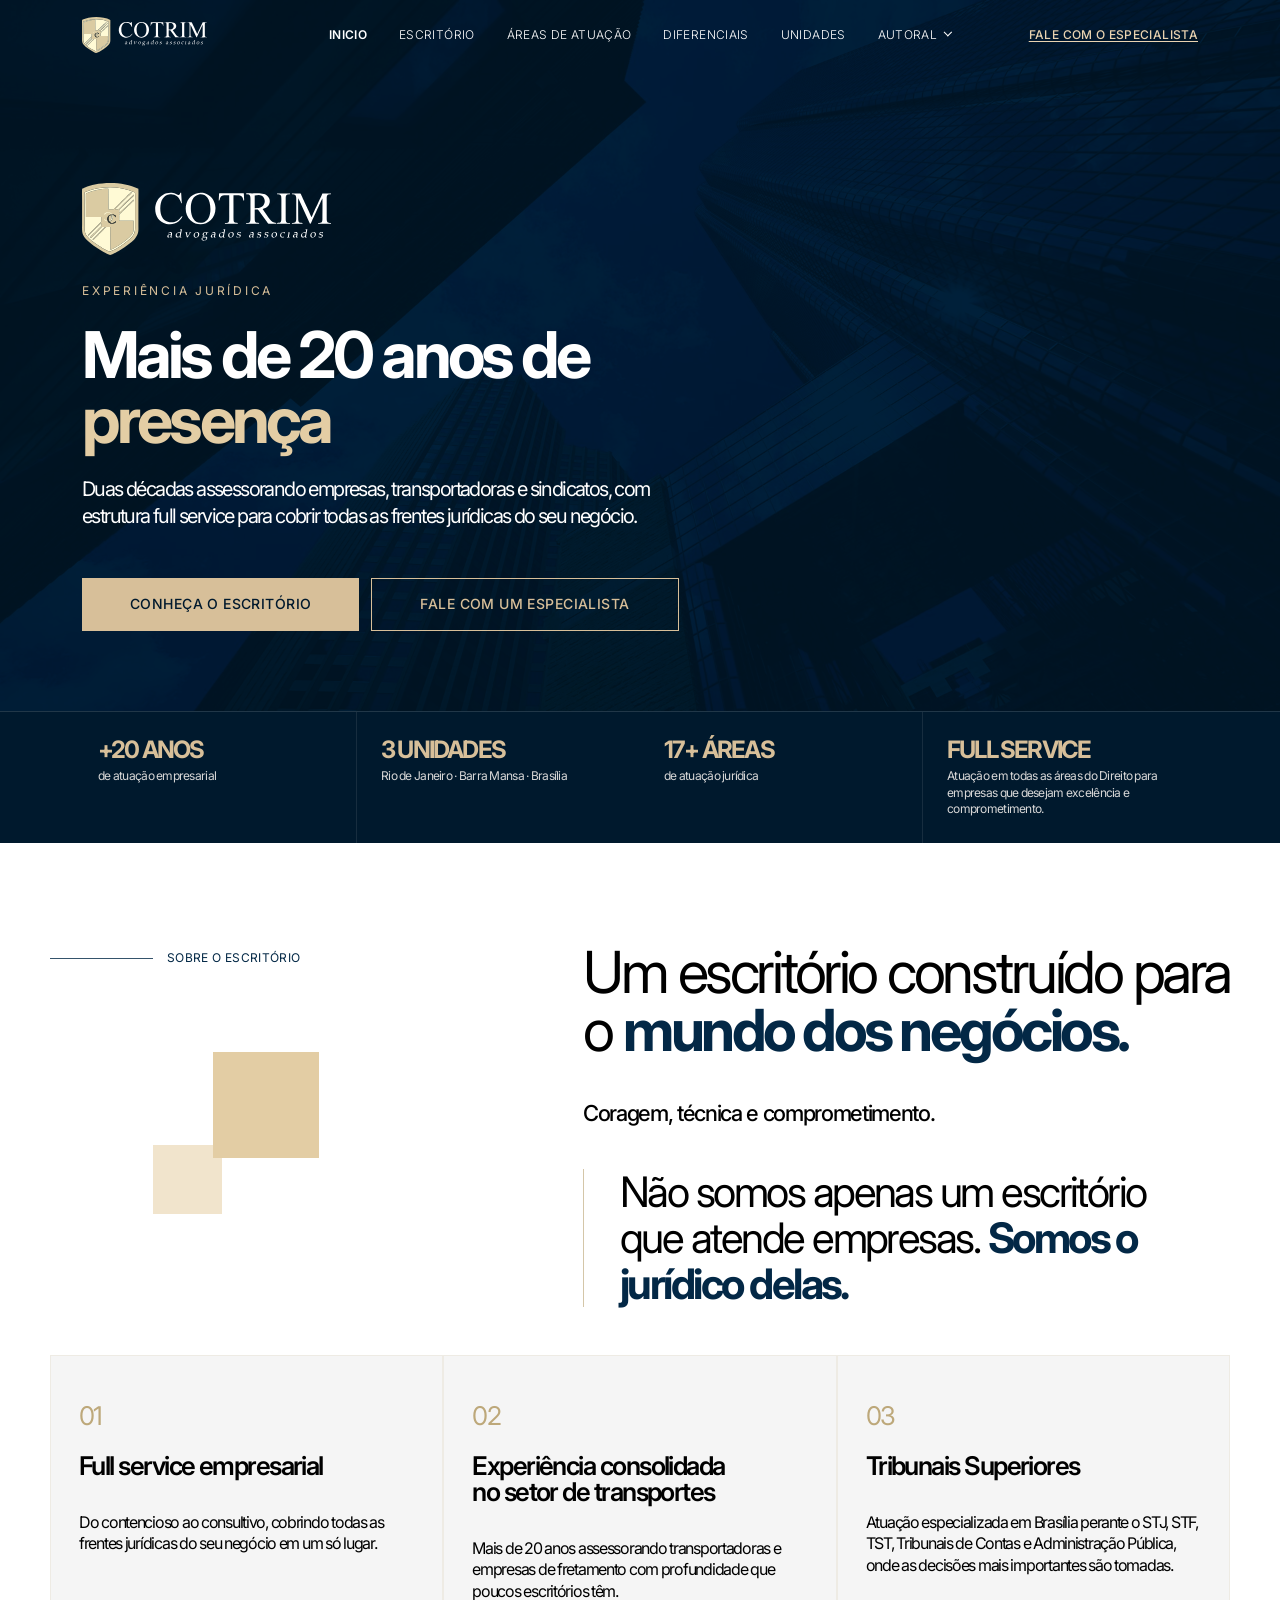
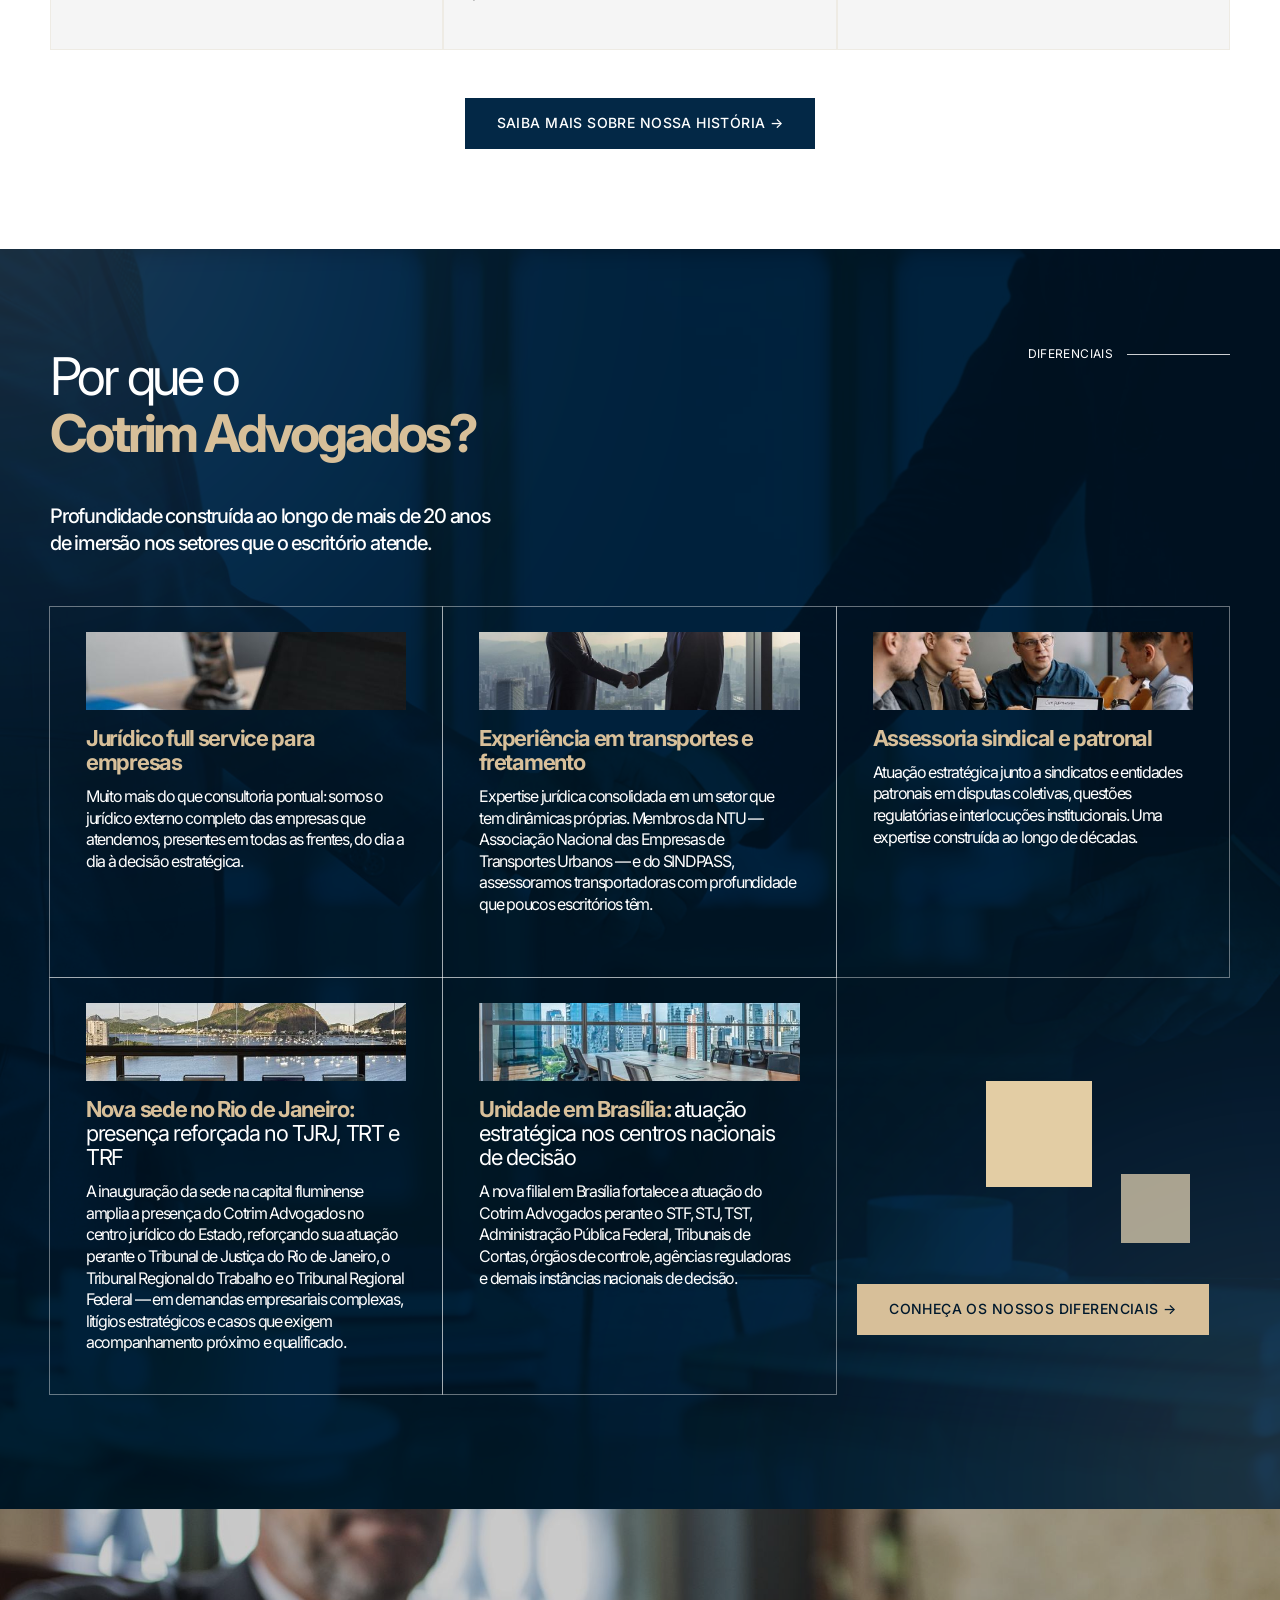
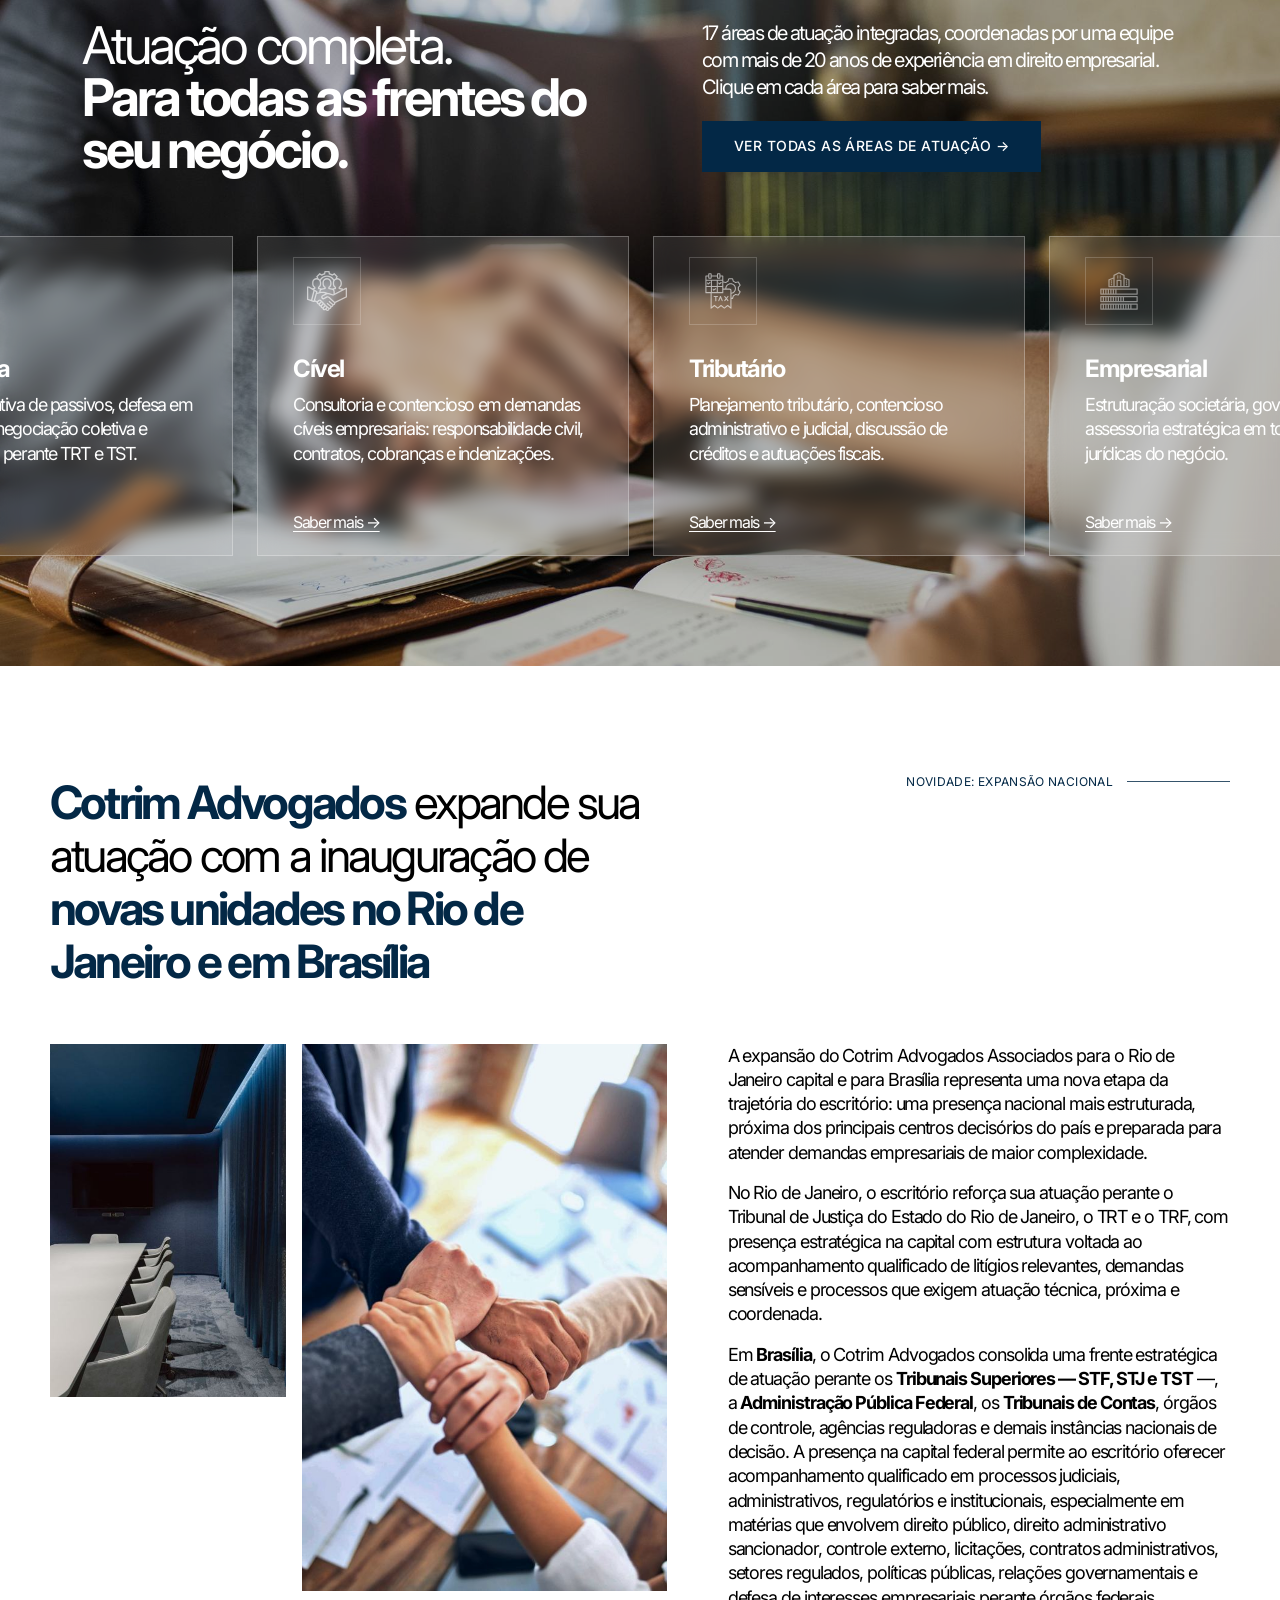
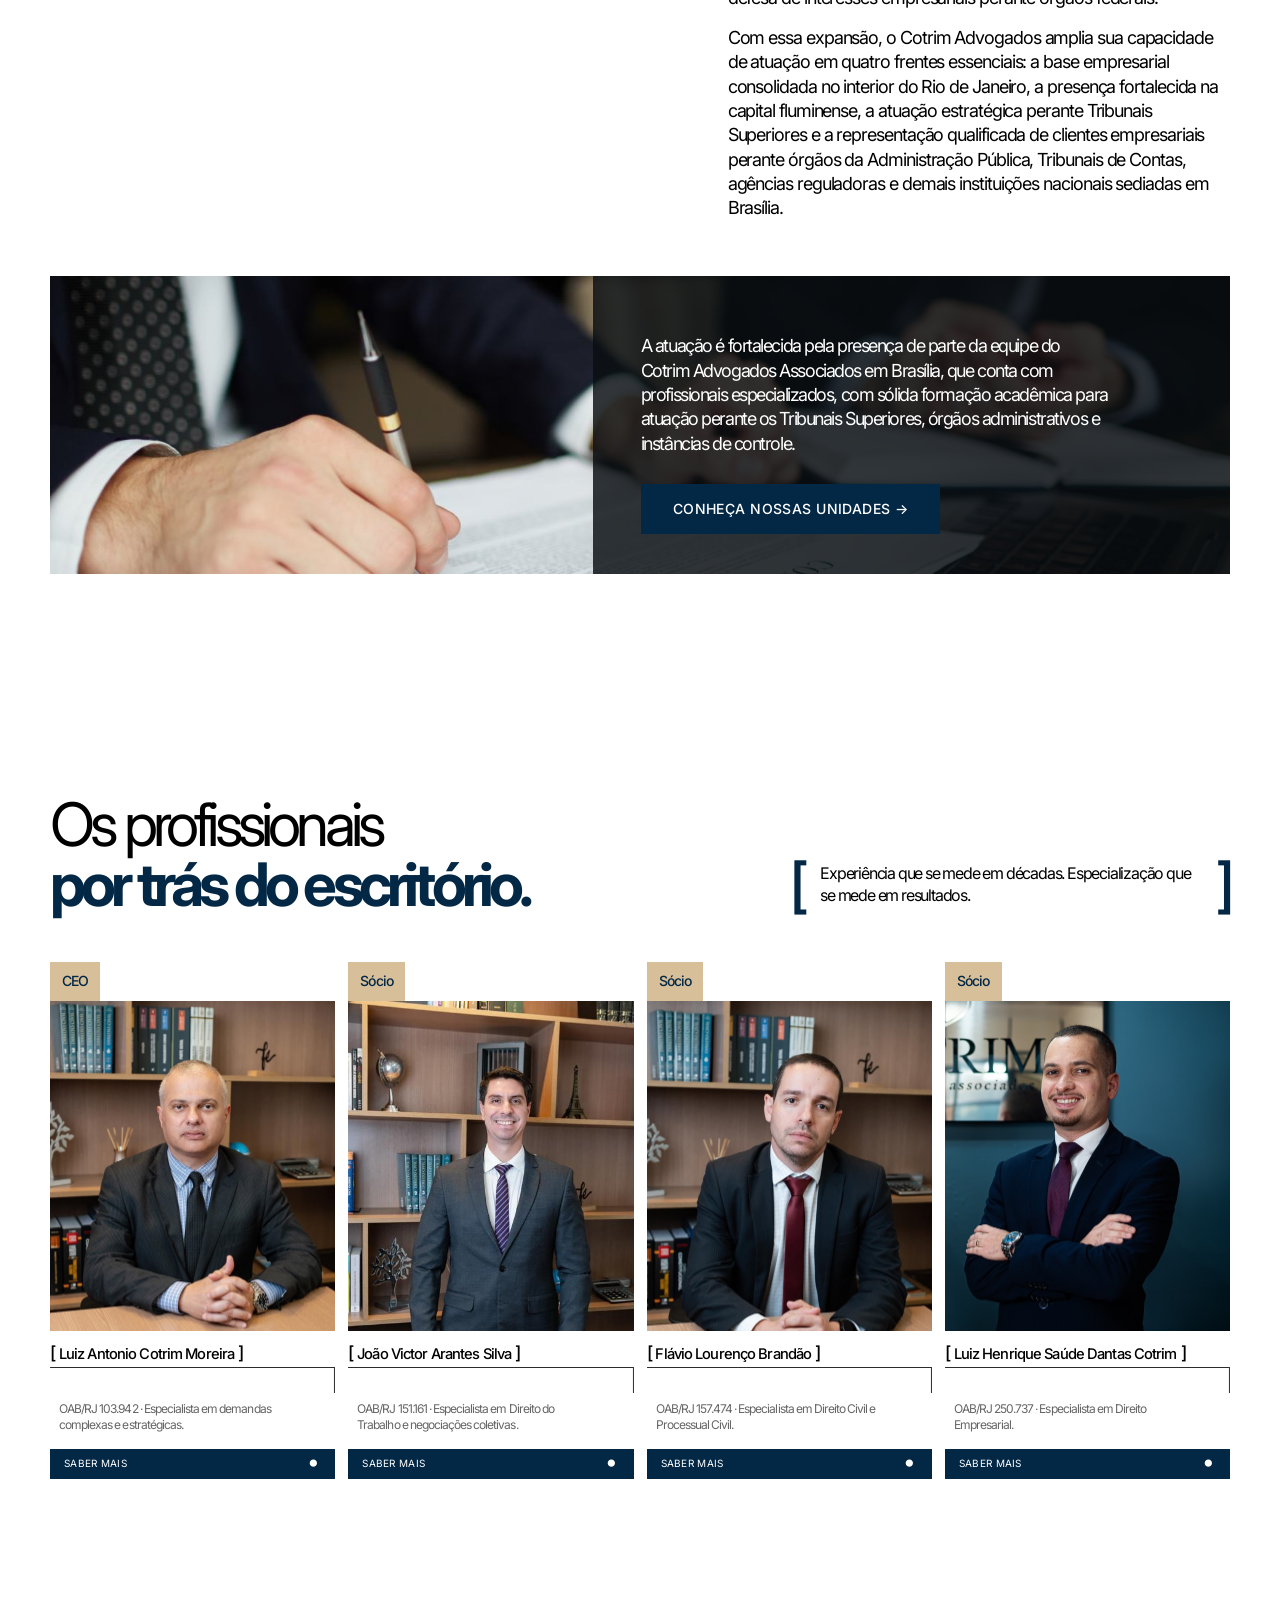
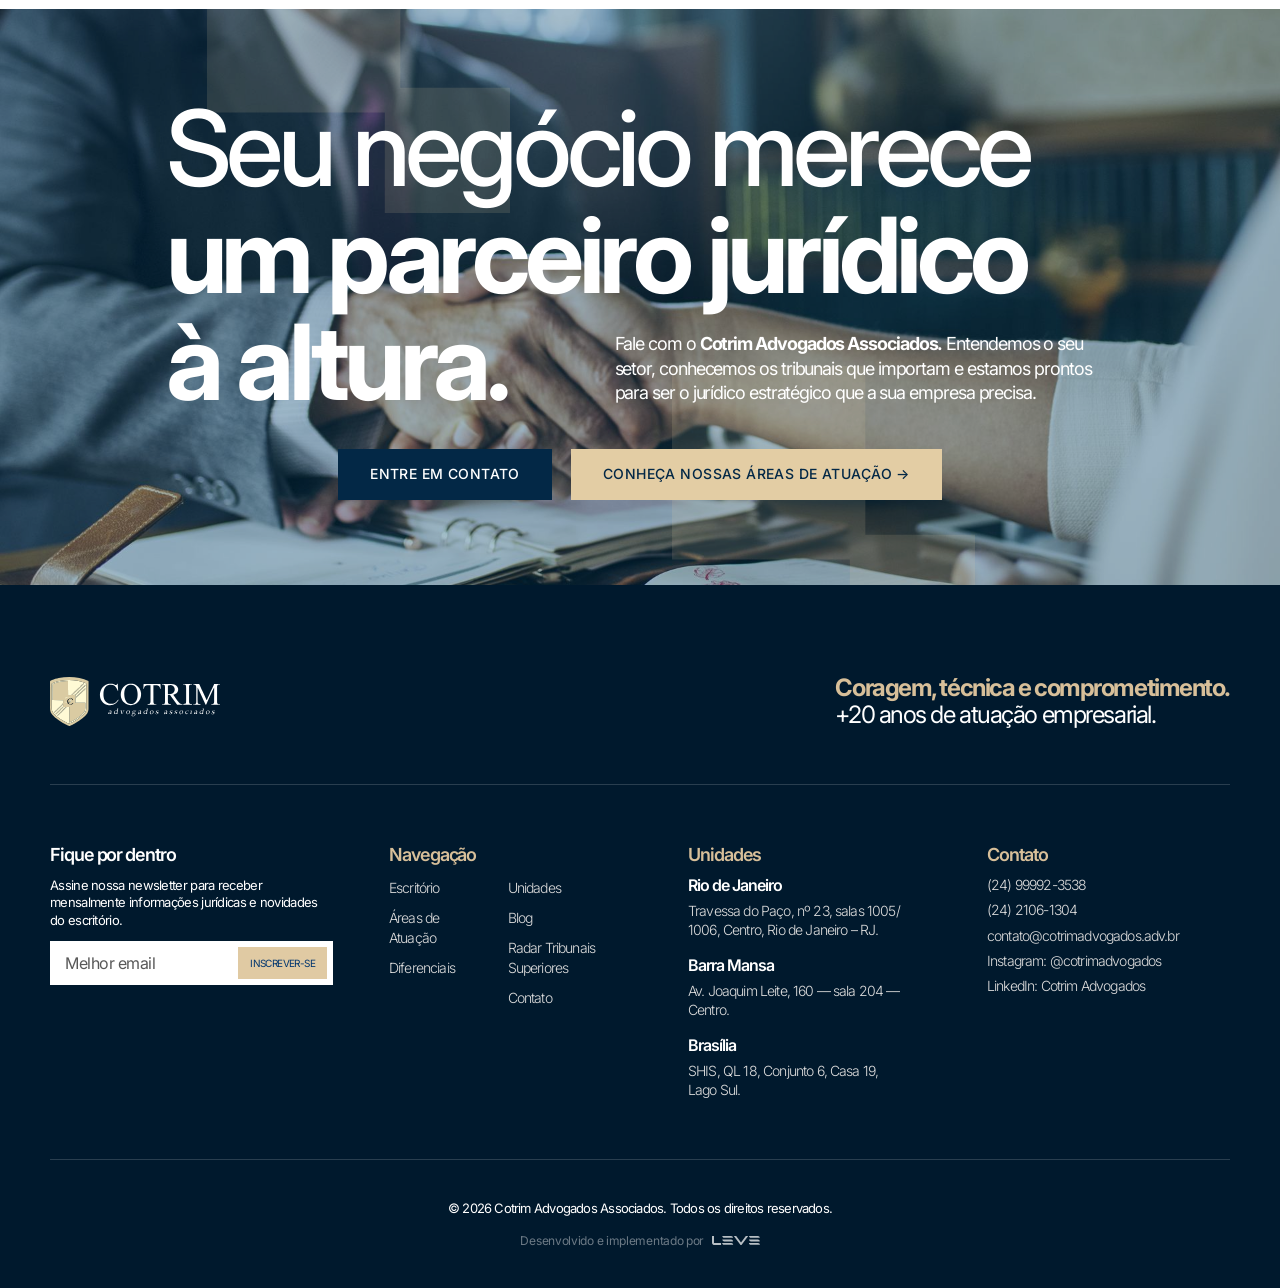
==== commit 863905b5: "Ajustes de UX + SEO - Preloader: logo do header fica oculto durante a entrada e é revelado no   exat" ====
--- a/index.html
+++ b/index.html
@@ -11,6 +11,28 @@
   <link rel="stylesheet" href="css/global.css">
   <link rel="stylesheet" href="css/home.css">
   <script>try{var _p=location.protocol==='file:'||/preload/i.test(location.search+location.hash);if(_p||!localStorage.getItem('ctmPre')){document.documentElement.classList.add('ctm-pre-on');}}catch(e){}</script>
+  <!-- SEO / compartilhamento (Open Graph + Twitter) -->
+  <link rel="canonical" href="https://cotrimadvogados.adv.br/">
+  <meta property="og:type" content="website">
+  <meta property="og:site_name" content="Cotrim Advogados Associados">
+  <meta property="og:locale" content="pt_BR">
+  <meta property="og:title" content="Cotrim Advogados Associados — Mais de 20 anos de estratégia">
+  <meta property="og:description" content="Duas décadas assessorando empresas, transportadoras e sindicatos, com estrutura full service para cobrir todas as frentes jurídicas do seu negócio.">
+  <meta property="og:url" content="https://cotrimadvogados.adv.br/">
+  <meta property="og:image" content="https://cotrimadvogados.adv.br/images/og-cotrim.jpg">
+  <meta property="og:image:width" content="2502">
+  <meta property="og:image:height" content="1179">
+  <meta property="og:image:alt" content="Cotrim Advogados Associados">
+  <meta name="twitter:card" content="summary_large_image">
+  <meta name="twitter:title" content="Cotrim Advogados Associados — Mais de 20 anos de estratégia">
+  <meta name="twitter:description" content="Duas décadas assessorando empresas, transportadoras e sindicatos, com estrutura full service para cobrir todas as frentes jurídicas do seu negócio.">
+  <meta name="twitter:image" content="https://cotrimadvogados.adv.br/images/og-cotrim.jpg">
+  <!-- Favicon -->
+  <link rel="icon" type="image/svg+xml" href="images/FLAVCOTRIM.svg">
+  <link rel="icon" type="image/png" sizes="96x96" href="images/favicon-96.png">
+  <link rel="icon" type="image/png" sizes="48x48" href="images/favicon-48.png">
+  <link rel="apple-touch-icon" href="images/apple-touch-icon.png">
+  <meta name="theme-color" content="#00192d">
 </head>
 <body>
 
--- a/css/global.css
+++ b/css/global.css
@@ -24,6 +24,17 @@
 a { text-decoration: none; color: inherit; }
 ul { list-style: none; }
 button, input { font-family: inherit; }
+
+/* Scroll suave respeitando quem prefere menos movimento */
+@media (prefers-reduced-motion: reduce) { html { scroll-behavior: auto; } }
+
+/* Anti-flash de conteúdo (FOUC): esconde o que é preenchido via WordPress
+   até o JS trocar o texto estático pelo dinâmico (radar / blog / post).
+   Um <script> no <head> aplica .ctm-carregando; o JS remove ao terminar
+   (com rede de segurança de 4s, caso a API falhe → mostra o fallback). */
+.ctm-dinamico { transition: opacity 0.4s ease; }
+html.ctm-carregando .ctm-dinamico { opacity: 0; }
+@media (prefers-reduced-motion: reduce) { .ctm-dinamico { transition: none; } }
 
 /* ============================================================
    PRELOADER (Home, 1ª visita) — logo central voa para o header
@@ -314,10 +325,18 @@
    HEADER / NAVEGAÇÃO (sobreposto ao hero escuro de cada página)
    ============================================================ */
 .ctm-header {
-  position: absolute;
+  position: fixed;
   top: 0; left: 0; right: 0;
   z-index: 50;
-  border-bottom: 1px solid rgba(213, 213, 213, 0.12);
+  border-bottom: 1px solid transparent;
+  transition: background-color 0.35s ease, border-color 0.35s ease, backdrop-filter 0.35s ease;
+}
+/* ao rolar (classe adicionada via JS): fundo navy translúcido + desfoque + borda */
+.ctm-header-rolado {
+  background-color: rgba(0, 25, 45, 0.72);
+  backdrop-filter: blur(10px);
+  -webkit-backdrop-filter: blur(10px);
+  border-bottom-color: rgba(213, 213, 213, 0.12);
 }
 .ctm-header-inner {
   position: relative;
@@ -332,6 +351,10 @@
 }
 .ctm-header-logo { display: block; flex-shrink: 0; }
 .ctm-header-logo img { width: 110px; height: auto; }
+/* durante a entrada (preloader), o logo do header fica invisível — quem
+   "pousa" ali é o logo voador do centro; evita dois logos sobrepostos.
+   O JS revela este logo no instante do pouso, pra troca ser imperceptível. */
+.ctm-pre-on .ctm-header-logo img { opacity: 0; }
 
 .ctm-header-nav {
   display: none;
--- a/css/home.css
+++ b/css/home.css
@@ -420,20 +420,19 @@
 .home-areas-carrossel {
   position: relative;
   z-index: 2;
-  overflow: hidden;
-}
+  overflow-x: auto;
+  overflow-y: hidden;
+  scroll-behavior: auto;      /* o auto-scroll é feito via JS — evita conflito com o smooth global */
+  scrollbar-width: none;      /* Firefox: esconde a barra */
+  -ms-overflow-style: none;   /* Edge/IE antigo */
+  cursor: grab;
+  user-select: none;          /* não seleciona o texto dos cards ao arrastar */
+}
+.home-areas-carrossel::-webkit-scrollbar { display: none; }  /* Chrome/Safari */
+.home-areas-carrossel.home-areas-arrastando { cursor: grabbing; }
 .home-areas-track {
   display: flex;
   width: max-content;
-  animation: home-areas-marquee 45s linear infinite;
-}
-.home-areas-carrossel:hover .home-areas-track { animation-play-state: paused; }
-@keyframes home-areas-marquee {
-  from { transform: translateX(0); }
-  to { transform: translateX(-50%); }
-}
-@media (prefers-reduced-motion: reduce) {
-  .home-areas-track { animation: none; }
 }
 .home-areas-card {
   position: relative;
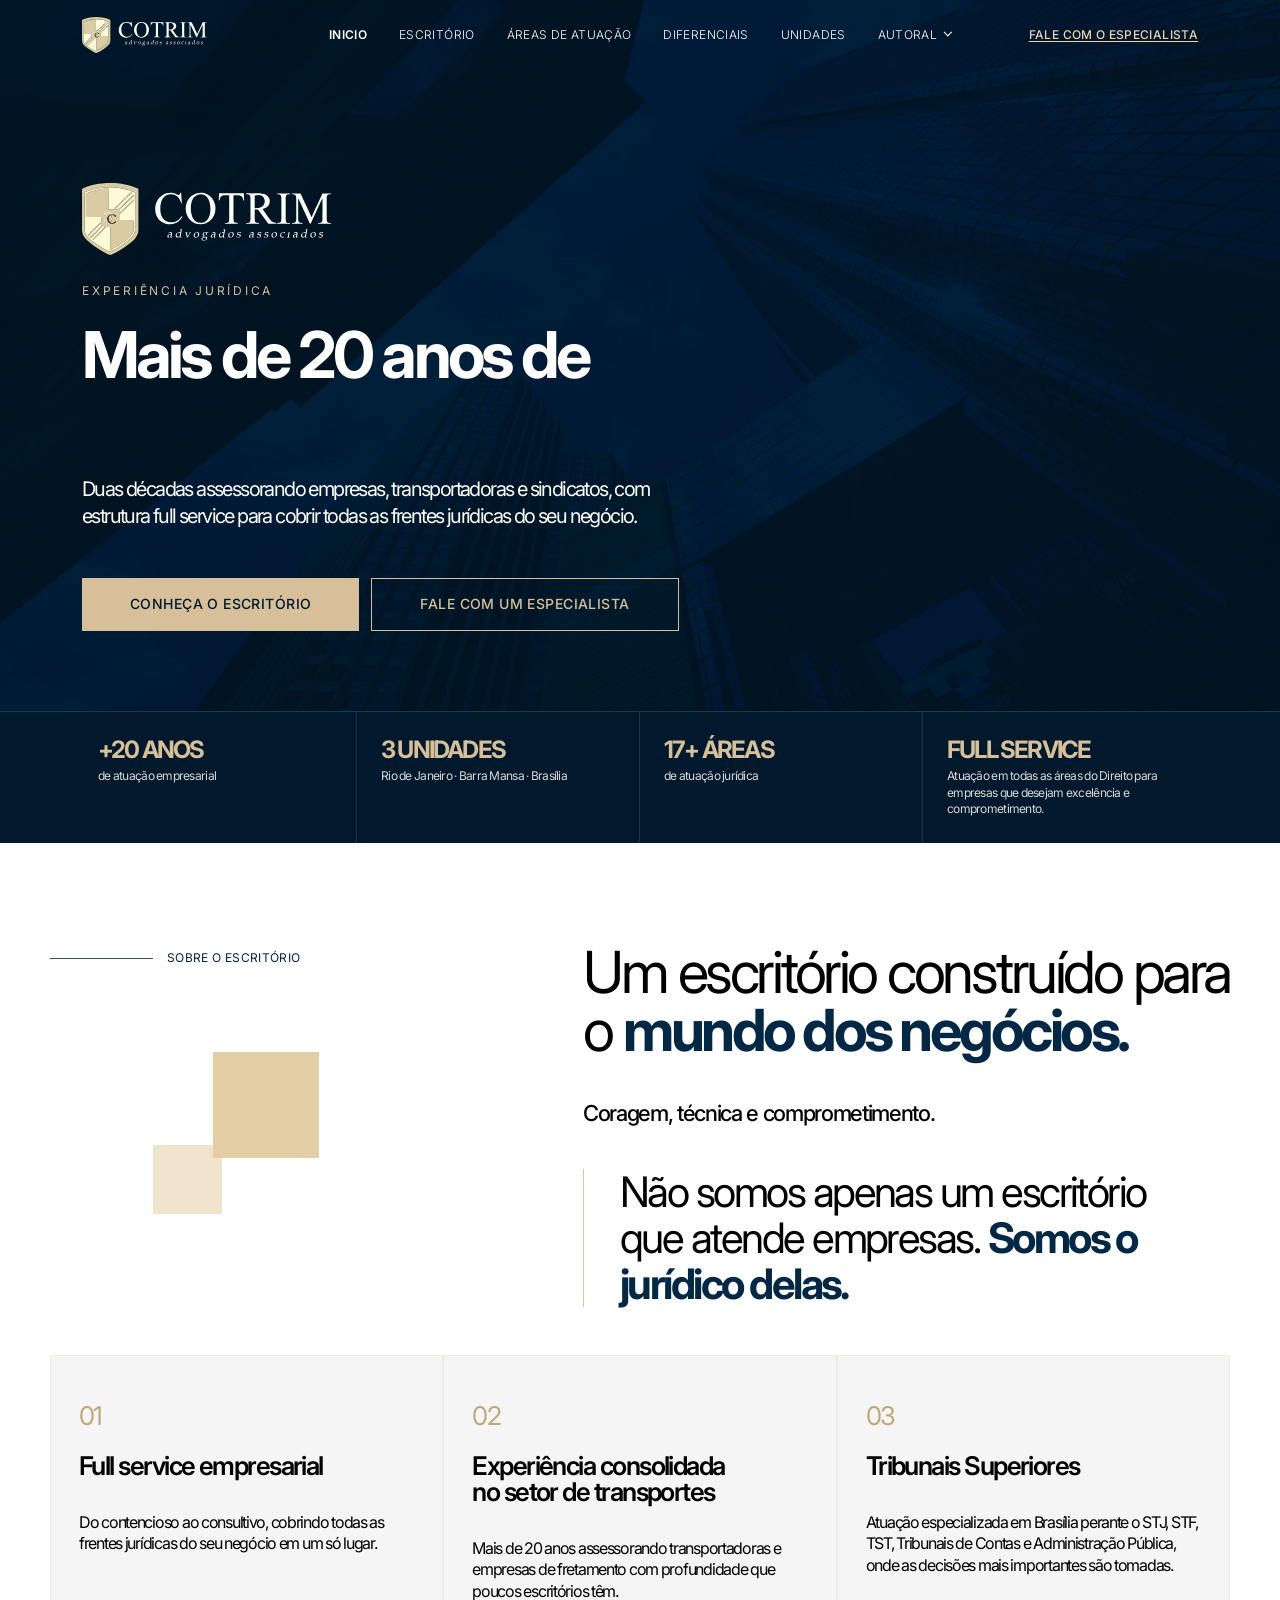
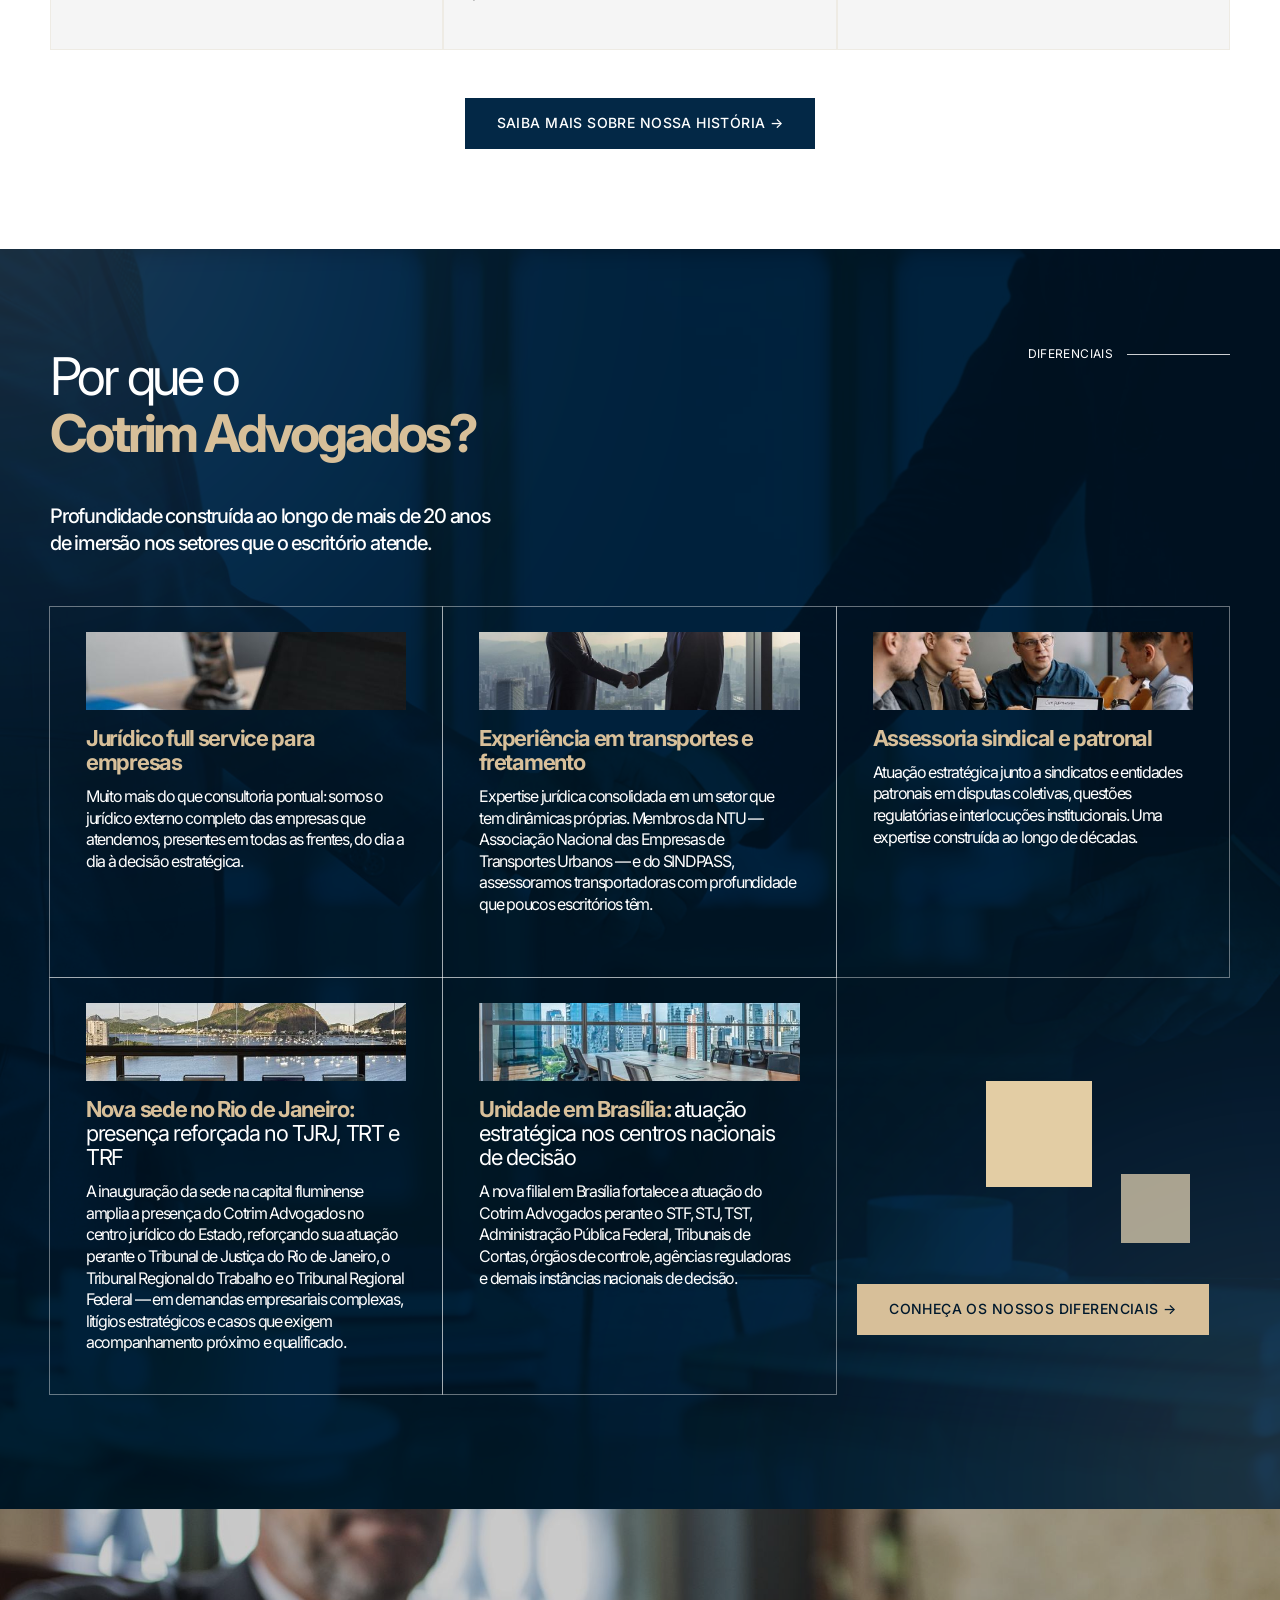
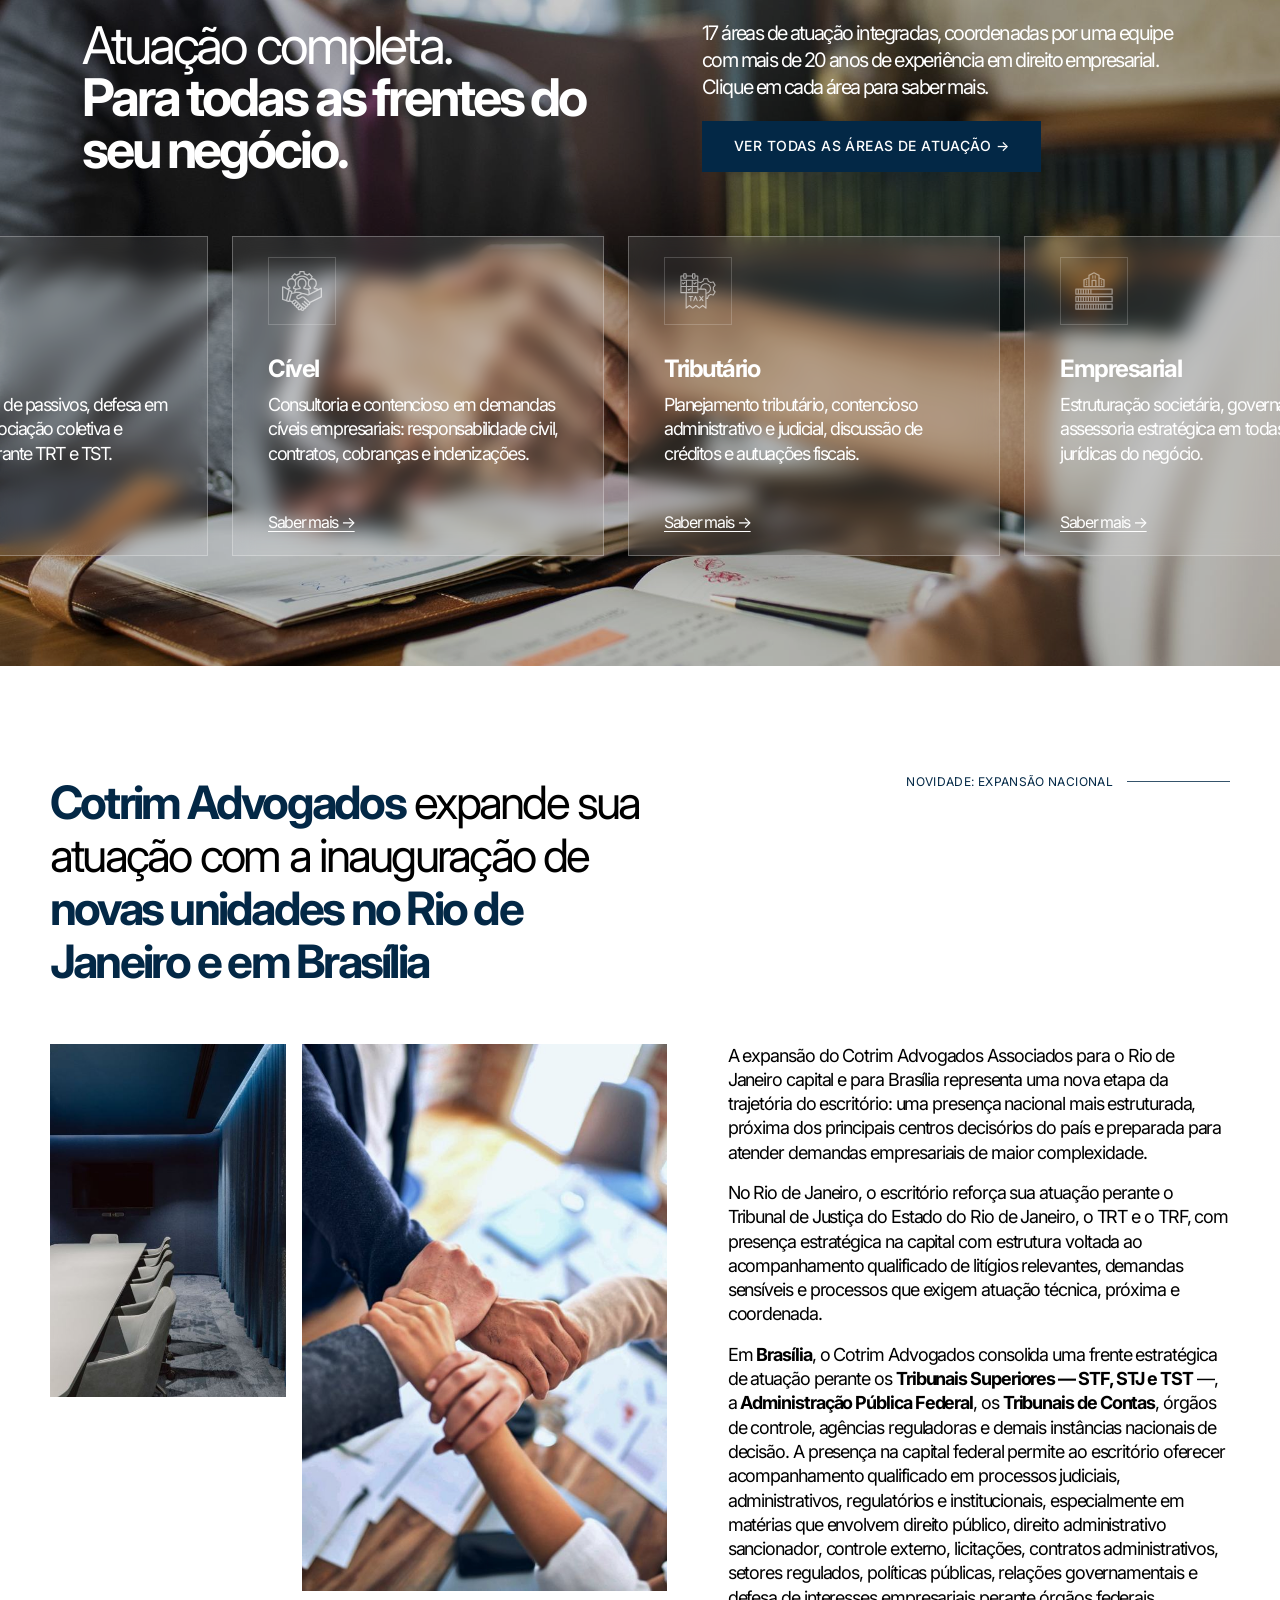
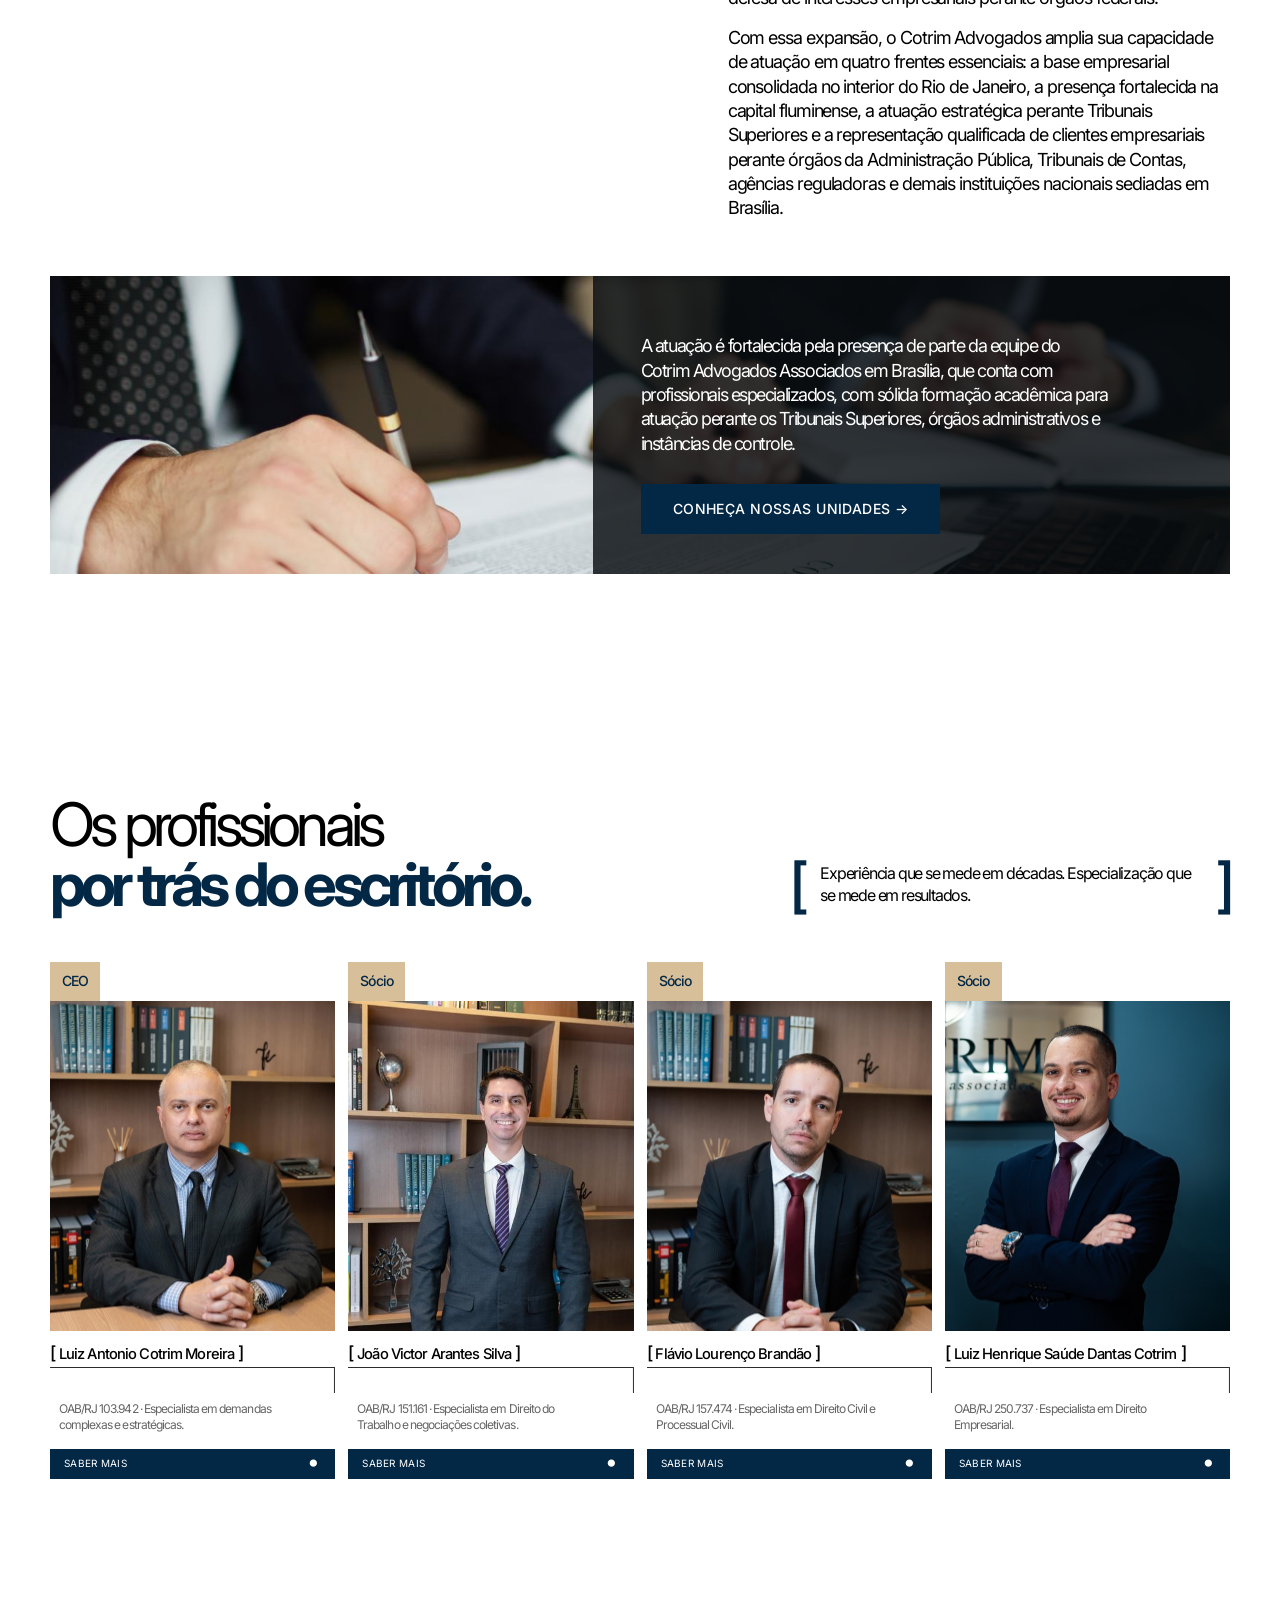
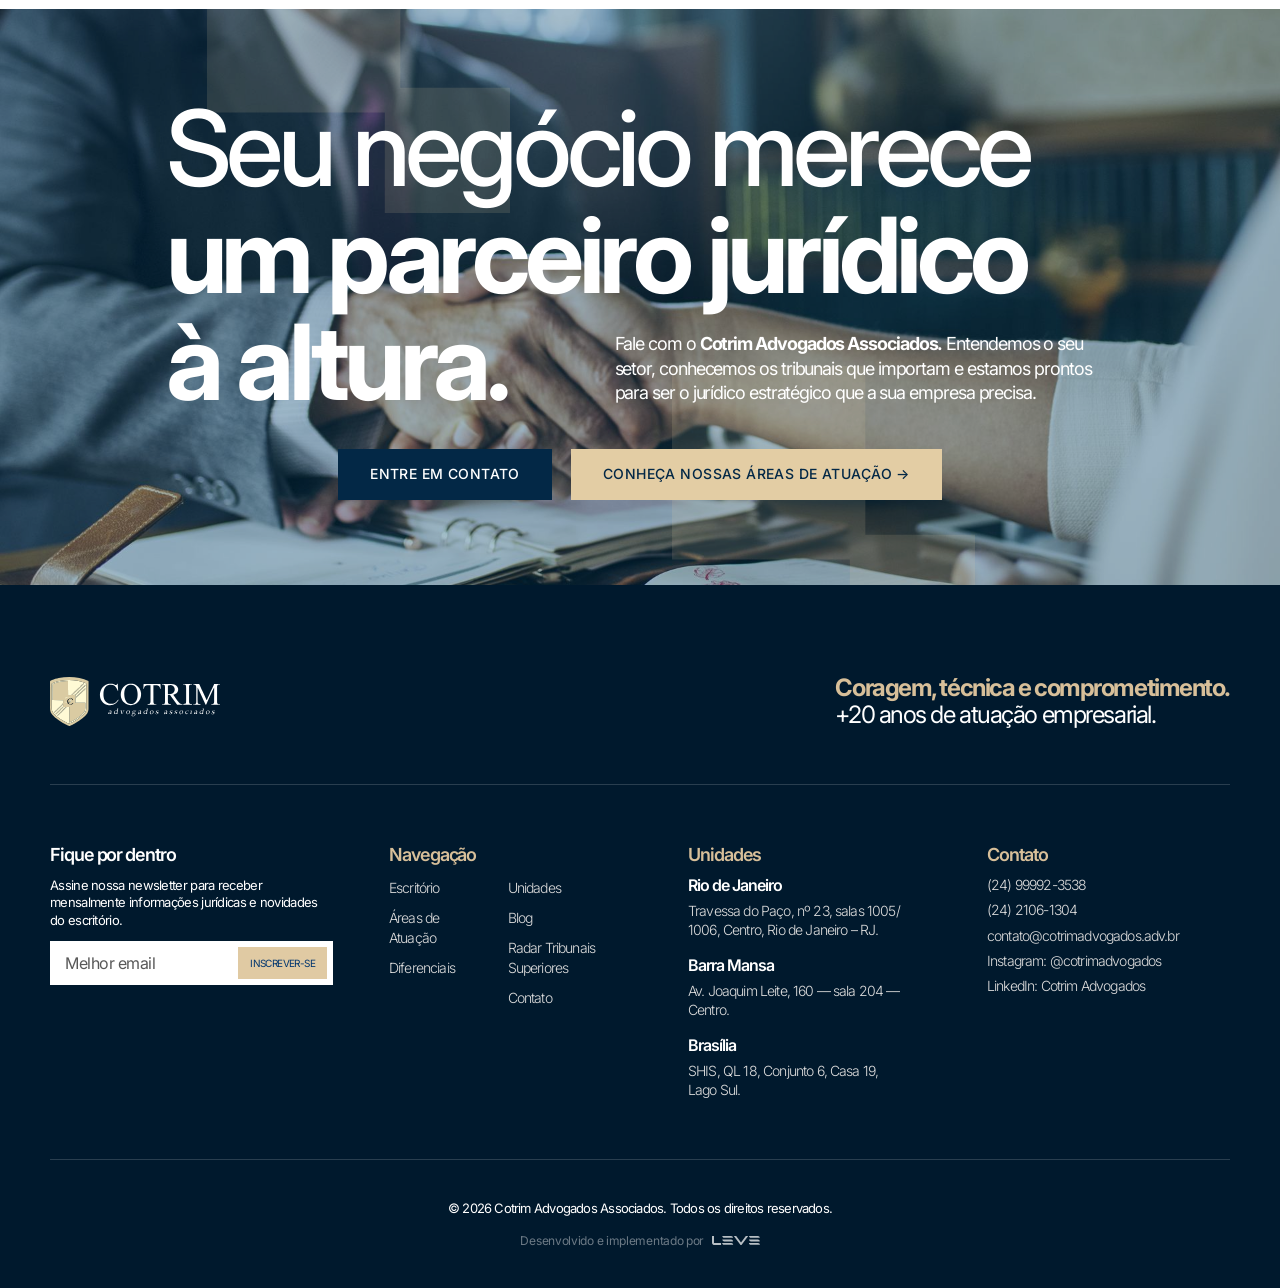
==== commit 7d9ea736: "URLs limpas (sem .html) + scroll ainda mais suave - Todos os links internos passam a ser sem extensã" ====
--- a/index.html
+++ b/index.html
@@ -45,42 +45,42 @@
   <!-- ================= HEADER ================= -->
   <header class="ctm-header">
     <div class="ctm-header-inner">
-      <a class="ctm-header-logo" href="index.html">
+      <a class="ctm-header-logo" href="/">
         <img src="images/logo-nav.svg" alt="Cotrim Advogados Associados">
       </a>
       <nav class="ctm-header-nav" aria-label="Navegação principal">
-        <a href="index.html" class="ctm-header-ativo">inicio</a>
-        <a href="escritorio.html">escritório</a>
-        <a href="areas-de-atuacao.html">áreas de atuação</a>
-        <a href="diferenciais.html">diferenciais</a>
-        <a href="sedes.html">unidades</a>
+        <a href="/" class="ctm-header-ativo">inicio</a>
+        <a href="/escritorio">escritório</a>
+        <a href="/areas-de-atuacao">áreas de atuação</a>
+        <a href="/diferenciais">diferenciais</a>
+        <a href="/sedes">unidades</a>
         <div class="ctm-header-drop">
-          <a href="blog.html" class="ctm-header-drop-toggle" aria-haspopup="true">autoral<span class="ctm-header-seta" aria-hidden="true"></span></a>
+          <a href="/blog" class="ctm-header-drop-toggle" aria-haspopup="true">autoral<span class="ctm-header-seta" aria-hidden="true"></span></a>
           <div class="ctm-header-submenu">
             <div class="ctm-header-submenu-caixa">
-              <a href="blog.html">Blog</a>
-              <a href="radar-tribunais-superiores.html">Radar Tribunais Superiores</a>
+              <a href="/blog">Blog</a>
+              <a href="/radar-tribunais-superiores">Radar Tribunais Superiores</a>
             </div>
           </div>
         </div>
       </nav>
-      <a class="ctm-header-fale" href="contato.html">fale com o especialista</a>
+      <a class="ctm-header-fale" href="/contato">fale com o especialista</a>
       <button class="ctm-header-burger" aria-label="Abrir menu" aria-expanded="false">
         <span></span><span></span><span></span>
       </button>
     </div>
     <nav class="ctm-header-menu" aria-label="Menu mobile">
-      <a href="index.html" class="ctm-header-ativo">inicio</a>
-      <a href="escritorio.html">escritório</a>
-      <a href="areas-de-atuacao.html">áreas de atuação</a>
-      <a href="diferenciais.html">diferenciais</a>
-      <a href="sedes.html">unidades</a>
+      <a href="/" class="ctm-header-ativo">inicio</a>
+      <a href="/escritorio">escritório</a>
+      <a href="/areas-de-atuacao">áreas de atuação</a>
+      <a href="/diferenciais">diferenciais</a>
+      <a href="/sedes">unidades</a>
       <button class="ctm-header-menu-grupo" aria-expanded="false">autoral<span class="ctm-header-seta" aria-hidden="true"></span></button>
       <div class="ctm-header-menu-sub">
-        <a href="blog.html">blog</a>
-        <a href="radar-tribunais-superiores.html">radar tribunais superiores</a>
-      </div>
-      <a href="contato.html">fale com o especialista</a>
+        <a href="/blog">blog</a>
+        <a href="/radar-tribunais-superiores">radar tribunais superiores</a>
+      </div>
+      <a href="/contato">fale com o especialista</a>
     </nav>
   </header>
 
@@ -93,8 +93,8 @@
       <h1 class="home-hero-titulo">Mais de 20 anos de <span class="home-hero-rotativa">estratégia</span></h1>
       <p class="home-hero-sub">Duas décadas assessorando empresas, transportadoras e sindicatos, com estrutura full service para cobrir todas as frentes jurídicas do seu negócio.</p>
       <div class="home-hero-botoes">
-        <a class="ctm-btn ctm-btn-gold home-hero-btn" href="escritorio.html">Conheça o escritório</a>
-        <a class="ctm-btn ctm-btn-outline-gold home-hero-btn" href="contato.html">Fale com um especialista</a>
+        <a class="ctm-btn ctm-btn-gold home-hero-btn" href="/escritorio">Conheça o escritório</a>
+        <a class="ctm-btn ctm-btn-outline-gold home-hero-btn" href="/contato">Fale com um especialista</a>
       </div>
     </div>
     <div class="ctm-stats">
@@ -153,7 +153,7 @@
           <p class="home-sobre-card-texto">Atuação especializada em Brasília perante o STJ, STF, TST, Tribunais de Contas e Administração Pública, onde as decisões mais importantes são tomadas.</p>
         </article>
       </div>
-      <a class="ctm-btn ctm-btn-navy home-sobre-btn" href="escritorio.html">Saiba mais sobre nossa história →</a>
+      <a class="ctm-btn ctm-btn-navy home-sobre-btn" href="/escritorio">Saiba mais sobre nossa história →</a>
     </div>
   </section>
 
@@ -199,7 +199,7 @@
             <span class="home-porque-deco-1"></span>
             <span class="home-porque-deco-2"></span>
           </div>
-          <a class="ctm-btn ctm-btn-gold home-porque-btn" href="diferenciais.html">Conheça os nossos diferenciais →</a>
+          <a class="ctm-btn ctm-btn-gold home-porque-btn" href="/diferenciais">Conheça os nossos diferenciais →</a>
         </div>
       </div>
     </div>
@@ -213,7 +213,7 @@
         <h2 class="home-areas-titulo">Atuação completa. <strong>Para todas as frentes do seu negócio.</strong></h2>
         <div class="home-areas-topo-dir">
           <p class="home-areas-sub">17 áreas de atuação integradas, coordenadas por uma equipe com mais de 20 anos de experiência em direito empresarial. Clique em cada área para saber mais.</p>
-          <a class="ctm-btn ctm-btn-navy home-areas-btn" href="areas-de-atuacao.html">Ver todas as áreas de atuação →</a>
+          <a class="ctm-btn ctm-btn-navy home-areas-btn" href="/areas-de-atuacao">Ver todas as áreas de atuação →</a>
         </div>
       </div>
     </div>
@@ -223,61 +223,61 @@
           <div class="home-areas-card-icone"><img src="images/icon-trabalhista.svg" alt=""></div>
           <h3 class="home-areas-card-titulo">Trabalhista</h3>
           <p class="home-areas-card-texto">Gestão preventiva de passivos, defesa em reclamações, negociação coletiva e representação perante TRT e TST.</p>
-          <a class="home-areas-card-link" href="areas-de-atuacao.html">Saber mais →</a>
+          <a class="home-areas-card-link" href="/areas-de-atuacao">Saber mais →</a>
         </article>
         <article class="home-areas-card">
           <div class="home-areas-card-icone"><img src="images/icon-civel.svg" alt=""></div>
           <h3 class="home-areas-card-titulo">Cível</h3>
           <p class="home-areas-card-texto">Consultoria e contencioso em demandas cíveis empresariais: responsabilidade civil, contratos, cobranças e indenizações.</p>
-          <a class="home-areas-card-link" href="areas-de-atuacao.html">Saber mais →</a>
+          <a class="home-areas-card-link" href="/areas-de-atuacao">Saber mais →</a>
         </article>
         <article class="home-areas-card">
           <div class="home-areas-card-icone"><img src="images/icon-tributario.svg" alt=""></div>
           <h3 class="home-areas-card-titulo">Tributário</h3>
           <p class="home-areas-card-texto">Planejamento tributário, contencioso administrativo e judicial, discussão de créditos e autuações fiscais.</p>
-          <a class="home-areas-card-link" href="areas-de-atuacao.html">Saber mais →</a>
+          <a class="home-areas-card-link" href="/areas-de-atuacao">Saber mais →</a>
         </article>
         <article class="home-areas-card">
           <div class="home-areas-card-icone"><img src="images/icon-empresarial.svg" alt=""></div>
           <h3 class="home-areas-card-titulo">Empresarial</h3>
           <p class="home-areas-card-texto">Estruturação societária, governança e assessoria estratégica em todas as frentes jurídicas do negócio.</p>
-          <a class="home-areas-card-link" href="areas-de-atuacao.html">Saber mais →</a>
+          <a class="home-areas-card-link" href="/areas-de-atuacao">Saber mais →</a>
         </article>
         <article class="home-areas-card">
           <div class="home-areas-card-icone"><img src="images/icon-contratos.svg" alt=""></div>
           <h3 class="home-areas-card-titulo">Contratos Empresariais e Franquia</h3>
           <p class="home-areas-card-texto">Elaboração, revisão e negociação de contratos empresariais e consultoria especializada em franquia.</p>
-          <a class="home-areas-card-link" href="areas-de-atuacao.html">Saber mais →</a>
+          <a class="home-areas-card-link" href="/areas-de-atuacao">Saber mais →</a>
         </article>
         <article class="home-areas-card" aria-hidden="true">
           <div class="home-areas-card-icone"><img src="images/icon-trabalhista.svg" alt=""></div>
           <h3 class="home-areas-card-titulo">Trabalhista</h3>
           <p class="home-areas-card-texto">Gestão preventiva de passivos, defesa em reclamações, negociação coletiva e representação perante TRT e TST.</p>
-          <a class="home-areas-card-link" tabindex="-1" href="areas-de-atuacao.html">Saber mais →</a>
+          <a class="home-areas-card-link" tabindex="-1" href="/areas-de-atuacao">Saber mais →</a>
         </article>
         <article class="home-areas-card" aria-hidden="true">
           <div class="home-areas-card-icone"><img src="images/icon-civel.svg" alt=""></div>
           <h3 class="home-areas-card-titulo">Cível</h3>
           <p class="home-areas-card-texto">Consultoria e contencioso em demandas cíveis empresariais: responsabilidade civil, contratos, cobranças e indenizações.</p>
-          <a class="home-areas-card-link" tabindex="-1" href="areas-de-atuacao.html">Saber mais →</a>
+          <a class="home-areas-card-link" tabindex="-1" href="/areas-de-atuacao">Saber mais →</a>
         </article>
         <article class="home-areas-card" aria-hidden="true">
           <div class="home-areas-card-icone"><img src="images/icon-tributario.svg" alt=""></div>
           <h3 class="home-areas-card-titulo">Tributário</h3>
           <p class="home-areas-card-texto">Planejamento tributário, contencioso administrativo e judicial, discussão de créditos e autuações fiscais.</p>
-          <a class="home-areas-card-link" tabindex="-1" href="areas-de-atuacao.html">Saber mais →</a>
+          <a class="home-areas-card-link" tabindex="-1" href="/areas-de-atuacao">Saber mais →</a>
         </article>
         <article class="home-areas-card" aria-hidden="true">
           <div class="home-areas-card-icone"><img src="images/icon-empresarial.svg" alt=""></div>
           <h3 class="home-areas-card-titulo">Empresarial</h3>
           <p class="home-areas-card-texto">Estruturação societária, governança e assessoria estratégica em todas as frentes jurídicas do negócio.</p>
-          <a class="home-areas-card-link" tabindex="-1" href="areas-de-atuacao.html">Saber mais →</a>
+          <a class="home-areas-card-link" tabindex="-1" href="/areas-de-atuacao">Saber mais →</a>
         </article>
         <article class="home-areas-card" aria-hidden="true">
           <div class="home-areas-card-icone"><img src="images/icon-contratos.svg" alt=""></div>
           <h3 class="home-areas-card-titulo">Contratos Empresariais e Franquia</h3>
           <p class="home-areas-card-texto">Elaboração, revisão e negociação de contratos empresariais e consultoria especializada em franquia.</p>
-          <a class="home-areas-card-link" tabindex="-1" href="areas-de-atuacao.html">Saber mais →</a>
+          <a class="home-areas-card-link" tabindex="-1" href="/areas-de-atuacao">Saber mais →</a>
         </article>
       </div>
     </div>
@@ -305,7 +305,7 @@
       <div class="home-expansao-banner">
         <div class="home-expansao-banner-conteudo">
           <p class="home-expansao-banner-texto">A atuação é fortalecida pela presença de parte da equipe do Cotrim Advogados Associados em Brasília, que conta com profissionais especializados, com sólida formação acadêmica para atuação perante os Tribunais Superiores, órgãos administrativos e instâncias de controle.</p>
-          <a class="ctm-btn ctm-btn-navy" href="sedes.html">Conheça nossas Unidades →</a>
+          <a class="ctm-btn ctm-btn-navy" href="/sedes">Conheça nossas Unidades →</a>
         </div>
       </div>
     </div>
@@ -327,7 +327,7 @@
             <img class="home-equipe-card-sublinhado" src="images/name-underline.svg" alt="" aria-hidden="true">
             <p class="home-equipe-card-oab">OAB/RJ 103.942 · Especialista em demandas complexas e estratégicas.</p>
           </div>
-          <a class="home-equipe-card-btn" href="escritorio.html"><span>Saber mais</span><span class="home-equipe-card-ponto">•</span></a>
+          <a class="home-equipe-card-btn" href="/escritorio"><span>Saber mais</span><span class="home-equipe-card-ponto">•</span></a>
                   <div class="ctm-bio" hidden>Sócio diretor e fundador do Escritório Cotrim Advogados Associados. Advogado inscrito na OAB/RJ sob o nº 103.942. Graduado em Direito pela Universidade Santa Úrsula – Rio de Janeiro, em 1999. Pós-graduado e especialista em Direito e Processo Tributário, Direito Penal e Processo Penal pelo Centro Universitário Internacional – UNINTER, Direito Civil e Direito Processual Civil, Direito do Trabalho, Direito Processual do Trabalho e Direito Digital, Compliance e LGPD pela UNINTER. Membro do Colégio de Advogados da NTU – Associação Nacional das Empresas de Transportes Urbanos, do Comitê Jurídico na elaboração de Convenção Coletiva de Trabalho junto à Federação das Empresas de Transporte Coletivo do Rio de Janeiro. Membro do IBCCRIM – Instituto de Ciências Criminais Brasileiras e do IDDD – Instituto de Defesa do Direito de Defesa. Concluiu o curso de Compliance e Investigações Corporativas – OAB/ESA Nacional e o curso Lei Geral de Proteção de Dados – Entendendo e Implementando – OAB/ESA Nacional. Concluiu o curso Trabalhista LGPD e Compliance, pelo Instituto Brasileiro de Estudos Jurídicos. Concluiu o curso de Atualização em Práticas e Teorias Tributárias, pela OAB/ESA Nacional. DPO (Data Protection Officer) com certificação nacional pela DeServ Academy credenciada pela EXIN. Membro da EBATS – Escola Brasileira de Atuação nos Tribunais Superiores.</div>
         </article>
         <article class="home-equipe-card">
@@ -338,7 +338,7 @@
             <img class="home-equipe-card-sublinhado" src="images/name-underline.svg" alt="" aria-hidden="true">
             <p class="home-equipe-card-oab">OAB/RJ 151.161 · Especialista em Direito do Trabalho e negociações coletivas.</p>
           </div>
-          <a class="home-equipe-card-btn" href="escritorio.html"><span>Saber mais</span><span class="home-equipe-card-ponto">•</span></a>
+          <a class="home-equipe-card-btn" href="/escritorio"><span>Saber mais</span><span class="home-equipe-card-ponto">•</span></a>
                   <div class="ctm-bio" hidden>Sócio do escritório Cotrim Advogados Associados. Advogado inscrito na OAB/RJ sob o nº 151.161. Graduado em Direito pelo Centro Universitário de Barra Mansa – UBM, em 2007. Pós-graduado em Direito do Trabalho e Direito Processual do Trabalho pelo Instituto Luiz Flávio Gomes e pelo CEJUSF – Centro de Estudo Jurídico do Sul Fluminense. Participou da Diretoria da OAB de Barra Mansa no triênio 2015/2018, atuando como secretário adjunto, membro da Comissão de Ética e Presidente da Comissão de Convênios. Atualmente participa do Colégio de Advogados da NTU – Associação Nacional das Empresas de Transportes Urbanos. Integrante do Comitê de Compliance e LGPD do SINDPASS – Sindicato das Empresas de Transporte de Passageiros de Barra Mansa e Volta Redonda. Concluiu o curso de Lei Geral de Proteção de Dados – Entendendo e Implementando – OAB/ESA Nacional, em 2022 e o curso Compliance e Investigações Corporativas – OAB/ESA Nacional. Concluiu o curso GET – LGPD Trabalhista e RH – Grupo Educacional Tríade, em 2022. Concluiu o curso de Legislação Trabalhista, Compliance e LGPD para Departamento Pessoal e Recursos Humanos.</div>
         </article>
         <article class="home-equipe-card">
@@ -349,7 +349,7 @@
             <img class="home-equipe-card-sublinhado" src="images/name-underline.svg" alt="" aria-hidden="true">
             <p class="home-equipe-card-oab">OAB/RJ 157.474 · Especialista em Direito Civil e Processual Civil.</p>
           </div>
-          <a class="home-equipe-card-btn" href="escritorio.html"><span>Saber mais</span><span class="home-equipe-card-ponto">•</span></a>
+          <a class="home-equipe-card-btn" href="/escritorio"><span>Saber mais</span><span class="home-equipe-card-ponto">•</span></a>
                   <div class="ctm-bio" hidden>Sócio do escritório Cotrim Advogados Associados. Advogado inscrito na OAB/RJ sob o nº 157.474. Graduado em Direito pelo Centro Universitário de Barra Mansa – UBM, em 2008. Pós-graduado e especialista em Direito do Consumidor pelo Instituto Luiz Flávio Gomes e Direito Digital, Compliance e LGPD, pelo Centro Universitário Internacional – UNINTER. Integrante do Colégio de Advogados da NTU – Associação Nacional das Empresas de Transportes Urbanos. Desde 2015 é Membro da Diretoria da ACIAP – Associação Comercial, Industrial, Agropastoril e Prestadora de Serviços. Concluiu o curso de Compliance e Investigações Corporativas – OAB/ESA Nacional e o curso de Lei Geral de Proteção de Dados – Entendendo e Implementando – OAB/ESA Nacional, ambos em 2022. Em 2025, concluiu o curso Recuperação de Empresas, promovido pela FGV Direito Rio – Escola de Direito do Rio de Janeiro, com carga horária de 24 horas.</div>
         </article>
         <article class="home-equipe-card">
@@ -360,7 +360,7 @@
             <img class="home-equipe-card-sublinhado" src="images/name-underline.svg" alt="" aria-hidden="true">
             <p class="home-equipe-card-oab">OAB/RJ 250.737 · Especialista em Direito Empresarial.</p>
           </div>
-          <a class="home-equipe-card-btn" href="escritorio.html"><span>Saber mais</span><span class="home-equipe-card-ponto">•</span></a>
+          <a class="home-equipe-card-btn" href="/escritorio"><span>Saber mais</span><span class="home-equipe-card-ponto">•</span></a>
                   <div class="ctm-bio" hidden>Sócio do escritório Cotrim Advogados Associados. Advogado inscrito na OAB/RJ sob o n° 250.737. Graduado em Direito pelo Centro Universitário de Volta Redonda – UNIFOA, em 2022. LLM/Master of Law/Pós Graduação em Direito Empresarial – FGV Rio. Representante do escritório Cotrim Advogados Associados no Rio de Janeiro e em Brasília. Membro da EBATS – Escola Brasileira de Atuação nos Tribunais Superiores.</div>
         </article>
       </div>
@@ -376,8 +376,8 @@
       <h2 class="ctm-cta-titulo"><span>Seu negócio merece</span> <br class="ctm-cta-br">um parceiro jurídico <br class="ctm-cta-br">à altura.</h2>
       <p class="ctm-cta-texto">Fale com o <strong>Cotrim Advogados Associados.</strong> Entendemos o seu setor, conhecemos os tribunais que importam e estamos prontos para ser o jurídico estratégico que a sua empresa precisa.</p>
       <div class="ctm-cta-botoes">
-        <a class="ctm-btn ctm-btn-navy" href="contato.html">Entre em contato</a>
-        <a class="ctm-btn ctm-btn-gold-light" href="areas-de-atuacao.html">Conheça nossas áreas de atuação →</a>
+        <a class="ctm-btn ctm-btn-navy" href="/contato">Entre em contato</a>
+        <a class="ctm-btn ctm-btn-gold-light" href="/areas-de-atuacao">Conheça nossas áreas de atuação →</a>
       </div>
     </div>
   </section>
@@ -386,7 +386,7 @@
   <footer class="ctm-footer">
     <div class="ctm-footer-inner">
       <div class="ctm-footer-topo">
-        <a class="ctm-footer-logo" href="index.html">
+        <a class="ctm-footer-logo" href="/">
           <img src="images/logo-footer.svg" alt="Cotrim Advogados Associados">
         </a>
         <p class="ctm-footer-frase"><strong>Coragem, técnica e comprometimento.</strong><br>+20 anos de atuação empresarial.</p>
@@ -404,15 +404,15 @@
           <p class="ctm-footer-coluna-titulo">Navegação</p>
           <div class="ctm-footer-links">
             <ul>
-              <li><a href="escritorio.html">Escritório</a></li>
-              <li><a href="areas-de-atuacao.html">Áreas de Atuação</a></li>
-              <li><a href="diferenciais.html">Diferenciais</a></li>
+              <li><a href="/escritorio">Escritório</a></li>
+              <li><a href="/areas-de-atuacao">Áreas de Atuação</a></li>
+              <li><a href="/diferenciais">Diferenciais</a></li>
             </ul>
             <ul>
-              <li><a href="sedes.html">Unidades</a></li>
-              <li><a href="blog.html">Blog</a></li>
-              <li><a href="radar-tribunais-superiores.html">Radar Tribunais Superiores</a></li>
-              <li><a href="contato.html">Contato</a></li>
+              <li><a href="/sedes">Unidades</a></li>
+              <li><a href="/blog">Blog</a></li>
+              <li><a href="/radar-tribunais-superiores">Radar Tribunais Superiores</a></li>
+              <li><a href="/contato">Contato</a></li>
             </ul>
           </div>
         </div>
--- a/css/global.css
+++ b/css/global.css
@@ -536,6 +536,10 @@
   z-index: 2;
   background-color: #00192d;
   border-top: 1px solid rgba(255, 255, 255, 0.13);
+  /* isola do blend do fundo do hero (mix-blend overlay), que clareava a
+     barra e engolia as divisórias — assim o fundo fica navy uniforme e as
+     divisórias podem ser bem sutis e ainda aparecer em todas as posições */
+  isolation: isolate;
 }
 /* mobile: blocos 2×2 com divisórias vertical + horizontal */
 .ctm-stats-inner {
@@ -552,8 +556,8 @@
   justify-items: start;
   row-gap: 6px;
   padding: 24px 18px;
-  border-right: 1px solid rgba(255, 255, 255, 0.09);
-  border-bottom: 1px solid rgba(255, 255, 255, 0.09);
+  border-right: 1px solid rgba(255, 255, 255, 0.12);
+  border-bottom: 1px solid rgba(255, 255, 255, 0.12);
 }
 .ctm-stats-item:nth-child(2n) { border-right: none; }
 .ctm-stats-item:nth-child(n+3) { border-bottom: none; }
@@ -577,6 +581,9 @@
 @media (min-width: 768px) {
   .ctm-stats-inner { grid-template-columns: repeat(4, 1fr); padding: 0 24px; }
   .ctm-stats-item { padding: 22px 20px; border-bottom: none; }
+  /* linha única no desktop: divisória entre TODOS — restaura a borda que o
+     layout 2×2 do mobile removia dos itens pares (some entre "3 unidades" e "17+ áreas") */
+  .ctm-stats-item:nth-child(2n) { border-right: 1px solid rgba(255, 255, 255, 0.12); }
   .ctm-stats-item:last-child { border-right: none; }
 }
 
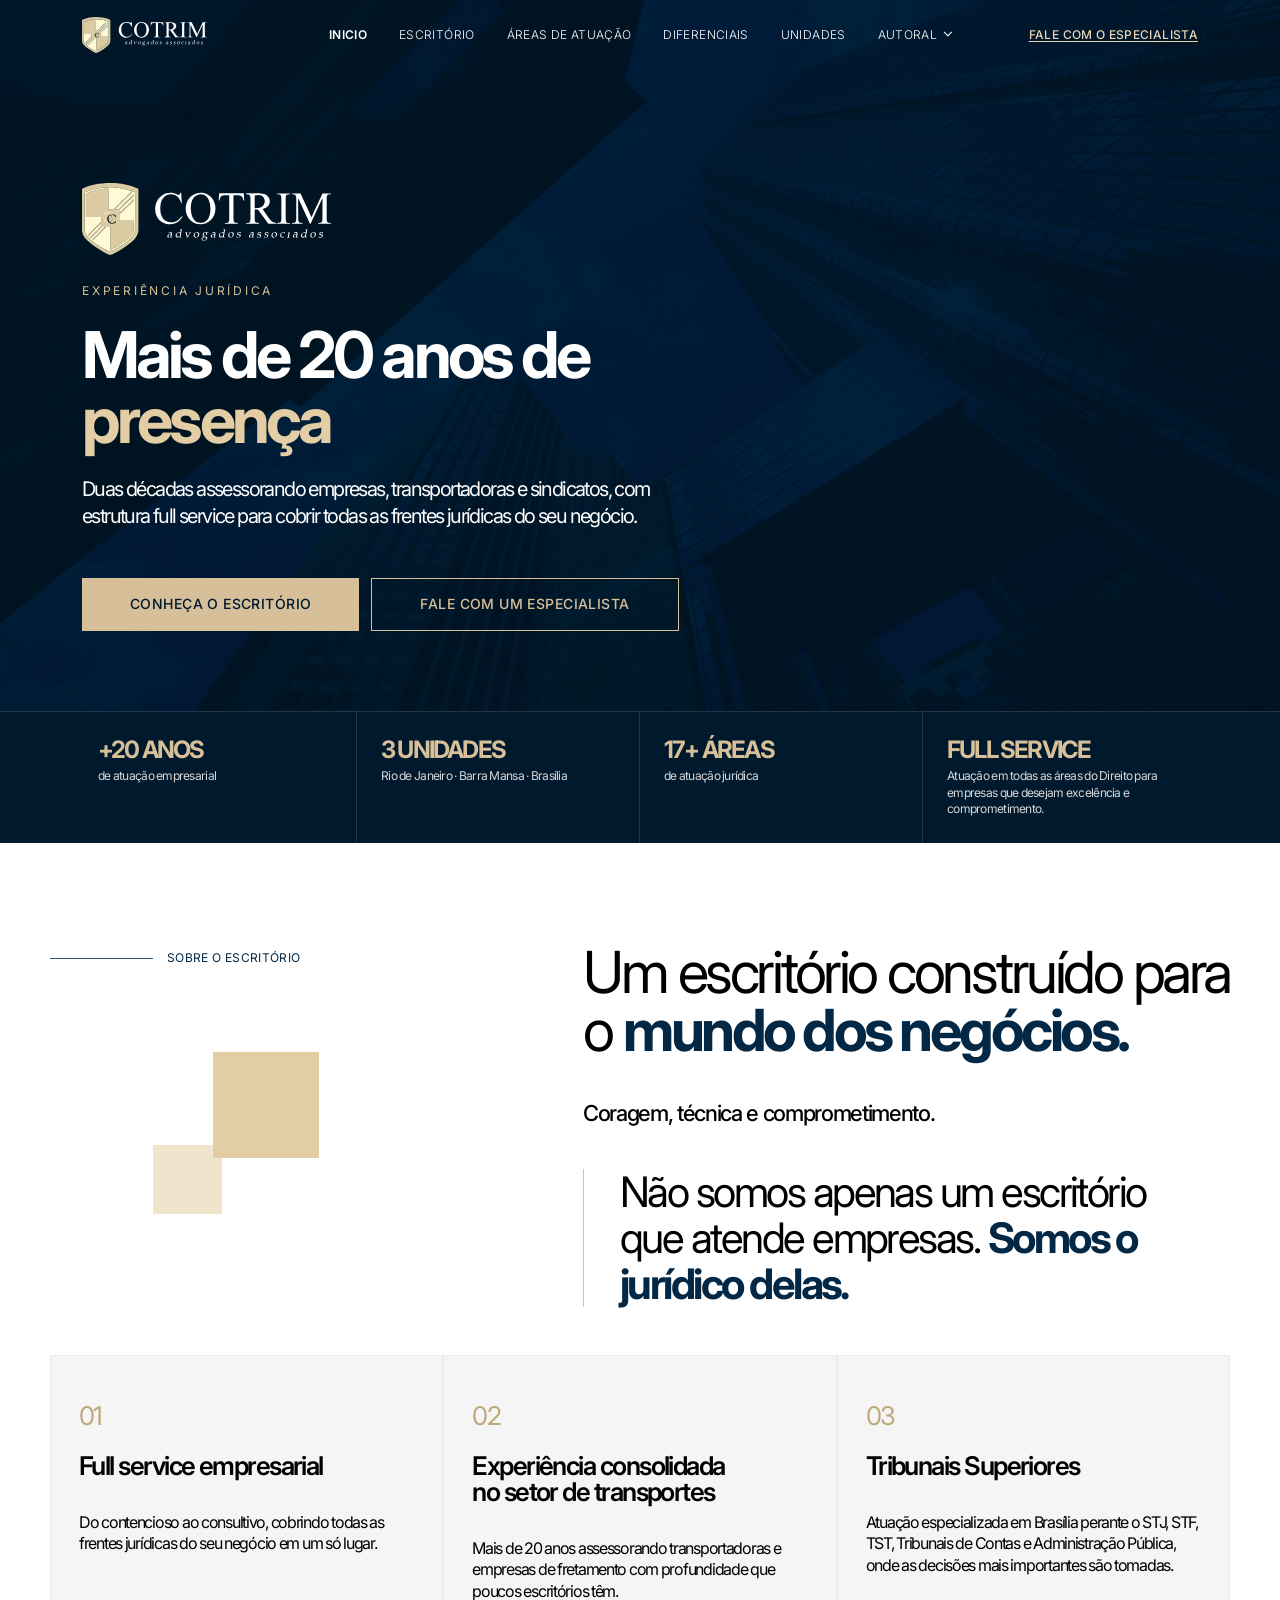
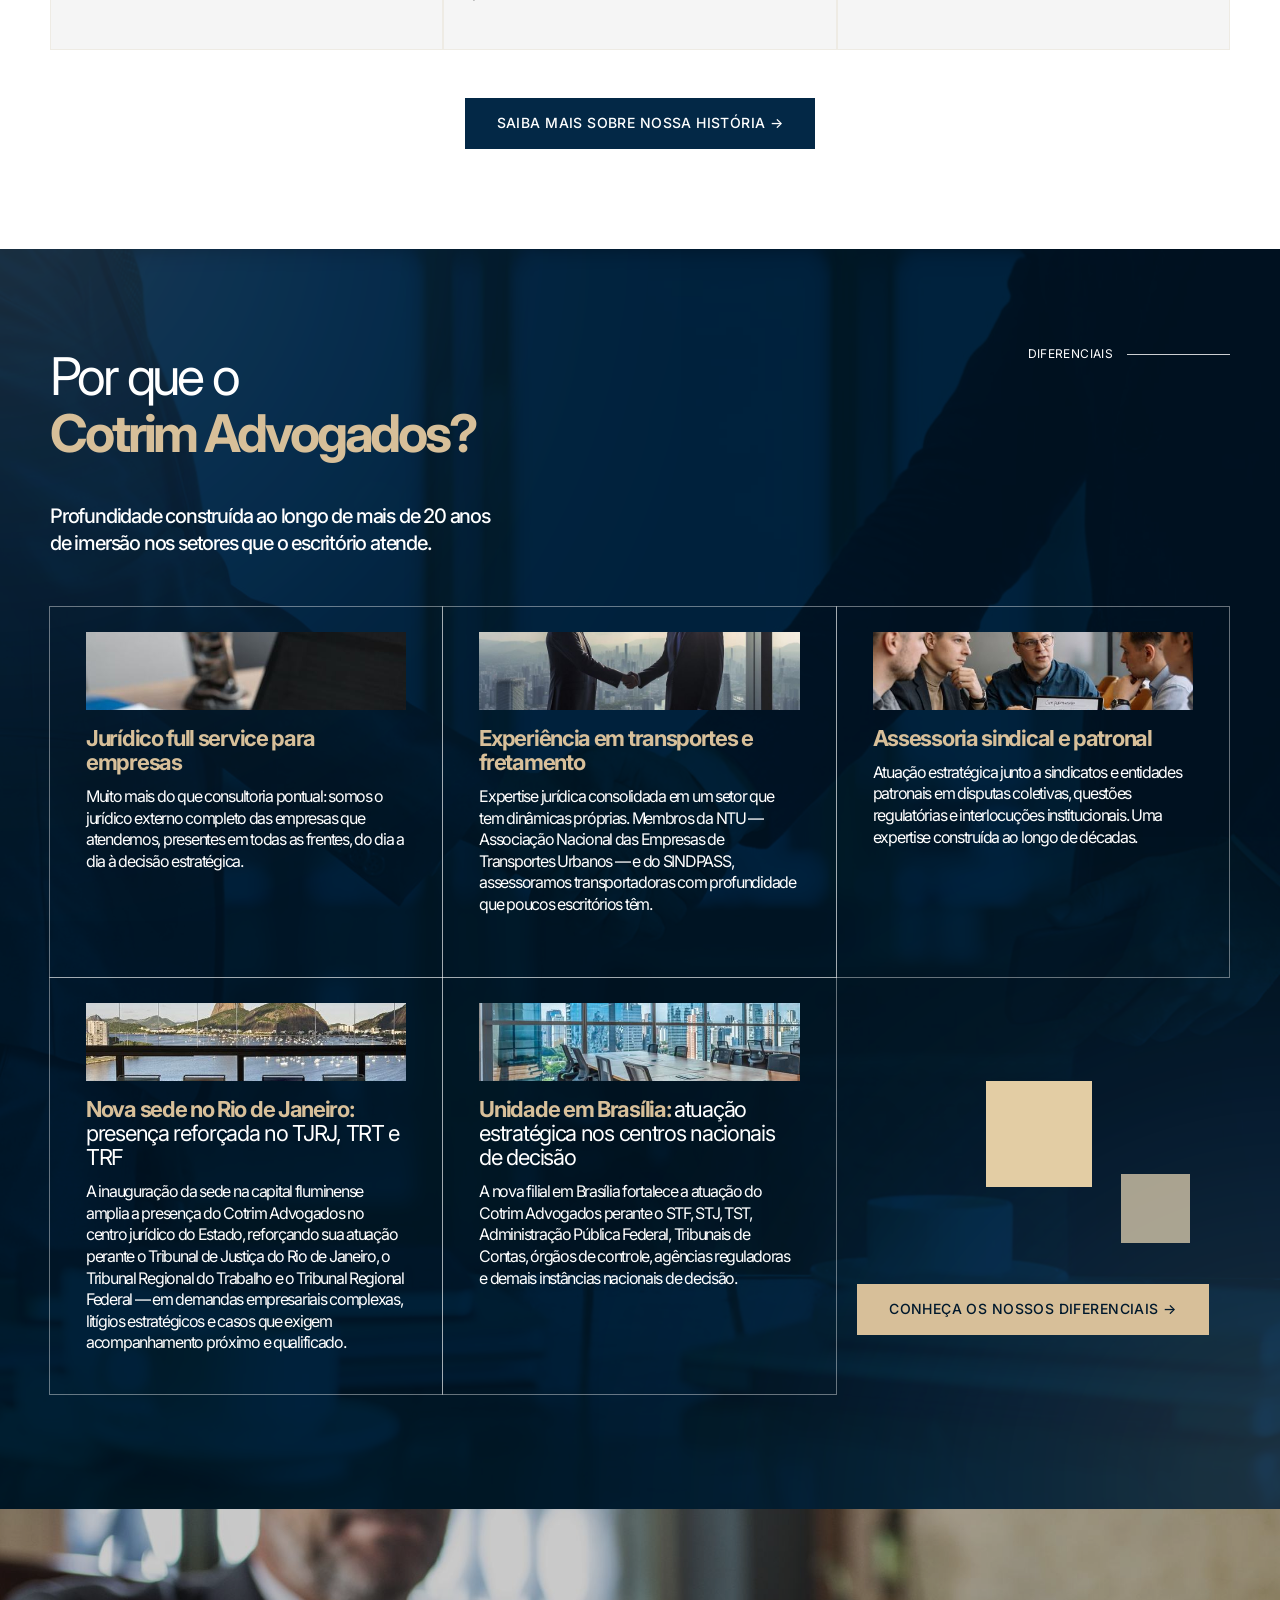
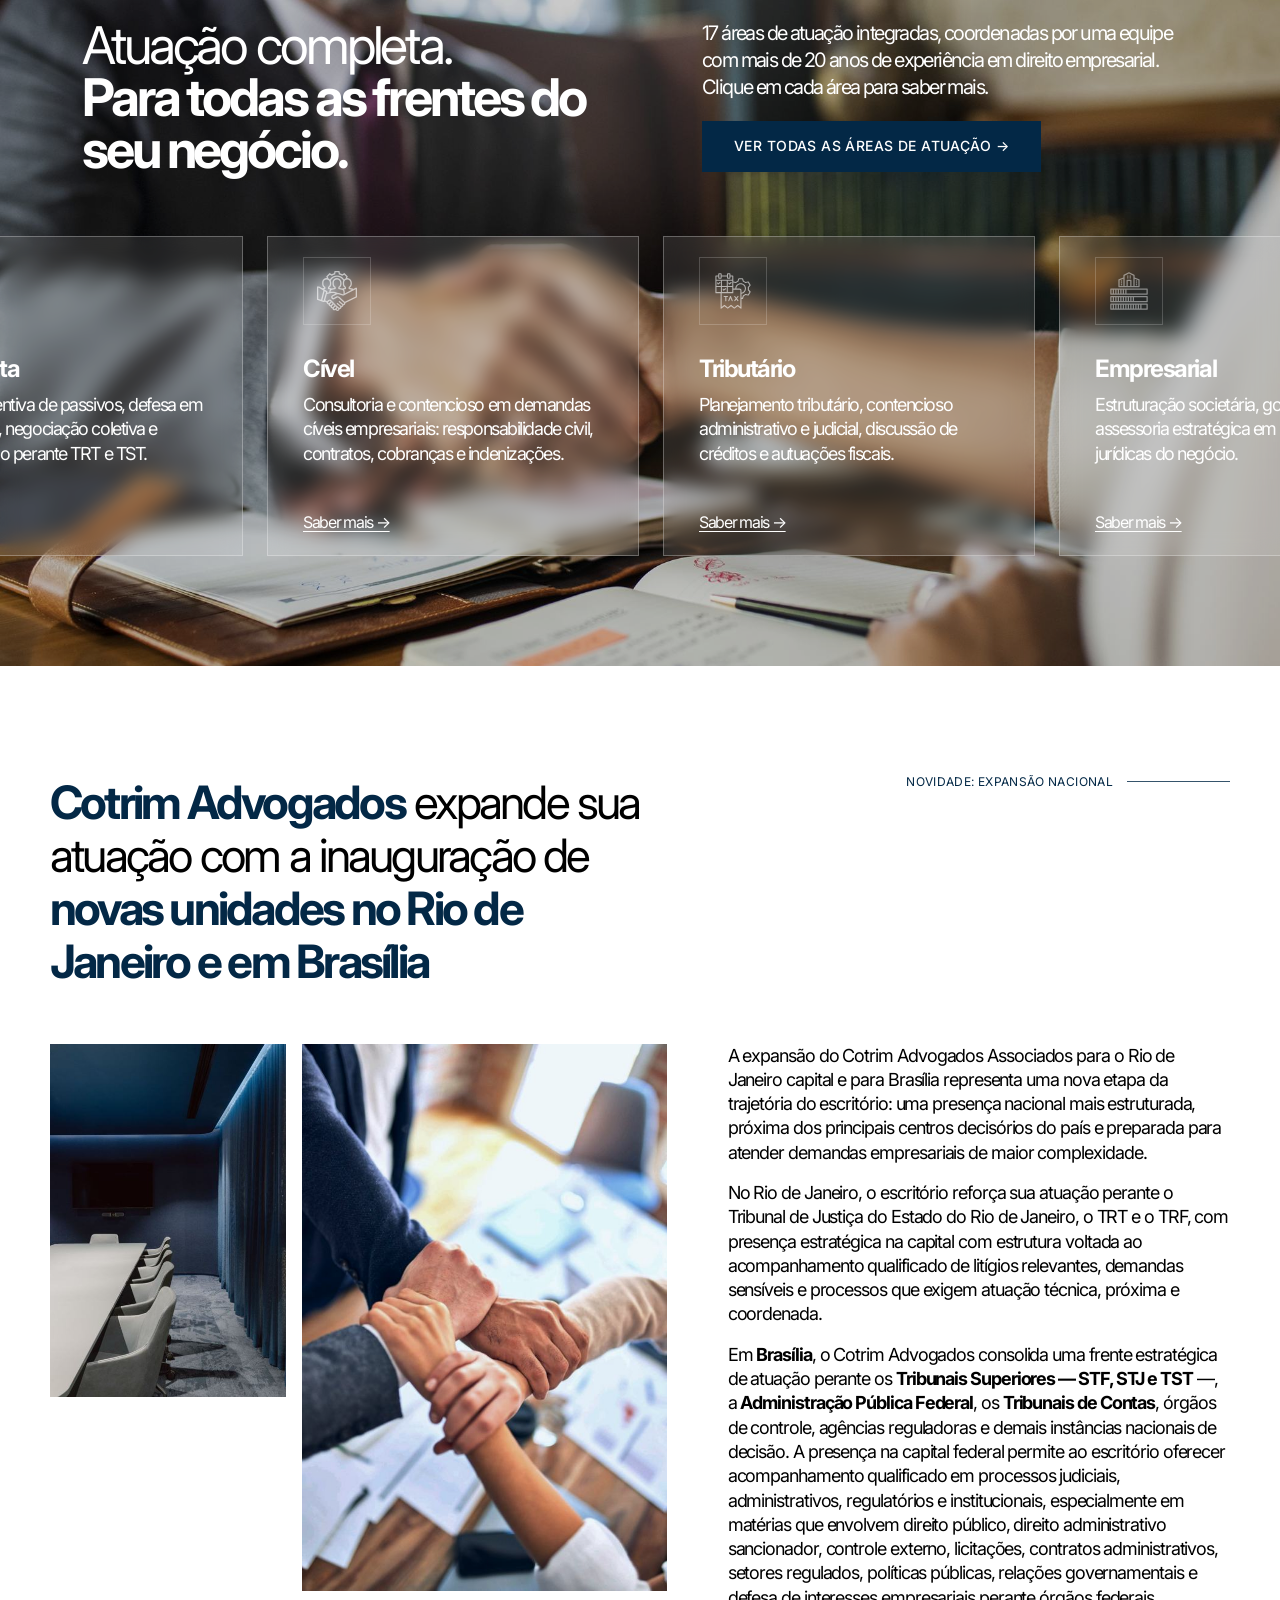
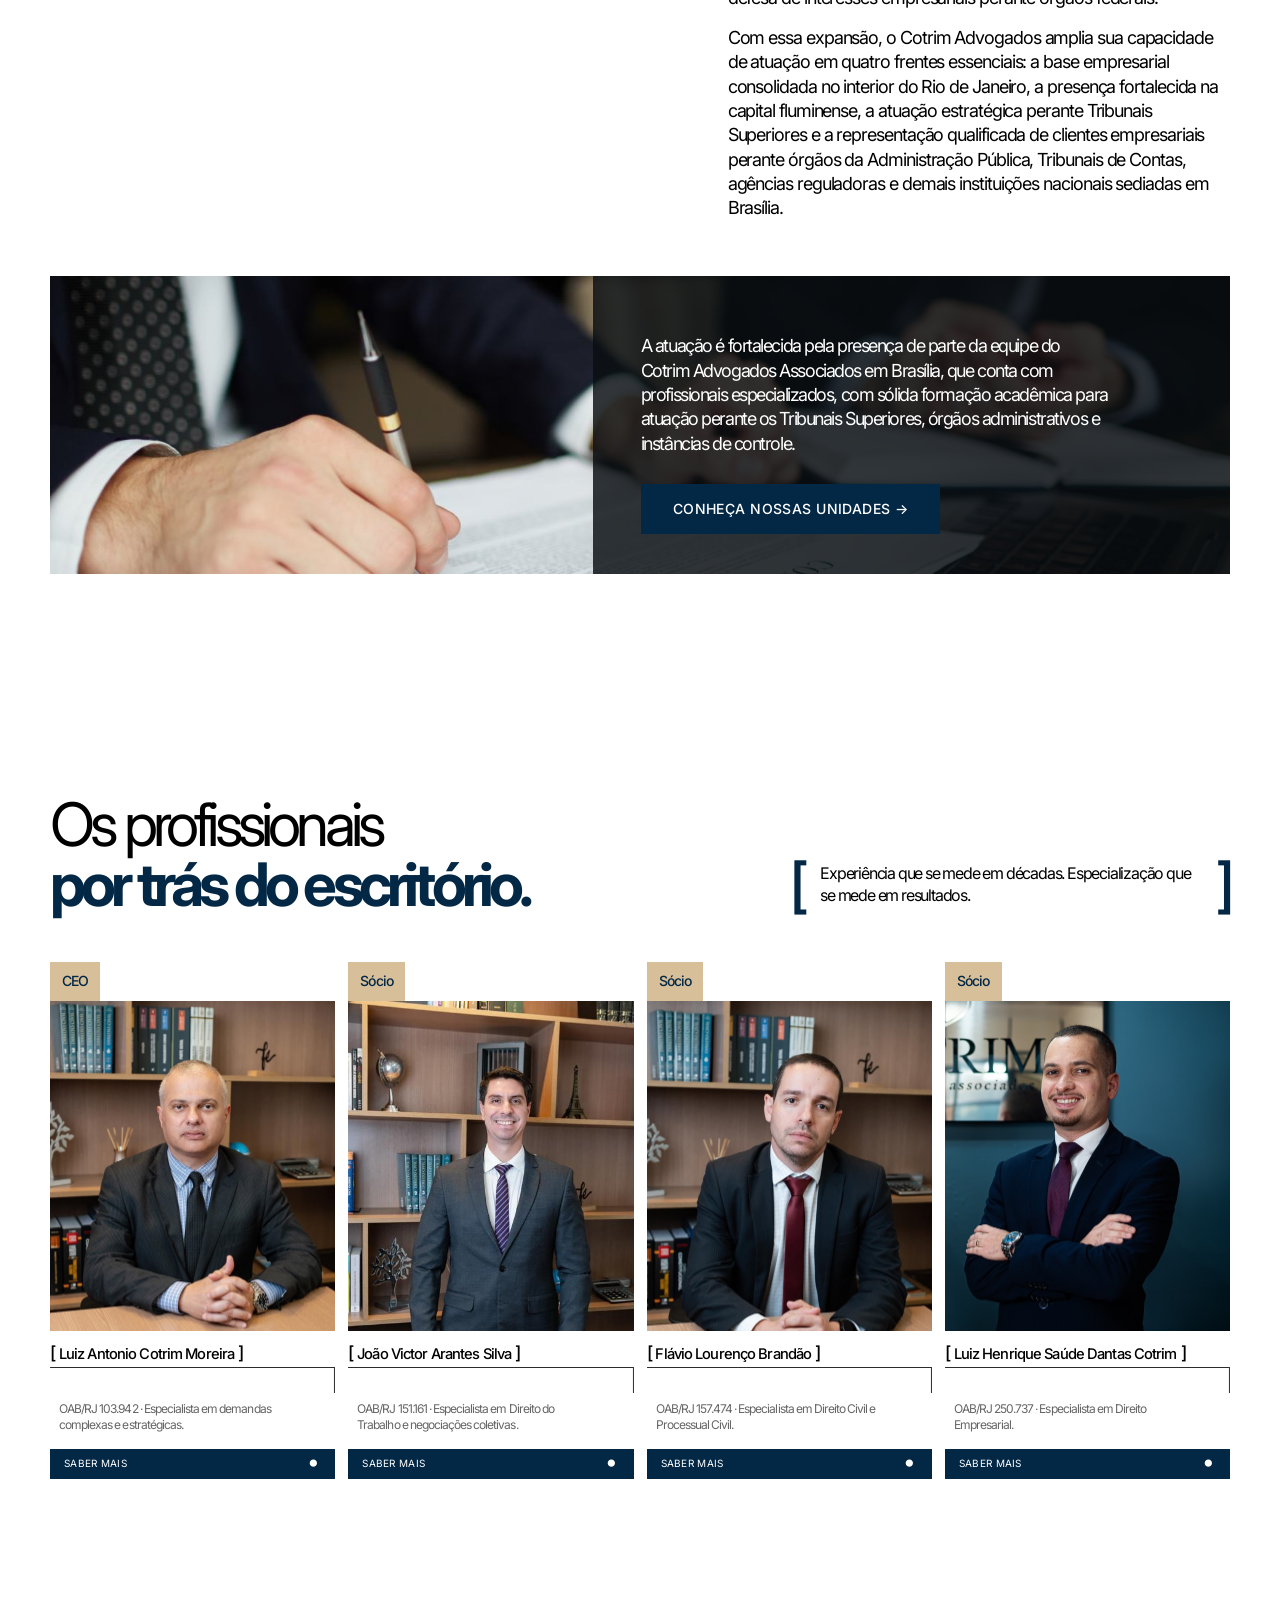
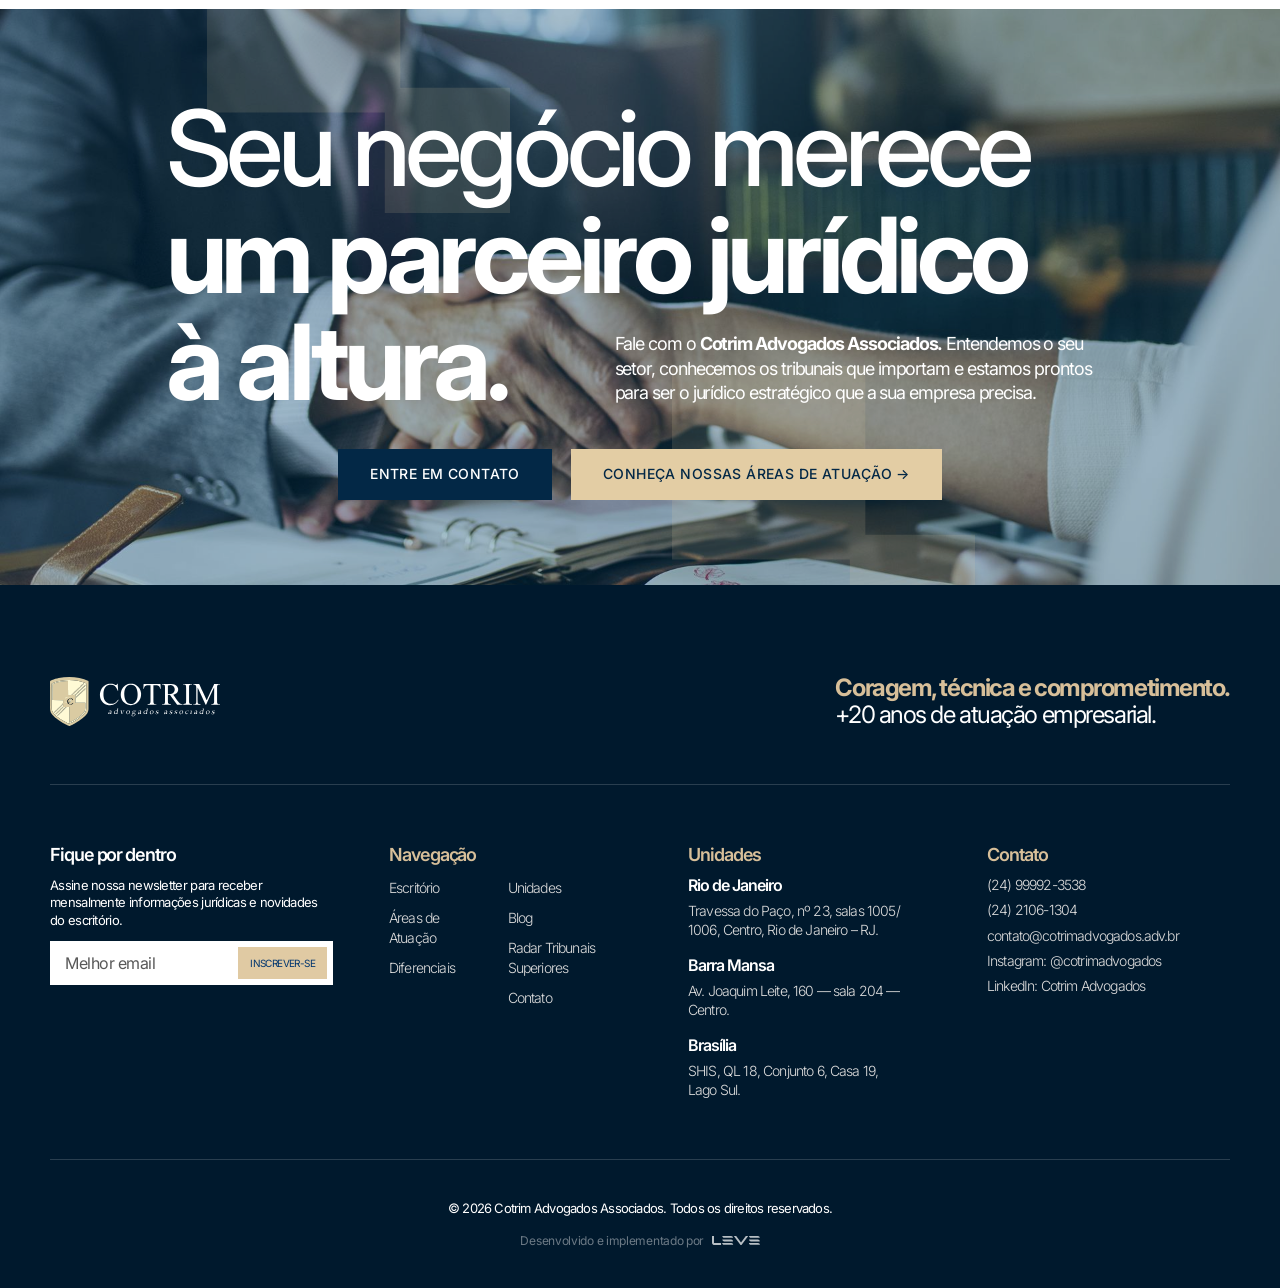
==== commit 28e5e79f: "Preloader toca sempre + scroll mais "swive" - Preloader: remove a trava de localStorage — a animação" ====
--- a/index.html
+++ b/index.html
@@ -10,7 +10,7 @@
   <link href="https://fonts.googleapis.com/css2?family=Inter:wght@200;300;400;500;600;700&display=swap" rel="stylesheet">
   <link rel="stylesheet" href="css/global.css">
   <link rel="stylesheet" href="css/home.css">
-  <script>try{var _p=location.protocol==='file:'||/preload/i.test(location.search+location.hash);if(_p||!localStorage.getItem('ctmPre')){document.documentElement.classList.add('ctm-pre-on');}}catch(e){}</script>
+  <script>document.documentElement.classList.add('ctm-pre-on');</script>
   <!-- SEO / compartilhamento (Open Graph + Twitter) -->
   <link rel="canonical" href="https://cotrimadvogados.adv.br/">
   <meta property="og:type" content="website">
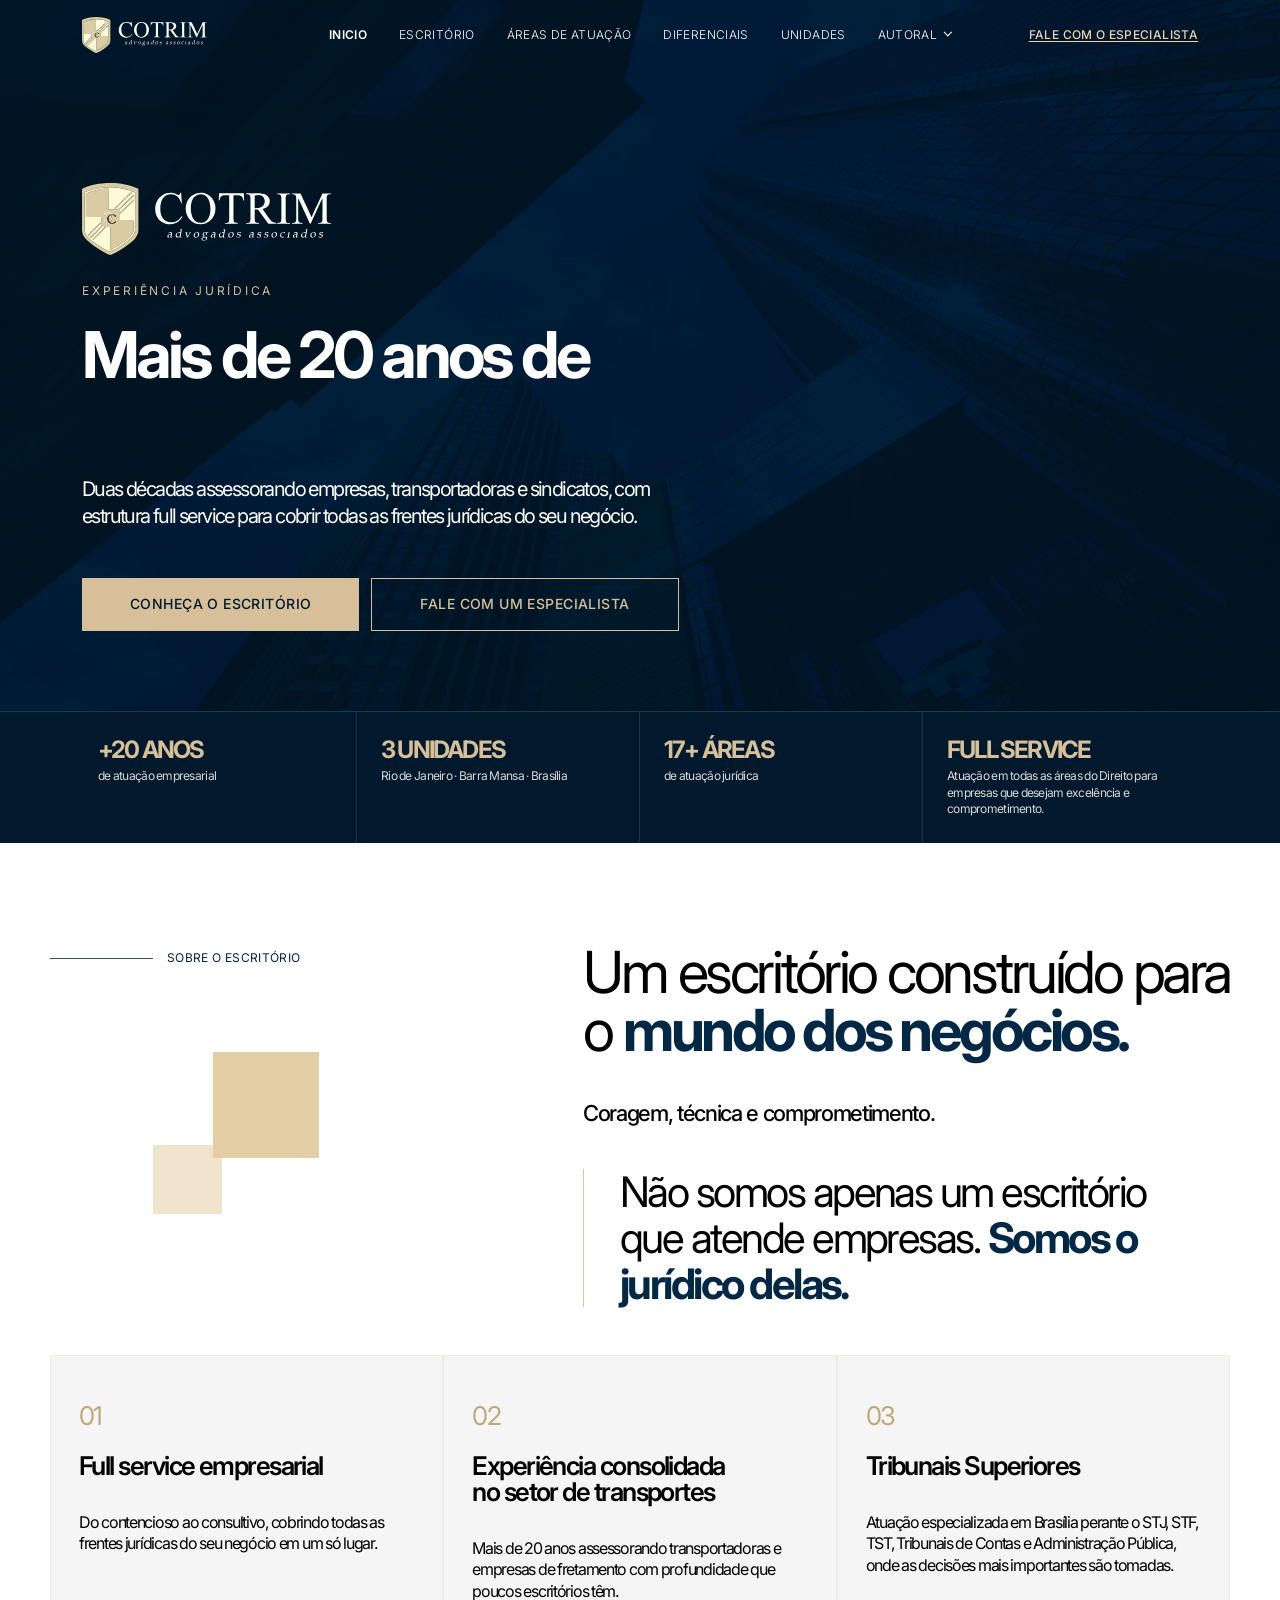
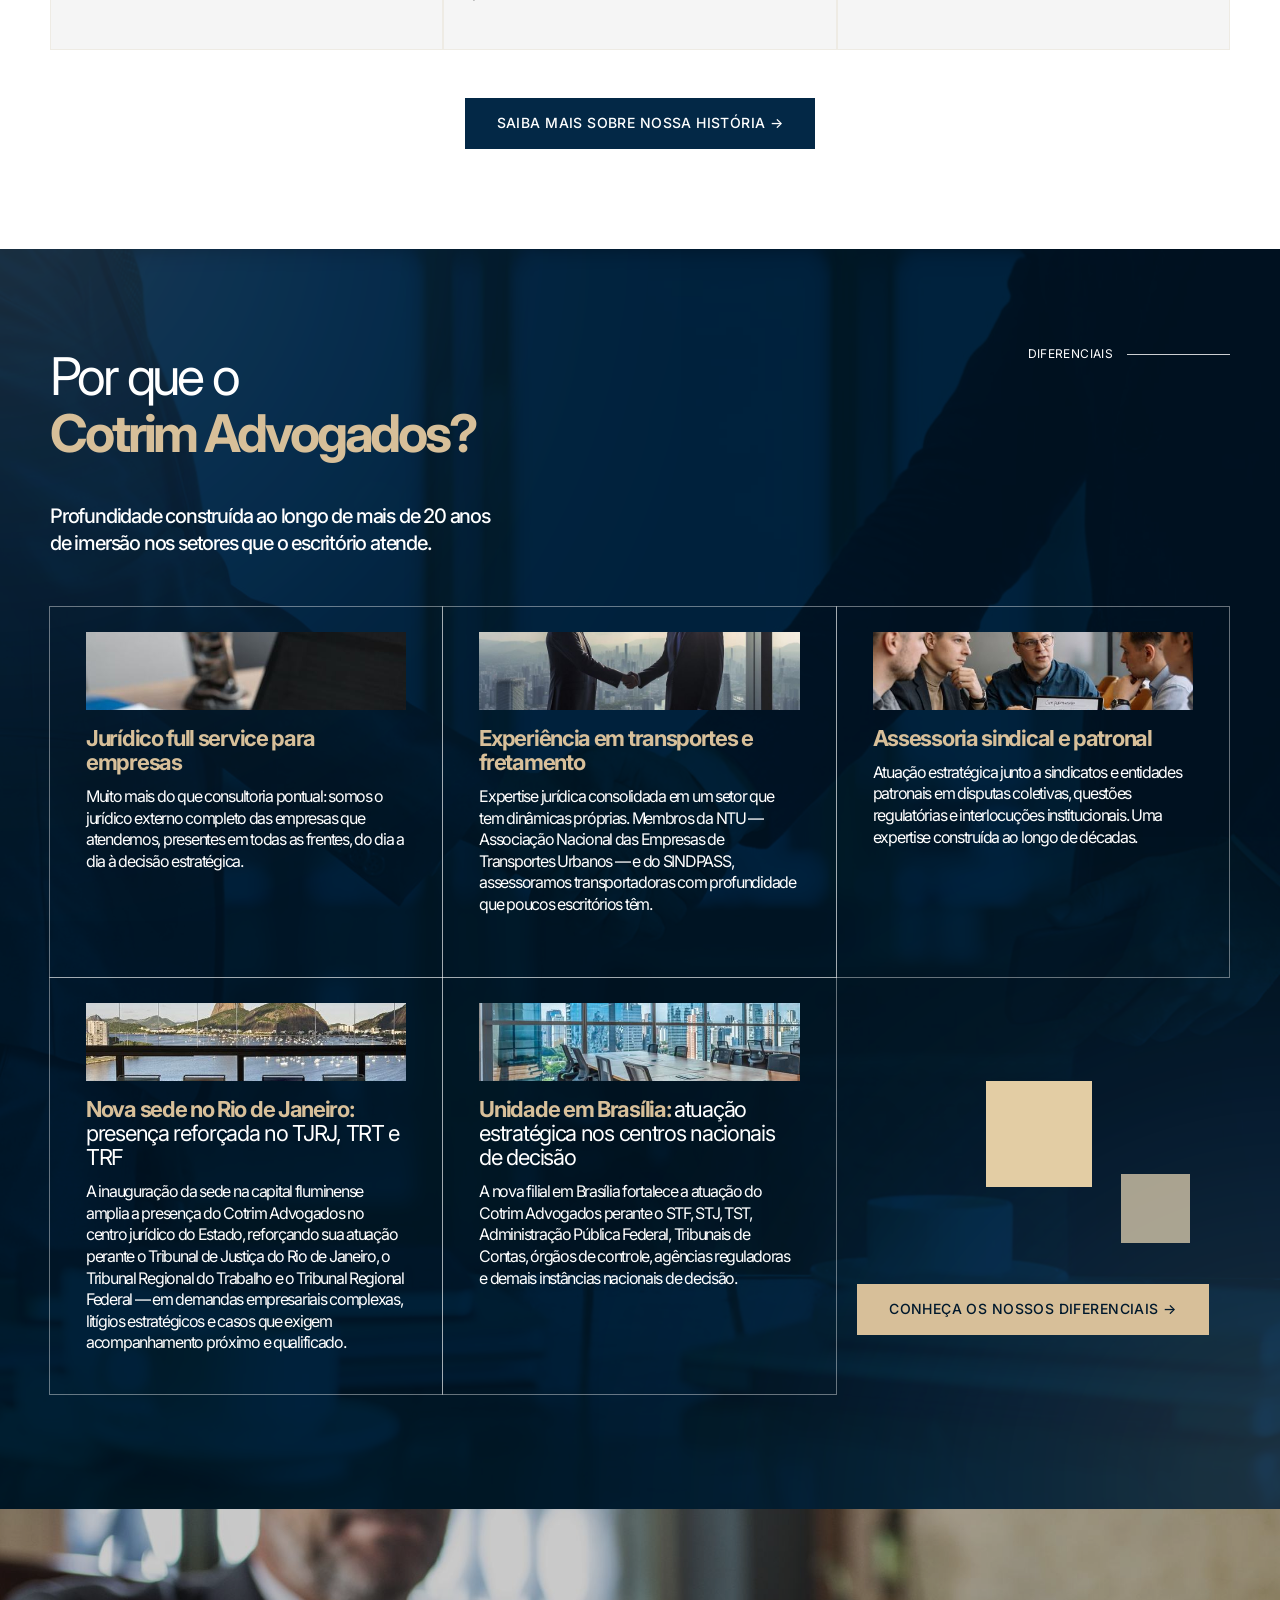
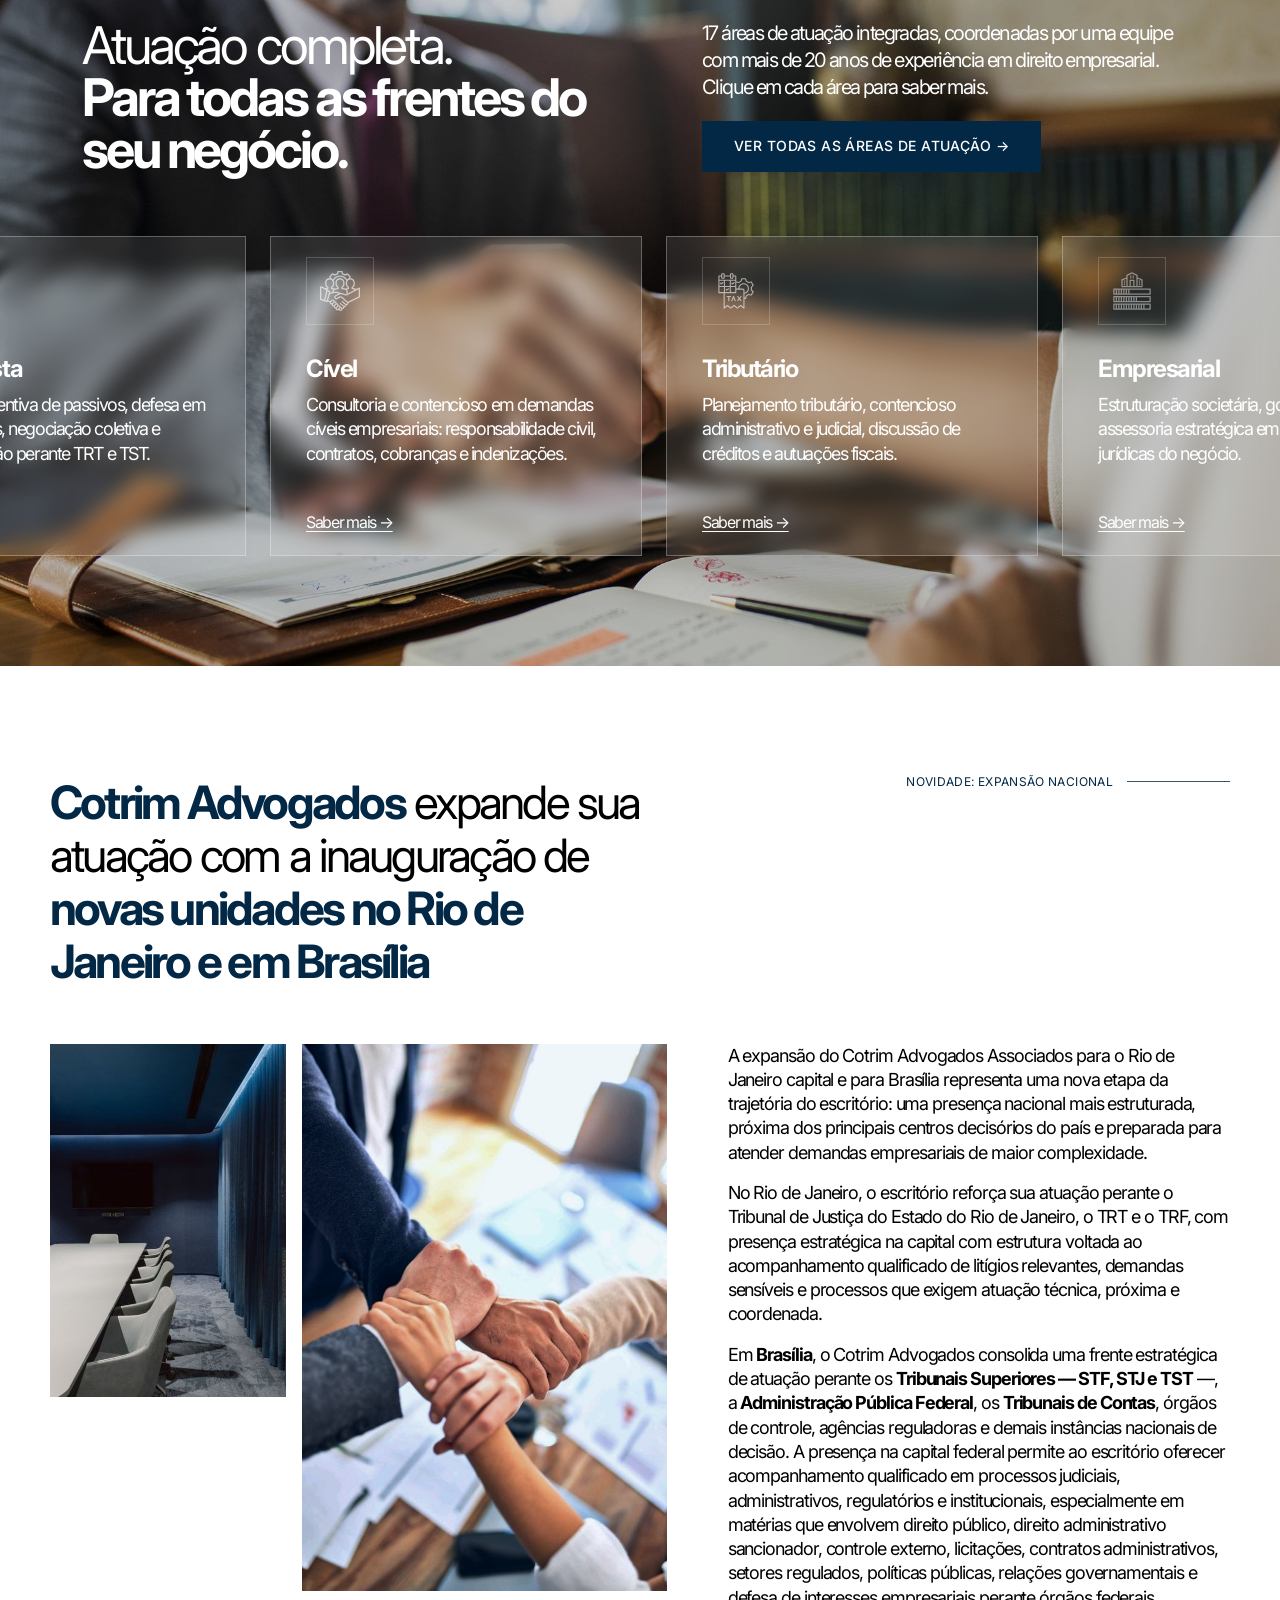
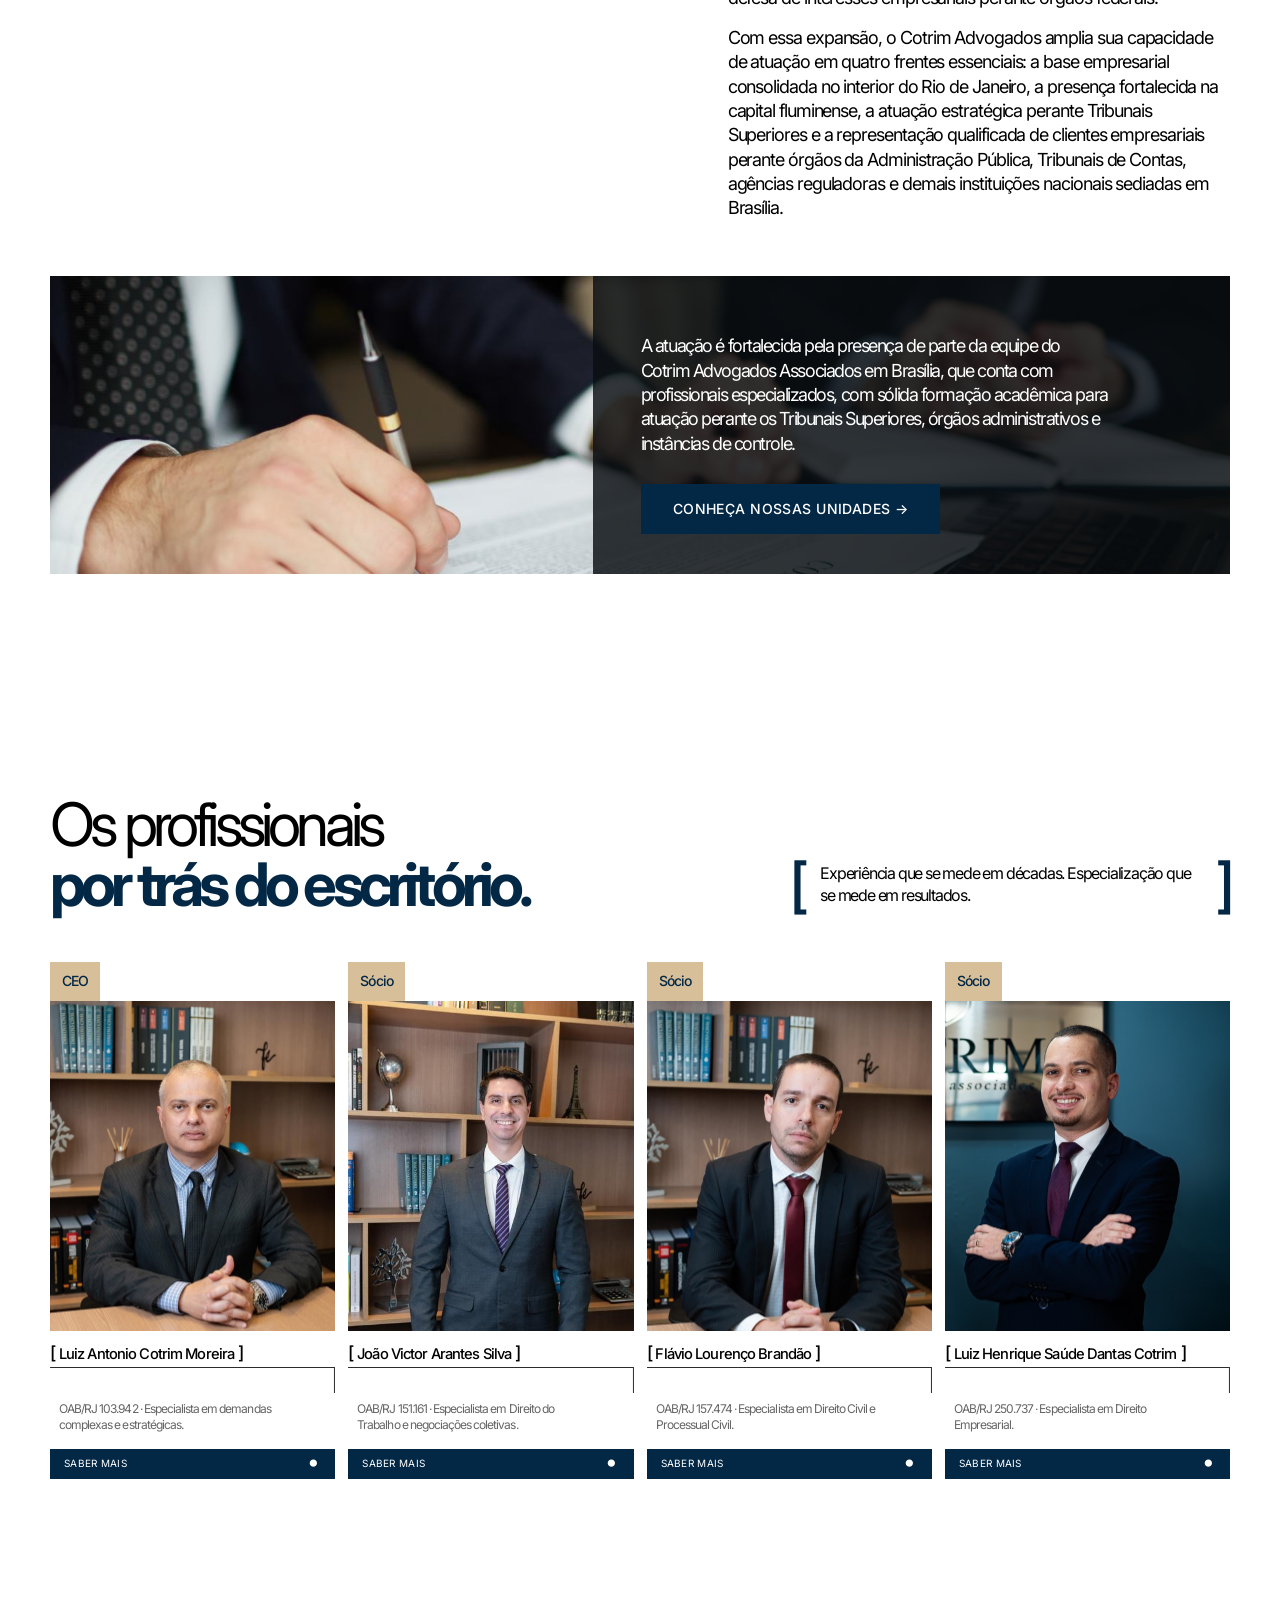
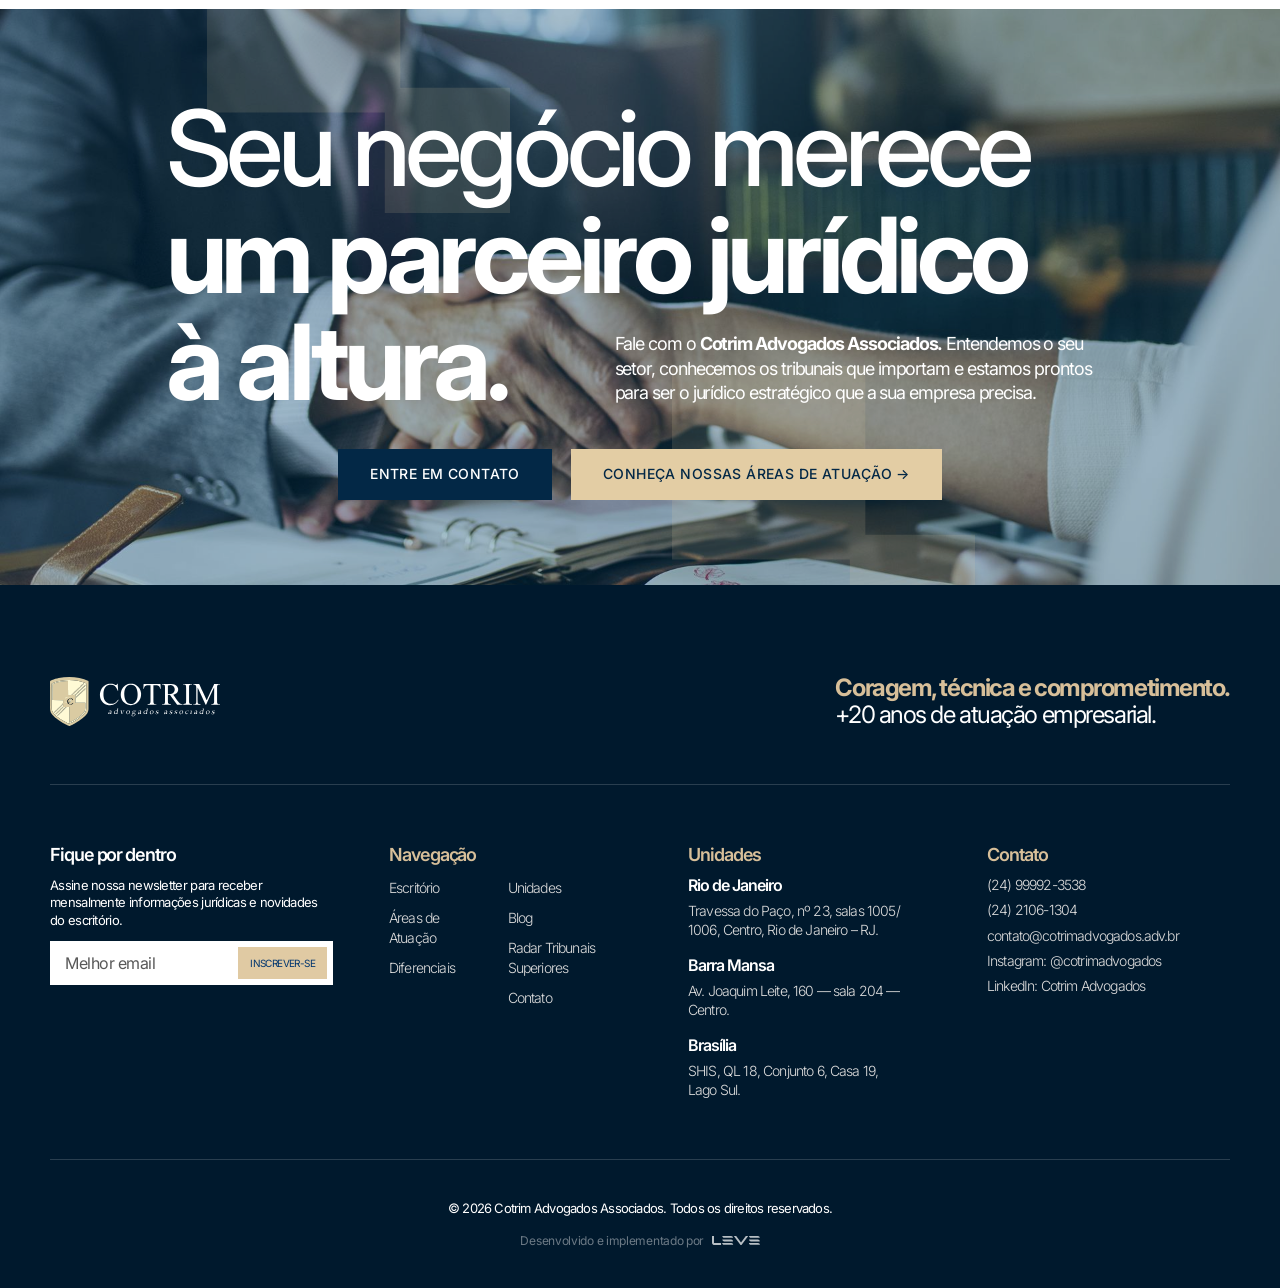
==== commit bfa0ff87: "Rodapé: LinkedIn com link real + rodapé padrão no Radar (com disclaimer) - LinkedIn do rodapé (todas" ====
--- a/index.html
+++ b/index.html
@@ -440,7 +440,7 @@
             <a href="tel:+552421061304">(24) 2106-1304</a>
             <a href="mailto:contato@cotrimadvogados.adv.br">contato@cotrimadvogados.adv.br</a>
             <a href="https://instagram.com/cotrimadvogados" target="_blank" rel="noopener">Instagram: @cotrimadvogados</a>
-            <a href="#">LinkedIn: Cotrim Advogados</a>
+            <a href="https://www.linkedin.com/company/cotrim-advogados/" target="_blank" rel="noopener">LinkedIn: Cotrim Advogados</a>
           </div>
         </div>
       </div>
--- a/css/global.css
+++ b/css/global.css
@@ -747,6 +747,16 @@
   max-width: 409px;
 }
 .ctm-footer-frase strong { font-weight: 700; color: #d7bf99; }
+/* rodapé do Radar: o disclaimer entra no lugar da frase-título — menor e discreto
+   (seletor composto pra vencer as regras responsivas de .ctm-footer-frase) */
+.ctm-footer-frase.ctm-footer-aviso {
+  font-size: 13px;
+  font-weight: 400;
+  line-height: 1.5;
+  letter-spacing: -0.2px;
+  color: #9fb0c0;
+  max-width: 760px;
+}
 
 .ctm-footer-colunas {
   display: flex;
